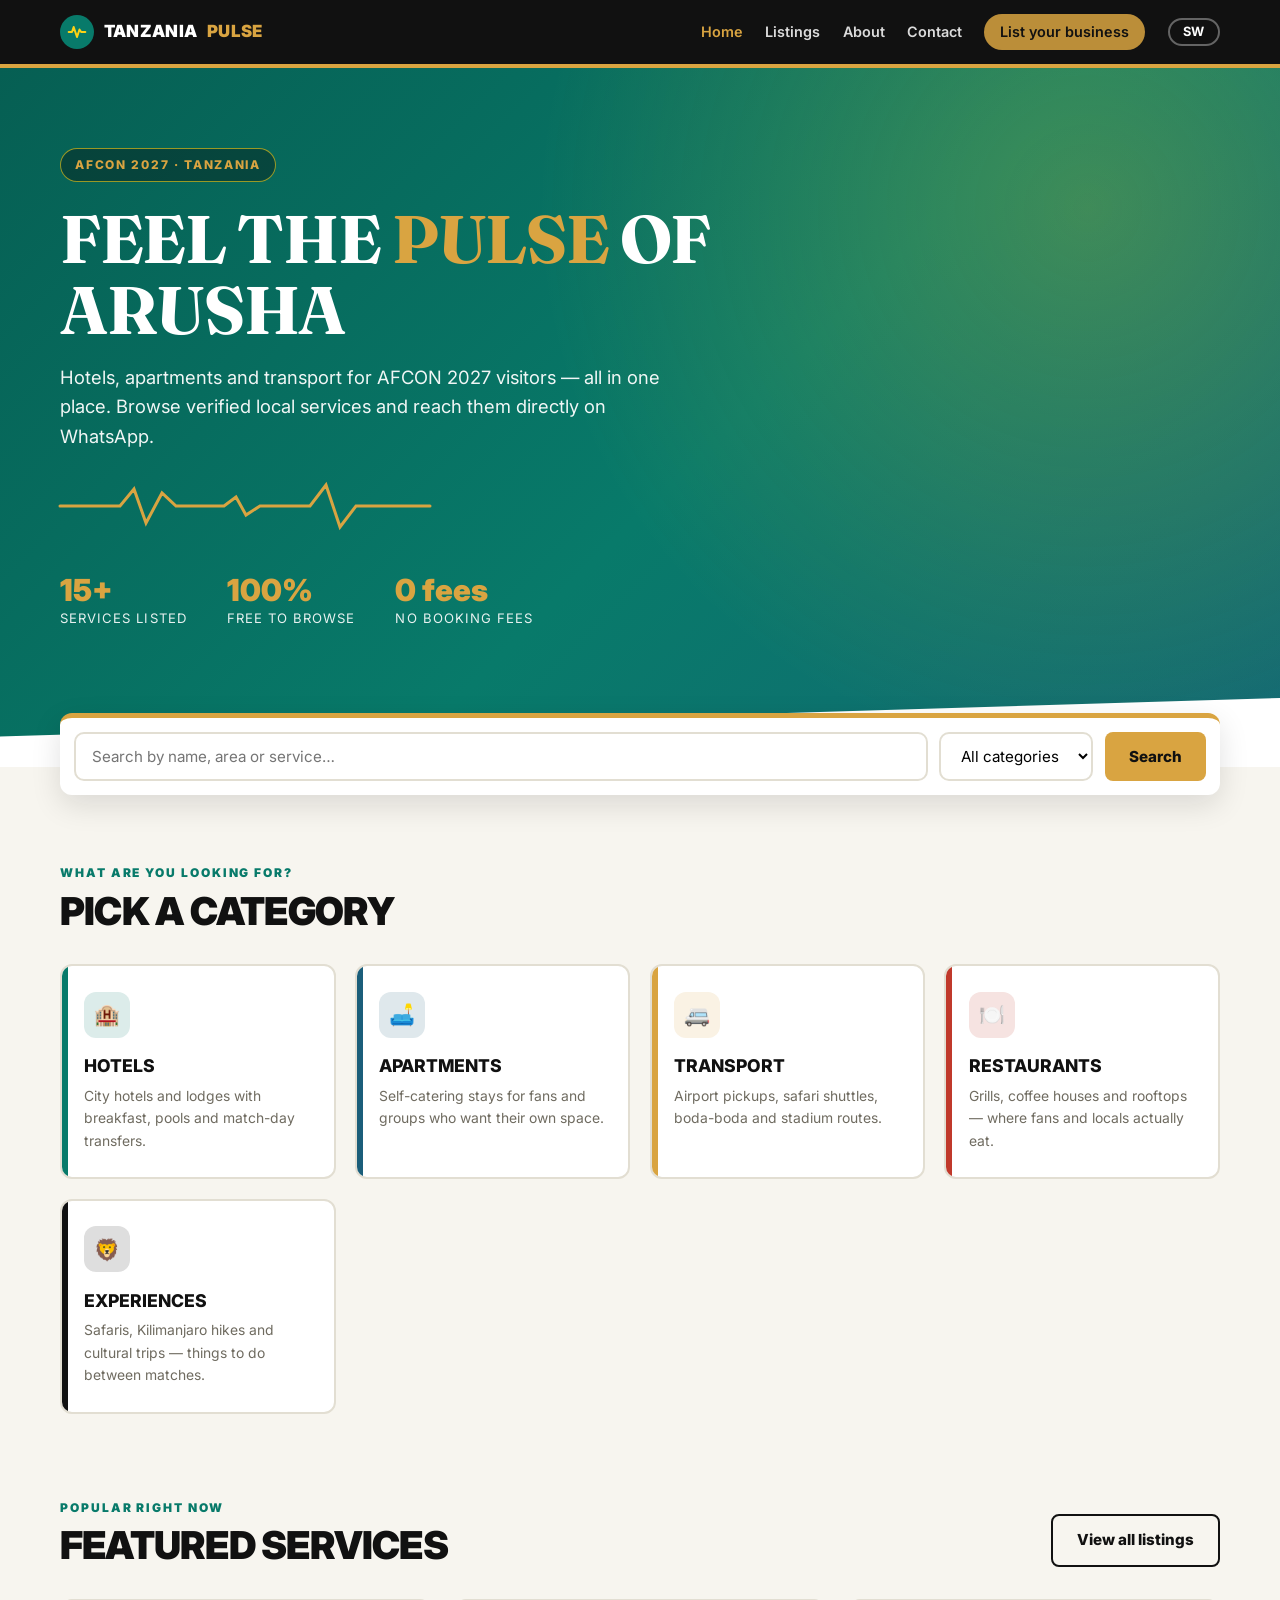
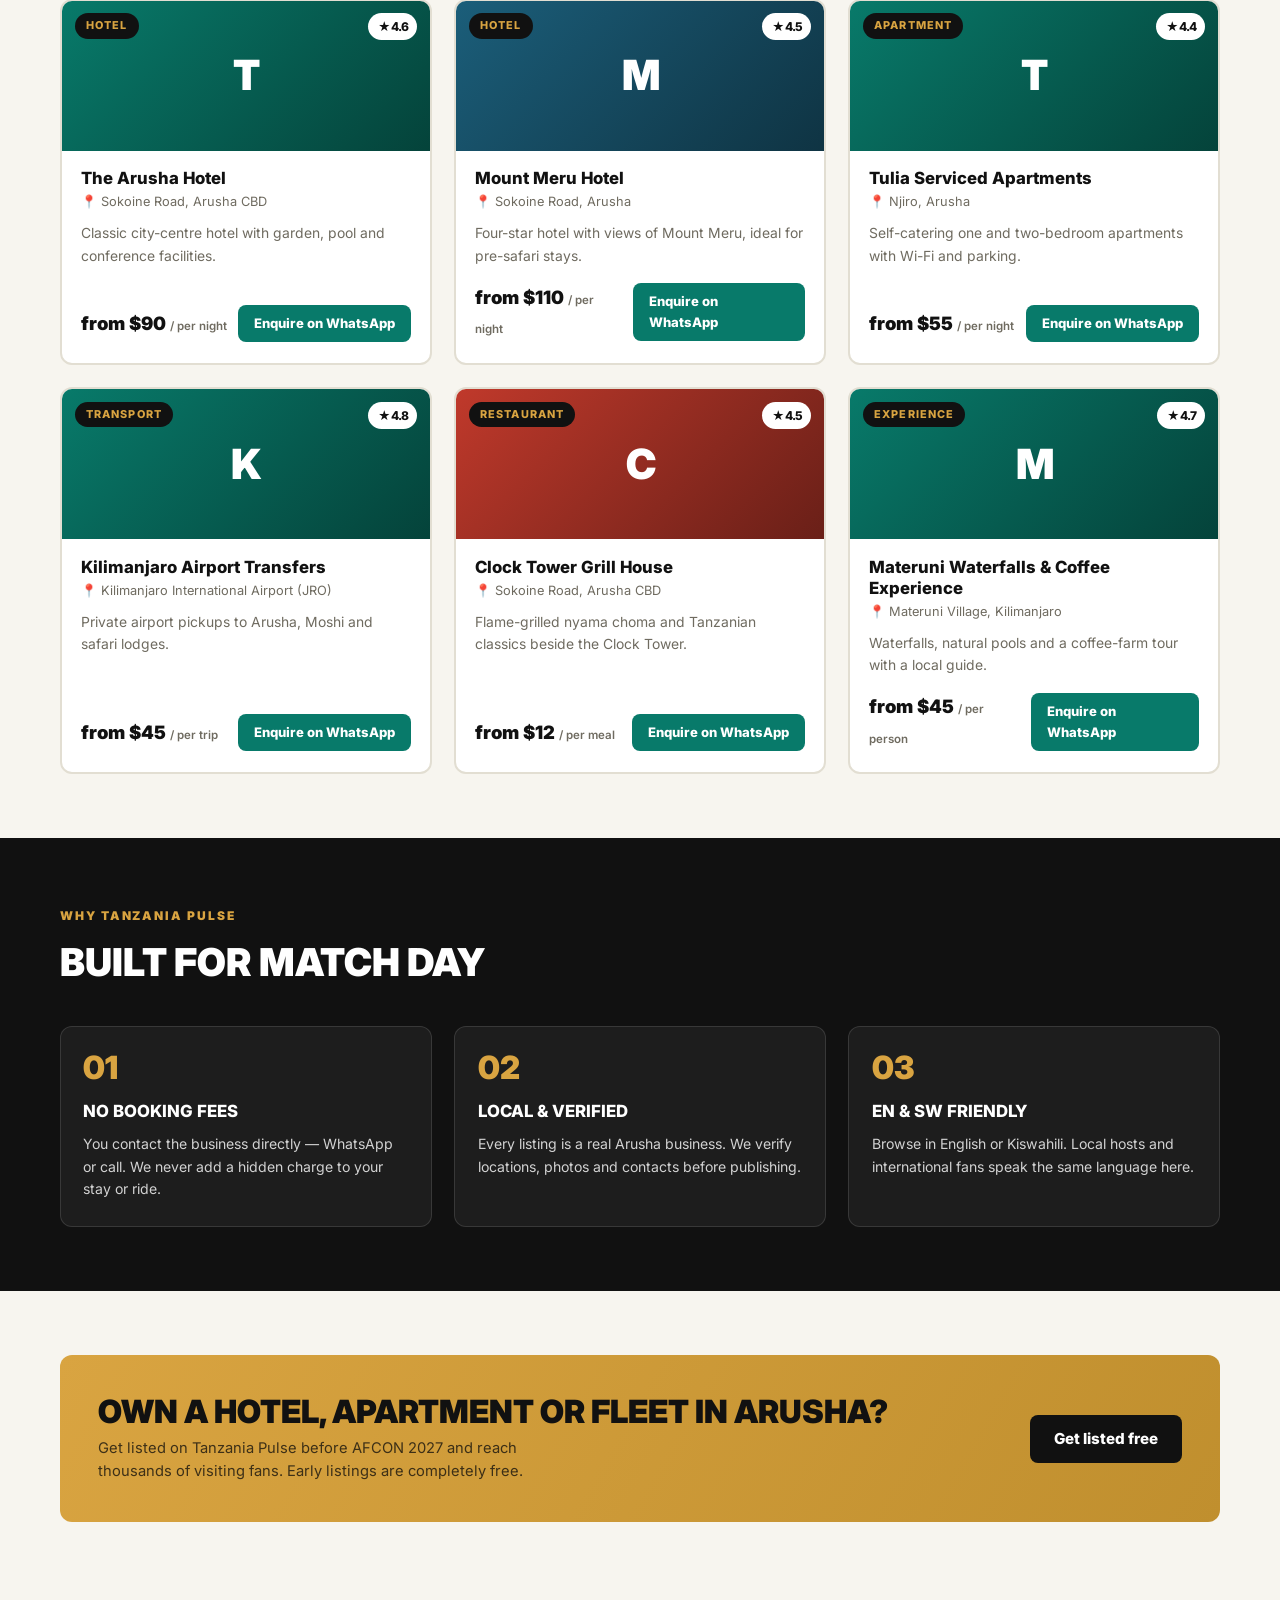
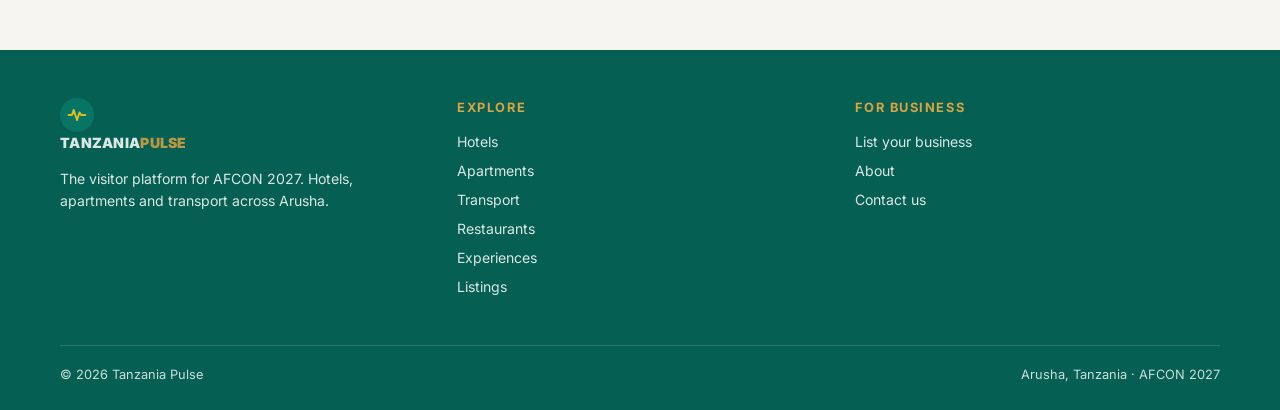
==== index.html @ 04e28b32 "Initial commit: Tanzania Pulse — AFCON 2027 visitor directory" ====
<!DOCTYPE html>
<html lang="en">
<head>
  <meta charset="UTF-8" />
  <meta name="viewport" content="width=device-width, initial-scale=1.0" />
  <title>Tanzania Pulse — Book Hotels, Apartments & Transport for AFCON 2027</title>
  <meta name="description" content="Tanzania Pulse connects AFCON 2027 visitors with verified hotels, apartments and transport services in Arusha. Enquire and book directly on WhatsApp." />
  <link rel="preconnect" href="https://fonts.googleapis.com" />
  <link rel="preconnect" href="https://fonts.gstatic.com" crossorigin />
  <link href="https://fonts.googleapis.com/css2?family=Fraunces:opsz,wght@9..144,600;9..144,700&family=Inter:wght@400;500;600;700;800;900&display=swap" rel="stylesheet" />
  <link rel="stylesheet" href="css/styles.css" />
</head>
<body>
  <header class="site-header">
    <div class="container header-inner">
      <a href="index.html" class="logo">
        <span class="logo-mark">
          <svg viewBox="0 0 24 24" aria-hidden="true"><path d="M2 12h4l2-6 4 12 3-9 2 3h5" fill="none" stroke="#FCD116" stroke-width="2.4" stroke-linecap="round" stroke-linejoin="round"/></svg>
        </span>
        Tanzania<span class="accent">Pulse</span>
      </a>
      <button class="nav-toggle" id="navToggle" aria-label="Menu" aria-expanded="false"><span></span><span></span><span></span></button>
      <nav class="main-nav" id="mainNav">
        <a href="index.html" class="active" data-i18n="nav_home">Home</a>
        <a href="listings.html" data-i18n="nav_listings">Listings</a>
        <a href="about.html" data-i18n="nav_about">About</a>
        <a href="contact.html" data-i18n="nav_contact">Contact</a>
        <a href="submit.html" class="nav-cta" data-i18n="nav_submit">List your business</a>
        <button class="lang-toggle" id="langToggle" type="button">SW</button>
      </nav>
    </div>
  </header>

  <main>
    <section class="hero">
      <div class="container">
        <span class="hero-badge">AFCON 2027 · Tanzania</span>
        <h1 data-i18n="hero_title">Feel the <span class="pop">pulse</span> of Arusha</h1>
        <p class="lead" data-i18n="hero_lead">Hotels, apartments and transport for AFCON 2027 visitors — all in one place. Browse verified local services and reach them directly on WhatsApp.</p>

        <svg class="pulse-line" viewBox="0 0 420 46" aria-hidden="true">
          <path d="M0 23h60l14-17 12 34 16-30 14 13h48l12-9 10 18 14-9h50l16-21 14 42 16-21h74" />
        </svg>

        <div class="hero-stats">
          <div class="stat"><strong id="statCount">9+</strong><span data-i18n="stat_services">Services listed</span></div>
          <div class="stat"><strong>100%</strong><span data-i18n="stat_free">Free to browse</span></div>
          <div class="stat"><strong>0 fees</strong><span data-i18n="stat_fees">No booking fees</span></div>
        </div>
      </div>
    </section>

    <div class="container search-wrap">
      <form class="search-bar" id="homeSearch">
        <input type="text" name="q" id="homeSearchInput" data-i18n-placeholder="search_ph" placeholder="Search by name, area or service…" autocomplete="off" />
        <select name="cat" id="homeSearchCat" aria-label="Category">
          <option value="all" data-i18n="cat_all">All categories</option>
          <option value="hotel" data-i18n="cat_hotel">Hotels</option>
          <option value="apartment" data-i18n="cat_apartment">Apartments</option>
          <option value="transport" data-i18n="cat_transport">Transport</option>
          <option value="restaurant" data-i18n="cat_restaurant">Restaurants</option>
          <option value="experience" data-i18n="cat_experience">Experiences</option>
        </select>
        <button class="btn btn-yellow" type="submit" data-i18n="search_btn">Search</button>
      </form>
    </div>

    <section id="categories">
      <div class="container">
        <div class="section-head">
          <div>
            <span class="eyebrow" data-i18n="cat_eyebrow">What are you looking for?</span>
            <h2 data-i18n="cat_title">Pick a category</h2>
          </div>
        </div>
        <div class="categories">
          <a class="cat-card" href="hotels.html" style="--cat-color:#087A6A">
            <span class="icon">🏨</span>
            <h3 data-i18n="cat_hotel">Hotels</h3>
            <p data-i18n="cat_hotel_desc">City hotels and lodges with breakfast, pools and match-day transfers.</p>
          </a>
          <a class="cat-card" href="apartments.html" style="--cat-color:#1B5E7A">
            <span class="icon">🛋️</span>
            <h3 data-i18n="cat_apartment">Apartments</h3>
            <p data-i18n="cat_apartment_desc">Self-catering stays for fans and groups who want their own space.</p>
          </a>
          <a class="cat-card" href="transport.html" style="--cat-color:#D9A441">
            <span class="icon">🚐</span>
            <h3 data-i18n="cat_transport">Transport</h3>
            <p data-i18n="cat_transport_desc">Airport pickups, safari shuttles, boda-boda and stadium routes.</p>
          </a>
          <a class="cat-card" href="eat.html" style="--cat-color:#C0392B">
            <span class="icon">🍽️</span>
            <h3 data-i18n="cat_restaurant">Restaurants</h3>
            <p data-i18n="cat_restaurant_desc">Grills, coffee houses and rooftops — where fans and locals actually eat.</p>
          </a>
          <a class="cat-card" href="experiences.html" style="--cat-color:#111111">
            <span class="icon">🦁</span>
            <h3 data-i18n="cat_experience">Experiences</h3>
            <p data-i18n="cat_experience_desc">Safaris, Kilimanjaro hikes and cultural trips — things to do between matches.</p>
          </a>
        </div>
      </div>
    </section>

    <section id="featured" style="padding-top:1rem">
      <div class="container">
        <div class="section-head">
          <div>
            <span class="eyebrow" data-i18n="feat_eyebrow">Popular right now</span>
            <h2 data-i18n="feat_title">Featured services</h2>
          </div>
          <a class="btn btn-outline" href="listings.html" data-i18n="feat_viewall">View all listings</a>
        </div>
        <div class="listings-grid" id="featuredGrid"></div>
      </div>
    </section>

    <section class="why" id="why">
      <div class="container">
        <span class="eyebrow" data-i18n="why_eyebrow">Why Tanzania Pulse</span>
        <h2 style="font-size:clamp(1.7rem,4vw,2.4rem);font-weight:900;text-transform:uppercase;margin-top:0.3rem" data-i18n="why_title">Built for match day</h2>
        <div class="why-grid">
          <div class="why-card">
            <span class="num">01</span>
            <h3 data-i18n="why_1_t">No booking fees</h3>
            <p data-i18n="why_1_d">You contact the business directly — WhatsApp or call. We never add a hidden charge to your stay or ride.</p>
          </div>
          <div class="why-card">
            <span class="num">02</span>
            <h3 data-i18n="why_2_t">Local & verified</h3>
            <p data-i18n="why_2_d">Every listing is a real Arusha business. We verify locations, photos and contacts before publishing.</p>
          </div>
          <div class="why-card">
            <span class="num">03</span>
            <h3 data-i18n="why_3_t">EN & SW friendly</h3>
            <p data-i18n="why_3_d">Browse in English or Kiswahili. Local hosts and international fans speak the same language here.</p>
          </div>
        </div>
      </div>
    </section>

    <section id="owners">
      <div class="container">
        <div class="owner-cta">
          <div>
            <h2 data-i18n="owner_title">Own a hotel, apartment or fleet in Arusha?</h2>
            <p data-i18n="owner_desc">Get listed on Tanzania Pulse before AFCON 2027 and reach thousands of visiting fans. Early listings are completely free.</p>
          </div>
          <a class="btn btn-dark" href="submit.html" data-i18n="owner_btn">Get listed free</a>
        </div>
      </div>
    </section>
  </main>

  <footer class="site-footer">
    <div class="container">
      <div class="footer-grid">
        <div>
          <a href="index.html" class="logo" style="margin-bottom:0.8rem">
            <span class="logo-mark">
              <svg viewBox="0 0 24 24" aria-hidden="true"><path d="M2 12h4l2-6 4 12 3-9 2 3h5" fill="none" stroke="#FCD116" stroke-width="2.4" stroke-linecap="round" stroke-linejoin="round"/></svg>
            </span>
            Tanzania<span class="accent">Pulse</span>
          </a>
          <p data-i18n="footer_tag">The visitor platform for AFCON 2027. Hotels, apartments and transport across Arusha.</p>
        </div>
        <div>
          <h4 data-i18n="footer_explore">Explore</h4>
          <a href="hotels.html" data-i18n="cat_hotel">Hotels</a>
          <a href="apartments.html" data-i18n="cat_apartment">Apartments</a>
          <a href="transport.html" data-i18n="cat_transport">Transport</a>
          <a href="eat.html" data-i18n="cat_restaurant">Restaurants</a>
          <a href="experiences.html" data-i18n="cat_experience">Experiences</a>
          <a href="listings.html" data-i18n="nav_listings">Listings</a>
        </div>
        <div>
          <h4 data-i18n="footer_business">For business</h4>
          <a href="submit.html" data-i18n="nav_submit">List your business</a>
          <a href="about.html" data-i18n="nav_about">About</a>
          <a href="contact.html" data-i18n="footer_contact">Contact us</a>
        </div>
      </div>
      <div class="footer-bottom">
        <span>© 2026 Tanzania Pulse</span>
        <span>Arusha, Tanzania · AFCON 2027</span>
      </div>
    </div>
  </footer>

  <script src="js/listings.js"></script>
  <script src="js/i18n.js"></script>
  <script src="js/main.js"></script>
  <script>
    document.addEventListener("DOMContentLoaded", () => {
      const featured = LISTINGS.filter((l) => l.featured).slice(0, 6);
      renderCards(document.getElementById("featuredGrid"), featured);

      const stat = document.getElementById("statCount");
      if (stat) stat.textContent = LISTINGS.length + "+";

      document.getElementById("homeSearch").addEventListener("submit", (e) => {
        e.preventDefault();
        const q = encodeURIComponent(document.getElementById("homeSearchInput").value.trim());
        const cat = document.getElementById("homeSearchCat").value;
        location.href = `listings.html?q=${q}&cat=${cat}`;
      });
    });
    document.addEventListener("rerender", () => {
      renderCards(document.getElementById("featuredGrid"), LISTINGS.filter((l) => l.featured).slice(0, 6));
    });
  </script>
</body>
</html>
---- css/styles.css ----
:root {
  --green: #087a6a;
  --green-dark: #065f53;
  --yellow: #d9a441;
  --yellow-dark: #c08f2e;
  --black: #111111;
  --ink: #111111;
  --blue: #1b5e7a;
  --red: #c0392b;
  --success: #2e7d4f;
  --white: #ffffff;
  --grey: #efece3;
  --grey-line: #e2ded2;
  --muted: #6f6b60;
  --radius: 12px;
  --shadow: 0 10px 30px rgba(17, 17, 17, 0.12);
  --font: "Inter", "Segoe UI", system-ui, -apple-system, sans-serif;
  --font-serif: "Fraunces", Georgia, "Times New Roman", serif;
}

* {
  margin: 0;
  padding: 0;
  box-sizing: border-box;
}

html {
  scroll-behavior: smooth;
}

body {
  font-family: var(--font);
  background: #f7f5ef;
  color: var(--ink);
  line-height: 1.6;
  -webkit-font-smoothing: antialiased;
}

img {
  max-width: 100%;
  display: block;
}

a {
  color: inherit;
  text-decoration: none;
}

button,
input,
select {
  font-family: inherit;
}

.container {
  width: min(1160px, 92%);
  margin: 0 auto;
}

/* ---------- Header ---------- */
.site-header {
  position: sticky;
  top: 0;
  z-index: 50;
  background: var(--black);
  color: var(--white);
  border-bottom: 4px solid var(--yellow);
}

.header-inner {
  display: flex;
  align-items: center;
  justify-content: space-between;
  gap: 1rem;
  padding: 0.85rem 0;
}

.logo {
  display: flex;
  align-items: center;
  gap: 0.6rem;
  font-weight: 900;
  letter-spacing: 0.02em;
  text-transform: uppercase;
  font-size: 1.05rem;
}

.logo-mark {
  width: 34px;
  height: 34px;
  border-radius: 50%;
  background: var(--green);
  display: grid;
  place-items: center;
  flex-shrink: 0;
}

.logo-mark svg {
  width: 20px;
  height: 20px;
}

.logo .accent {
  color: var(--yellow);
}

.main-nav {
  display: flex;
  align-items: center;
  gap: 1.4rem;
}

.main-nav a {
  font-size: 0.9rem;
  font-weight: 600;
  opacity: 0.85;
  transition: opacity 0.2s, color 0.2s;
}

.main-nav a:hover {
  opacity: 1;
  color: var(--yellow);
}

.lang-toggle {
  background: transparent;
  border: 2px solid rgba(255, 255, 255, 0.35);
  color: var(--white);
  border-radius: 999px;
  padding: 0.3rem 0.85rem;
  font-weight: 700;
  font-size: 0.8rem;
  cursor: pointer;
  transition: all 0.2s;
}

.lang-toggle:hover {
  border-color: var(--yellow);
  color: var(--yellow);
}

/* ---------- Hero ---------- */
.hero {
  background:
    radial-gradient(circle at 85% 20%, rgba(252, 209, 22, 0.22), transparent 45%),
    linear-gradient(135deg, var(--green-dark) 0%, var(--green) 55%, var(--blue) 130%);
  color: var(--white);
  position: relative;
  overflow: hidden;
  padding: 5rem 0 8.5rem;
}

.hero::after {
  content: "";
  position: absolute;
  inset: auto 0 -1px 0;
  height: 70px;
  background: var(--white);
  clip-path: polygon(0 55%, 100% 0, 100% 100%, 0 100%);
}

.hero-badge {
  display: inline-flex;
  align-items: center;
  gap: 0.5rem;
  background: rgba(11, 11, 11, 0.35);
  border: 1px solid rgba(252, 209, 22, 0.6);
  color: var(--yellow);
  font-size: 0.75rem;
  font-weight: 800;
  letter-spacing: 0.14em;
  text-transform: uppercase;
  padding: 0.4rem 0.9rem;
  border-radius: 999px;
  margin-bottom: 1.4rem;
}

.hero h1 {
  font-family: var(--font-serif);
  font-size: clamp(2.4rem, 6vw, 4.2rem);
  line-height: 1.05;
  font-weight: 700;
  text-transform: uppercase;
  letter-spacing: -0.02em;
  max-width: 15ch;
}

.hero h1 .pop {
  color: var(--yellow);
}

.hero p.lead {
  margin-top: 1.1rem;
  font-size: clamp(1rem, 2vw, 1.15rem);
  max-width: 52ch;
  opacity: 0.94;
}

.pulse-line {
  margin-top: 2rem;
  width: min(420px, 70%);
  height: 46px;
  overflow: visible;
}

.pulse-line path {
  fill: none;
  stroke: var(--yellow);
  stroke-width: 3;
  stroke-linecap: round;
  stroke-dasharray: 900;
  stroke-dashoffset: 900;
  animation: draw 2.4s ease forwards;
}

@keyframes draw {
  to {
    stroke-dashoffset: 0;
  }
}

.hero-stats {
  display: flex;
  gap: 2.5rem;
  margin-top: 2.4rem;
  flex-wrap: wrap;
}

.stat strong {
  display: block;
  font-size: 1.9rem;
  font-weight: 900;
  color: var(--yellow);
  line-height: 1;
}

.stat span {
  font-size: 0.82rem;
  text-transform: uppercase;
  letter-spacing: 0.08em;
  opacity: 0.9;
}

/* ---------- Search bar ---------- */
.search-wrap {
  margin-top: -3.4rem;
  position: relative;
  z-index: 10;
}

.search-bar {
  background: var(--white);
  border-radius: var(--radius);
  box-shadow: var(--shadow);
  padding: 0.9rem;
  display: grid;
  grid-template-columns: 1fr auto auto;
  gap: 0.7rem;
  border-top: 5px solid var(--yellow);
}

.search-bar input,
.search-bar select {
  border: 2px solid var(--grey-line);
  border-radius: 10px;
  padding: 0.75rem 1rem;
  font-size: 0.95rem;
  outline: none;
  background: var(--white);
  transition: border-color 0.2s;
}

.search-bar input:focus,
.search-bar select:focus {
  border-color: var(--green);
}

.btn {
  display: inline-flex;
  align-items: center;
  justify-content: center;
  gap: 0.5rem;
  border: none;
  cursor: pointer;
  font-weight: 800;
  border-radius: 8px;
  padding: 0.75rem 1.5rem;
  font-size: 0.95rem;
  transition: transform 0.15s, background 0.2s, box-shadow 0.2s;
}

.btn:active {
  transform: scale(0.98);
}

.btn-yellow {
  background: var(--yellow);
  color: var(--black);
}

.btn-yellow:hover {
  background: var(--yellow-dark);
}

.btn-green {
  background: var(--green);
  color: var(--white);
}

.btn-green:hover {
  background: var(--green-dark);
}

.btn-dark {
  background: var(--black);
  color: var(--white);
}

.btn-dark:hover {
  background: #262626;
}

.btn-outline {
  background: transparent;
  border: 2px solid var(--black);
  color: var(--black);
}

.btn-outline:hover {
  background: var(--black);
  color: var(--white);
}

/* ---------- Sections ---------- */
section {
  padding: 4rem 0;
}

.section-head {
  display: flex;
  align-items: flex-end;
  justify-content: space-between;
  gap: 1rem;
  margin-bottom: 2rem;
  flex-wrap: wrap;
}

.eyebrow {
  font-size: 0.75rem;
  font-weight: 900;
  letter-spacing: 0.16em;
  text-transform: uppercase;
  color: var(--green);
}

.section-head h2 {
  font-size: clamp(1.7rem, 4vw, 2.4rem);
  font-weight: 900;
  text-transform: uppercase;
  letter-spacing: -0.02em;
  line-height: 1.1;
  margin-top: 0.3rem;
}

/* ---------- Category cards ---------- */
.categories {
  display: grid;
  grid-template-columns: repeat(auto-fit, minmax(240px, 1fr));
  gap: 1.2rem;
}

.cat-card {
  border: 2px solid var(--grey-line);
  border-radius: var(--radius);
  padding: 1.6rem 1.4rem;
  cursor: pointer;
  background: var(--white);
  transition: all 0.2s;
  text-align: left;
  position: relative;
  overflow: hidden;
}

.cat-card::before {
  content: "";
  position: absolute;
  left: 0;
  top: 0;
  bottom: 0;
  width: 6px;
  background: var(--cat-color, var(--green));
}

.cat-card:hover,
.cat-card.active {
  border-color: var(--cat-color, var(--green));
  box-shadow: var(--shadow);
  transform: translateY(-3px);
}

.cat-card .icon {
  width: 46px;
  height: 46px;
  border-radius: 12px;
  display: grid;
  place-items: center;
  background: color-mix(in srgb, var(--cat-color, var(--green)) 14%, white);
  font-size: 1.3rem;
  margin-bottom: 0.9rem;
}

.cat-card h3 {
  font-size: 1.1rem;
  font-weight: 800;
  text-transform: uppercase;
}

.cat-card p {
  font-size: 0.87rem;
  color: var(--muted);
  margin-top: 0.3rem;
}

/* ---------- Filters ---------- */
.filter-chips {
  display: flex;
  gap: 0.6rem;
  flex-wrap: wrap;
}

.chip {
  border: 2px solid var(--grey-line);
  background: var(--white);
  border-radius: 999px;
  padding: 0.45rem 1.1rem;
  font-size: 0.85rem;
  font-weight: 700;
  cursor: pointer;
  transition: all 0.2s;
}

.chip:hover {
  border-color: var(--green);
}

.chip.active {
  background: var(--black);
  border-color: var(--black);
  color: var(--yellow);
}

/* ---------- Listing grid ---------- */
.listings-grid {
  display: grid;
  grid-template-columns: repeat(auto-fill, minmax(280px, 1fr));
  gap: 1.4rem;
  margin-top: 1.8rem;
}

.card {
  background: var(--white);
  border: 2px solid var(--grey-line);
  border-radius: var(--radius);
  overflow: hidden;
  display: flex;
  flex-direction: column;
  transition: all 0.2s;
}

.card:hover {
  transform: translateY(-4px);
  box-shadow: var(--shadow);
  border-color: var(--green);
}

.card-media {
  height: 150px;
  position: relative;
  display: grid;
  place-items: center;
  background: linear-gradient(135deg, var(--card-color), color-mix(in srgb, var(--card-color) 55%, black));
  color: var(--white);
  font-size: 2.6rem;
  font-weight: 900;
  letter-spacing: -0.03em;
}

.card-media .cat-tag {
  position: absolute;
  top: 0.8rem;
  left: 0.8rem;
  background: var(--black);
  color: var(--yellow);
  font-size: 0.68rem;
  font-weight: 800;
  text-transform: uppercase;
  letter-spacing: 0.1em;
  padding: 0.25rem 0.7rem;
  border-radius: 999px;
}

.card-media .rating {
  position: absolute;
  top: 0.8rem;
  right: 0.8rem;
  background: var(--white);
  color: var(--black);
  font-size: 0.75rem;
  font-weight: 800;
  padding: 0.25rem 0.6rem;
  border-radius: 999px;
}

.card-body {
  padding: 1.1rem 1.2rem 1.3rem;
  display: flex;
  flex-direction: column;
  flex: 1;
}

.card-body h3 {
  font-size: 1.05rem;
  font-weight: 800;
  line-height: 1.25;
}

.card-loc {
  font-size: 0.8rem;
  color: var(--muted);
  margin-top: 0.2rem;
}

.card-sum {
  font-size: 0.87rem;
  color: var(--muted);
  margin-top: 0.6rem;
  flex: 1;
}

.card-foot {
  display: flex;
  align-items: center;
  justify-content: space-between;
  margin-top: 1rem;
  gap: 0.6rem;
}

.price {
  font-weight: 900;
  font-size: 1.15rem;
}

.price small {
  font-weight: 600;
  font-size: 0.72rem;
  color: var(--muted);
}

.empty-state {
  grid-column: 1 / -1;
  text-align: center;
  padding: 3rem 1rem;
  border: 2px dashed var(--grey-line);
  border-radius: var(--radius);
  color: var(--muted);
}

/* ---------- Why us ---------- */
.why {
  background: var(--black);
  color: var(--white);
}

.why .eyebrow {
  color: var(--yellow);
}

.why-grid {
  display: grid;
  grid-template-columns: repeat(auto-fit, minmax(240px, 1fr));
  gap: 1.4rem;
  margin-top: 2rem;
}

.why-card {
  background: rgba(255, 255, 255, 0.05);
  border: 1px solid rgba(255, 255, 255, 0.12);
  border-radius: var(--radius);
  padding: 1.6rem 1.4rem;
}

.why-card .num {
  font-size: 2rem;
  font-weight: 900;
  color: var(--yellow);
  line-height: 1;
}

.why-card h3 {
  margin-top: 0.7rem;
  font-size: 1.05rem;
  text-transform: uppercase;
  font-weight: 800;
}

.why-card p {
  margin-top: 0.5rem;
  font-size: 0.88rem;
  opacity: 0.8;
}

/* ---------- Owner CTA ---------- */
.owner-cta {
  background: linear-gradient(120deg, var(--yellow) 0%, var(--yellow-dark) 100%);
  border-radius: var(--radius);
  padding: 2.4rem;
  display: flex;
  align-items: center;
  justify-content: space-between;
  gap: 1.5rem;
  flex-wrap: wrap;
}

.owner-cta h2 {
  font-size: clamp(1.4rem, 3vw, 2rem);
  font-weight: 900;
  text-transform: uppercase;
  color: var(--black);
  line-height: 1.15;
}

.owner-cta p {
  color: rgba(11, 11, 11, 0.75);
  font-size: 0.92rem;
  margin-top: 0.4rem;
  max-width: 55ch;
}

/* ---------- Footer ---------- */
.site-footer {
  background: var(--green-dark);
  color: var(--white);
  padding: 3rem 0 1.5rem;
  margin-top: 4rem;
}

.footer-grid {
  display: grid;
  grid-template-columns: repeat(auto-fit, minmax(220px, 1fr));
  gap: 2rem;
}

.footer-grid h4 {
  font-size: 0.8rem;
  text-transform: uppercase;
  letter-spacing: 0.12em;
  color: var(--yellow);
  margin-bottom: 0.8rem;
}

.footer-grid p,
.footer-grid a {
  font-size: 0.88rem;
  opacity: 0.85;
  display: block;
  margin-bottom: 0.4rem;
}

.footer-grid a:hover {
  opacity: 1;
  color: var(--yellow);
}

.footer-bottom {
  margin-top: 2.5rem;
  padding-top: 1.2rem;
  border-top: 1px solid rgba(255, 255, 255, 0.2);
  display: flex;
  justify-content: space-between;
  gap: 1rem;
  flex-wrap: wrap;
  font-size: 0.8rem;
  opacity: 0.8;
}

/* ---------- Detail page ---------- */
.detail-hero {
  background: var(--black);
  color: var(--white);
  padding: 3rem 0;
}

.back-link {
  display: inline-flex;
  align-items: center;
  gap: 0.4rem;
  font-size: 0.85rem;
  font-weight: 700;
  color: var(--yellow);
  margin-bottom: 1.4rem;
}

.breadcrumb {
  font-size: 0.78rem;
  text-transform: uppercase;
  letter-spacing: 0.1em;
  color: rgba(255, 255, 255, 0.6);
}

.detail-hero h1 {
  font-size: clamp(1.9rem, 5vw, 3rem);
  font-weight: 900;
  text-transform: uppercase;
  line-height: 1.1;
  margin-top: 0.5rem;
}

.detail-meta {
  display: flex;
  gap: 1.2rem;
  flex-wrap: wrap;
  margin-top: 0.9rem;
  font-size: 0.88rem;
  color: rgba(255, 255, 255, 0.8);
}

.detail-banner {
  height: 220px;
  border-radius: var(--radius);
  margin-top: -3.5rem;
  position: relative;
  display: grid;
  place-items: center;
  color: var(--white);
  font-size: 4.5rem;
  font-weight: 900;
  background: linear-gradient(135deg, var(--card-color), color-mix(in srgb, var(--card-color) 55%, black));
  box-shadow: var(--shadow);
}

.detail-layout {
  display: grid;
  grid-template-columns: 1fr 340px;
  gap: 2rem;
  margin-top: 2.4rem;
  align-items: start;
}

.detail-main h2 {
  font-size: 1.25rem;
  text-transform: uppercase;
  font-weight: 900;
  margin-bottom: 0.7rem;
}

.detail-main p {
  color: #3c403b;
  font-size: 0.97rem;
}

.amenity-list {
  display: flex;
  flex-wrap: wrap;
  gap: 0.6rem;
  margin-top: 1rem;
  list-style: none;
}

.amenity-list li {
  border: 2px solid var(--grey-line);
  border-radius: 999px;
  padding: 0.35rem 0.95rem;
  font-size: 0.82rem;
  font-weight: 700;
  background: var(--grey);
}

.book-box {
  background: var(--white);
  border: 2px solid var(--black);
  border-radius: var(--radius);
  padding: 1.5rem;
  position: sticky;
  top: 90px;
}

.book-box .price {
  font-size: 1.7rem;
}

.book-box .btn {
  width: 100%;
  margin-top: 0.7rem;
}

.book-note {
  font-size: 0.78rem;
  color: var(--muted);
  margin-top: 0.9rem;
  text-align: center;
}

.owner-line {
  margin-top: 1.2rem;
  padding-top: 1rem;
  border-top: 1px solid var(--grey-line);
  font-size: 0.83rem;
  color: var(--muted);
}

.not-found {
  text-align: center;
  padding: 6rem 1rem;
}

/* ---------- Inner page hero ---------- */
.page-hero {
  background:
    radial-gradient(circle at 88% 15%, rgba(252, 209, 22, 0.18), transparent 40%),
    var(--black);
  color: var(--white);
  padding: 3.5rem 0;
  border-bottom: 5px solid var(--yellow);
}

.page-hero.green {
  background:
    radial-gradient(circle at 88% 15%, rgba(252, 209, 22, 0.2), transparent 40%),
    linear-gradient(135deg, var(--green-dark), var(--green));
}

.page-hero .eyebrow {
  color: var(--yellow);
}

.page-hero h1 {
  font-family: var(--font-serif);
  font-size: clamp(1.9rem, 5vw, 3rem);
  font-weight: 700;
  text-transform: uppercase;
  line-height: 1.1;
  margin-top: 0.4rem;
}

.page-hero p {
  margin-top: 0.9rem;
  max-width: 62ch;
  opacity: 0.9;
  font-size: 1rem;
}

.result-count {
  font-size: 0.85rem;
  font-weight: 700;
  color: var(--muted);
}

/* ---------- Nav ---------- */
.main-nav a.active {
  color: var(--yellow);
  opacity: 1;
}

.nav-cta {
  background: var(--yellow);
  color: var(--black) !important;
  padding: 0.42rem 1rem;
  border-radius: 999px;
  font-weight: 800;
}

.nav-cta:hover {
  background: var(--yellow-dark);
}

.nav-toggle {
  display: none;
  flex-direction: column;
  gap: 5px;
  background: none;
  border: none;
  cursor: pointer;
  padding: 0.4rem;
}

.nav-toggle span {
  width: 24px;
  height: 3px;
  background: var(--yellow);
  border-radius: 2px;
  transition: transform 0.2s, opacity 0.2s;
}

/* ---------- Steps ---------- */
.steps {
  display: grid;
  grid-template-columns: repeat(auto-fit, minmax(240px, 1fr));
  gap: 1.4rem;
  margin-top: 2rem;
}

.step-card {
  border: 2px solid var(--grey-line);
  border-top: 6px solid var(--green);
  border-radius: var(--radius);
  padding: 1.6rem 1.4rem;
  background: var(--white);
}

.step-card .num {
  font-size: 2rem;
  font-weight: 900;
  color: var(--green);
  line-height: 1;
}

.step-card h3 {
  margin-top: 0.6rem;
  text-transform: uppercase;
  font-weight: 800;
  font-size: 1.05rem;
}

.step-card p {
  margin-top: 0.4rem;
  font-size: 0.88rem;
  color: var(--muted);
}

/* ---------- Prose ---------- */
.prose {
  max-width: 75ch;
}

.prose h2 {
  font-size: clamp(1.4rem, 3vw, 1.9rem);
  font-weight: 900;
  text-transform: uppercase;
  margin-top: 2.4rem;
}

.prose p {
  margin-top: 0.8rem;
  color: #3c403b;
  font-size: 0.98rem;
}

/* ---------- FAQ ---------- */
.faq {
  margin-top: 1.5rem;
  display: grid;
  gap: 0.8rem;
  max-width: 800px;
}

.faq details {
  border: 2px solid var(--grey-line);
  border-radius: 12px;
  padding: 1rem 1.2rem;
  background: var(--white);
  transition: border-color 0.2s;
}

.faq details[open] {
  border-color: var(--green);
}

.faq summary {
  font-weight: 800;
  cursor: pointer;
  list-style: none;
  display: flex;
  justify-content: space-between;
  align-items: center;
  gap: 1rem;
}

.faq summary::-webkit-details-marker {
  display: none;
}

.faq summary::after {
  content: "+";
  font-size: 1.4rem;
  color: var(--green);
  font-weight: 900;
}

.faq details[open] summary::after {
  content: "–";
}

.faq p {
  margin-top: 0.7rem;
  font-size: 0.9rem;
  color: var(--muted);
}

/* ---------- Forms ---------- */
.form-card {
  background: var(--white);
  border: 2px solid var(--grey-line);
  border-top: 6px solid var(--yellow);
  border-radius: var(--radius);
  padding: 2rem;
  box-shadow: var(--shadow);
}

.form-row {
  margin-bottom: 1.1rem;
}

.form-grid {
  display: grid;
  grid-template-columns: 1fr 1fr;
  gap: 1.1rem;
}

.form-card label {
  display: block;
  font-size: 0.82rem;
  font-weight: 800;
  text-transform: uppercase;
  letter-spacing: 0.05em;
  margin-bottom: 0.4rem;
}

.form-card input,
.form-card select,
.form-card textarea {
  width: 100%;
  border: 2px solid var(--grey-line);
  border-radius: 10px;
  padding: 0.7rem 0.95rem;
  font-size: 0.95rem;
  outline: none;
  background: var(--white);
  transition: border-color 0.2s;
}

.form-card input:focus,
.form-card select:focus,
.form-card textarea:focus {
  border-color: var(--green);
}

.form-card textarea {
  min-height: 130px;
  resize: vertical;
}

.check-grid {
  display: grid;
  grid-template-columns: repeat(auto-fill, minmax(160px, 1fr));
  gap: 0.55rem;
}

.check-grid label {
  display: flex;
  align-items: center;
  gap: 0.5rem;
  text-transform: none;
  letter-spacing: 0;
  font-weight: 600;
  font-size: 0.88rem;
  margin: 0;
  border: 2px solid var(--grey-line);
  border-radius: 10px;
  padding: 0.55rem 0.8rem;
  cursor: pointer;
  transition: border-color 0.2s, background 0.2s;
}

.check-grid label:has(input:checked) {
  border-color: var(--green);
  background: color-mix(in srgb, var(--green) 8%, white);
}

.check-grid input {
  width: auto;
  accent-color: var(--green);
}

.form-msg {
  margin-top: 1rem;
  font-size: 0.88rem;
  font-weight: 700;
  display: none;
}

.form-msg.ok,
.form-msg.err {
  display: block;
}

.form-msg.ok {
  color: var(--green-dark);
  background: color-mix(in srgb, var(--green) 10%, white);
  border: 1px solid var(--green);
  border-radius: 10px;
  padding: 0.8rem 1rem;
}

.form-msg.err {
  color: var(--red);
}

/* ---------- Contact cards ---------- */
.contact-grid {
  display: grid;
  grid-template-columns: repeat(auto-fit, minmax(230px, 1fr));
  gap: 1.2rem;
  margin-top: 2rem;
}

.contact-card {
  border: 2px solid var(--grey-line);
  border-radius: var(--radius);
  padding: 1.5rem 1.4rem;
  background: var(--white);
  transition: all 0.2s;
}

.contact-card:hover {
  border-color: var(--green);
  box-shadow: var(--shadow);
  transform: translateY(-3px);
}

.contact-card .icon {
  font-size: 1.6rem;
}

.contact-card h3 {
  margin-top: 0.6rem;
  font-size: 1rem;
  text-transform: uppercase;
  font-weight: 800;
}

.contact-card p {
  font-size: 0.85rem;
  color: var(--muted);
  margin-top: 0.3rem;
}

.contact-card a.value {
  display: inline-block;
  margin-top: 0.6rem;
  font-weight: 800;
  color: var(--green-dark);
  font-size: 0.9rem;
  word-break: break-all;
}

.two-col {
  display: grid;
  grid-template-columns: 1fr 1.2fr;
  gap: 2.5rem;
  align-items: start;
}

/* ---------- Responsive ---------- */
@media (max-width: 860px) {
  .detail-layout,
  .two-col {
    grid-template-columns: 1fr;
  }
  .book-box {
    position: static;
  }
}

@media (max-width: 720px) {
  .nav-toggle {
    display: flex;
  }
  .main-nav {
    display: none;
    position: absolute;
    top: 100%;
    left: 0;
    right: 0;
    background: var(--black);
    border-bottom: 4px solid var(--yellow);
    flex-direction: column;
    align-items: flex-start;
    padding: 1rem 4%;
    gap: 1rem;
  }
  .main-nav.open {
    display: flex;
  }
  .search-bar {
    grid-template-columns: 1fr;
  }
  .form-grid {
    grid-template-columns: 1fr;
  }
  .hero {
    padding: 3.5rem 0 7rem;
  }
  .owner-cta {
    padding: 1.8rem;
  }
}
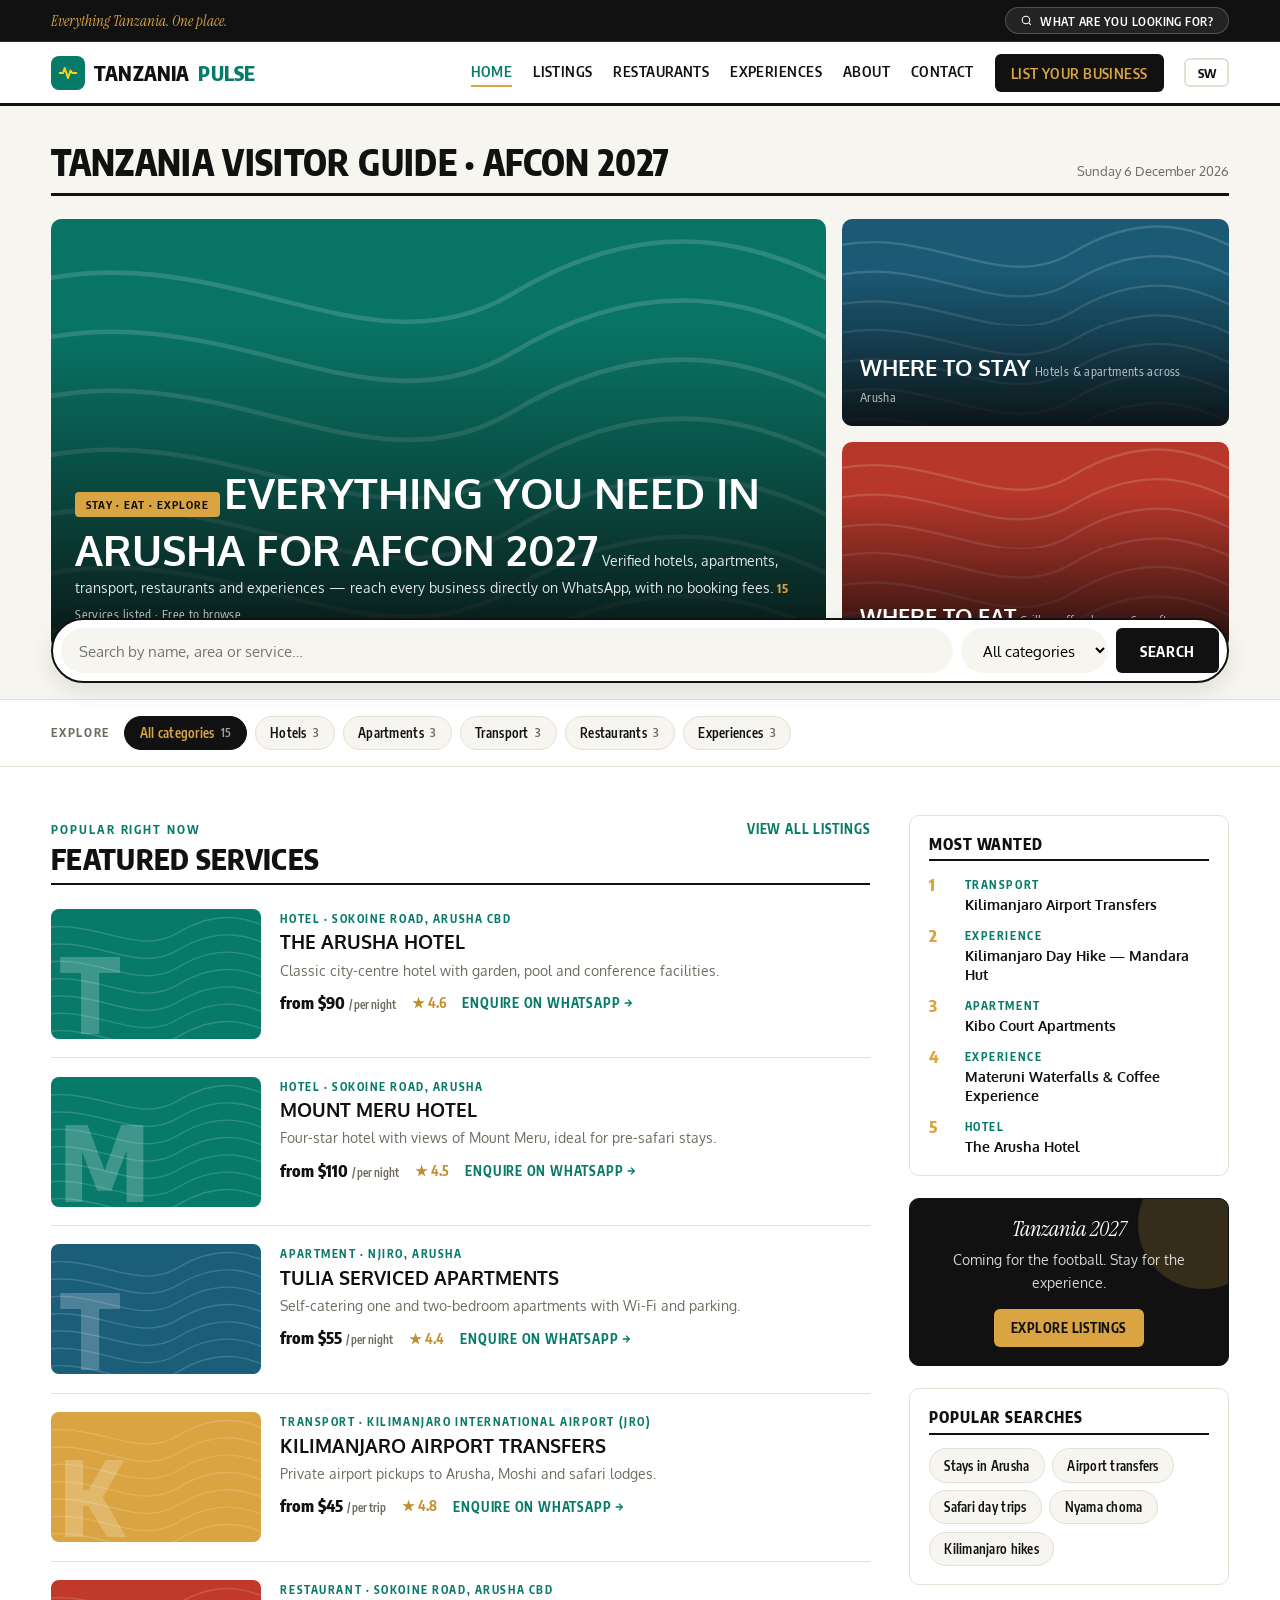
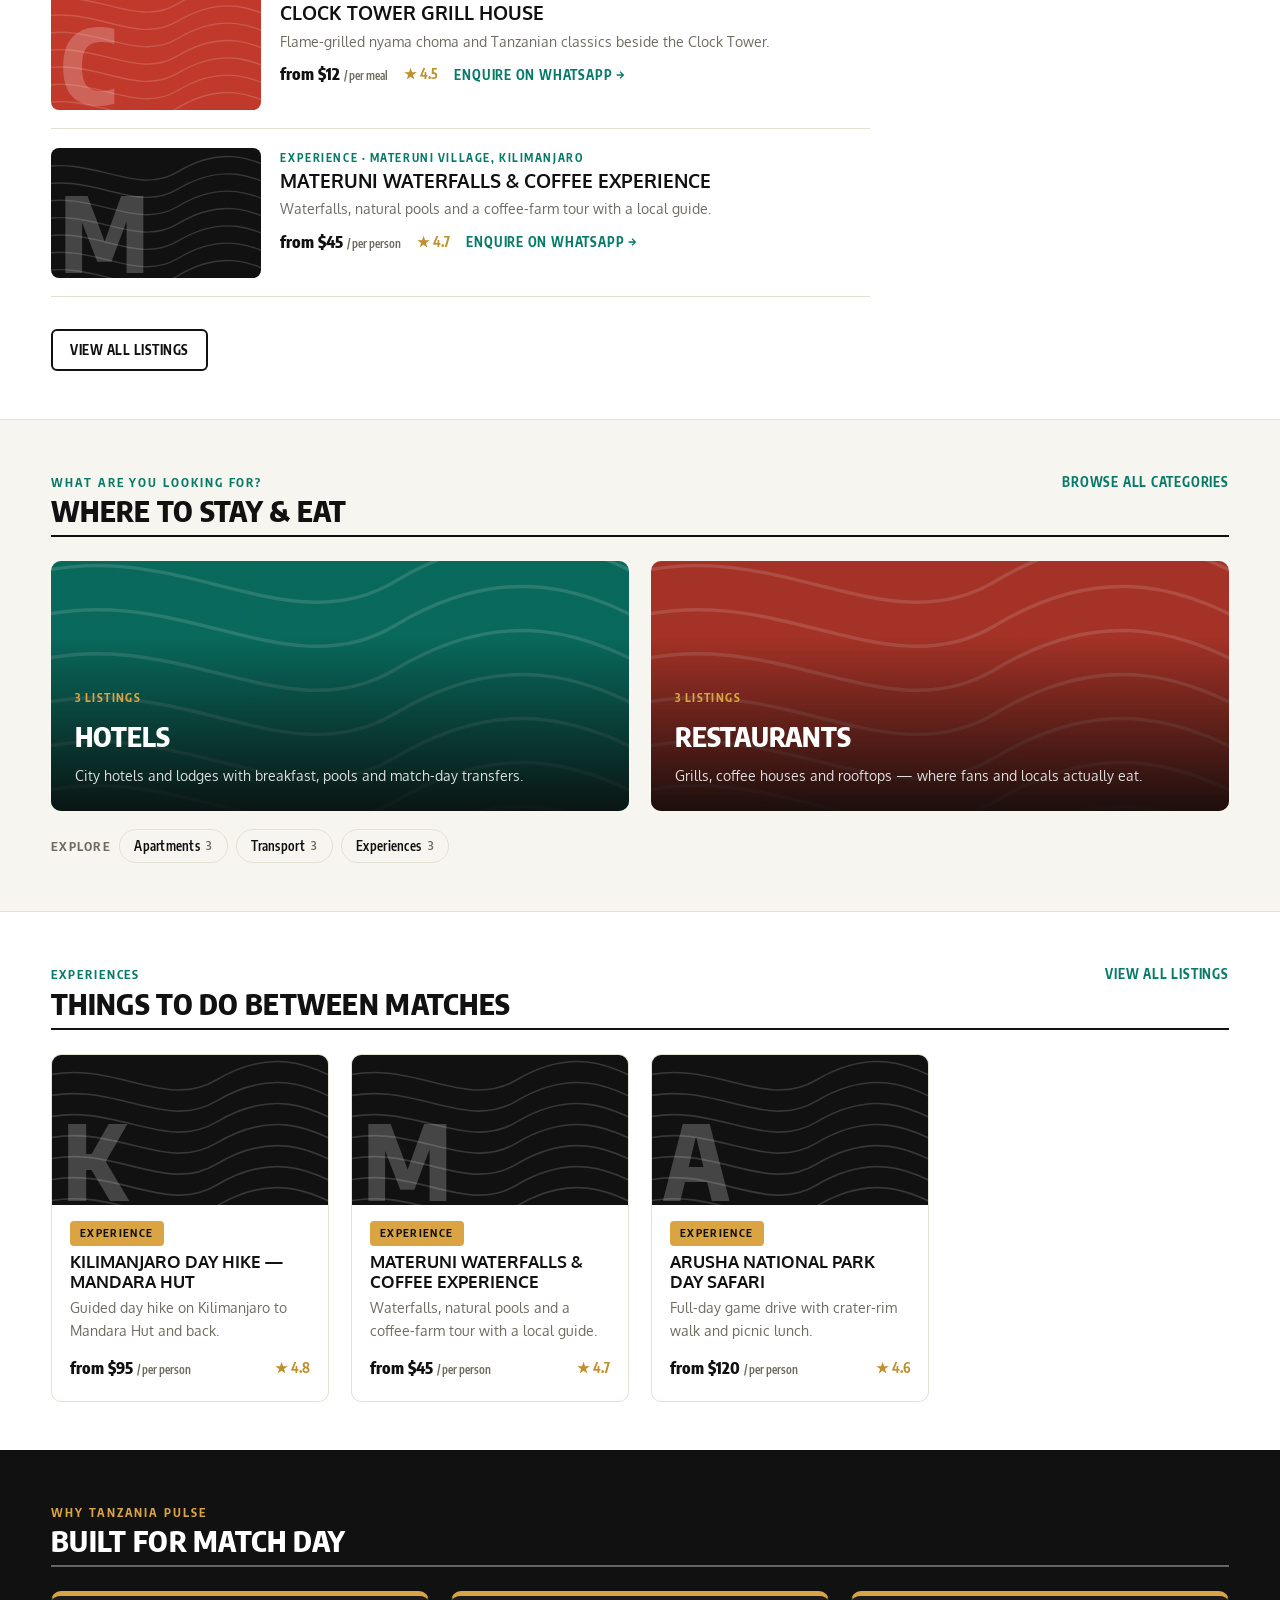
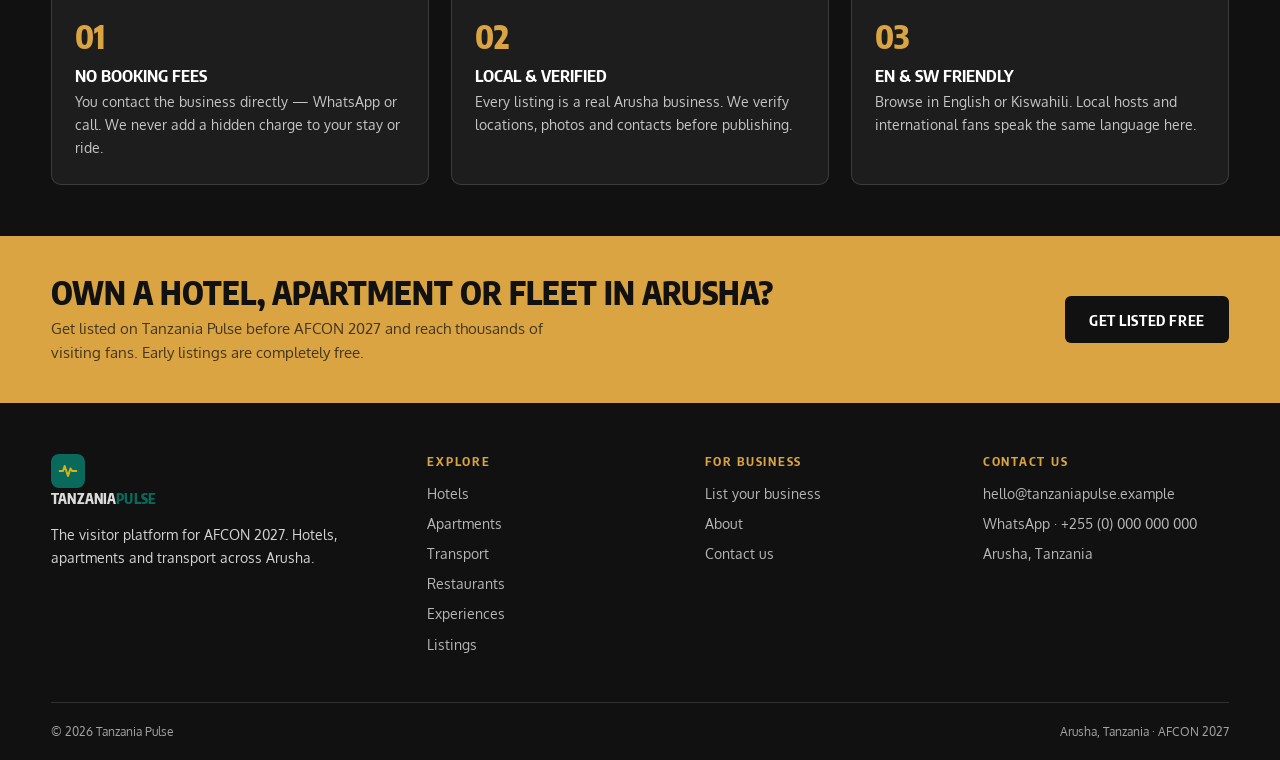
==== commit 5bfd0712: "Redesign: editorial homepage, cover-art system, shared topbar/header/footer" ====
--- a/index.html
+++ b/index.html
@@ -4,13 +4,24 @@
   <meta charset="UTF-8" />
   <meta name="viewport" content="width=device-width, initial-scale=1.0" />
   <title>Tanzania Pulse — Book Hotels, Apartments & Transport for AFCON 2027</title>
-  <meta name="description" content="Tanzania Pulse connects AFCON 2027 visitors with verified hotels, apartments and transport services in Arusha. Enquire and book directly on WhatsApp." />
+  <meta name="description" content="Tanzania Pulse connects AFCON 2027 visitors with verified hotels, apartments, transport, restaurants and experiences in Arusha. Enquire and book directly on WhatsApp." />
+  <meta name="theme-color" content="#087A6A" />
   <link rel="preconnect" href="https://fonts.googleapis.com" />
   <link rel="preconnect" href="https://fonts.gstatic.com" crossorigin />
-  <link href="https://fonts.googleapis.com/css2?family=Fraunces:opsz,wght@9..144,600;9..144,700&family=Inter:wght@400;500;600;700;800;900&display=swap" rel="stylesheet" />
+  <link href="https://fonts.googleapis.com/css2?family=Encode+Sans+Condensed:wght@400;500;600;700;800&family=Instrument+Serif:ital@0;1&family=Oxygen:wght@400;700&display=swap" rel="stylesheet" />
   <link rel="stylesheet" href="css/styles.css" />
 </head>
 <body>
+  <div class="topbar">
+    <div class="container topbar__inner">
+      <span class="topbar__tag" data-i18n="top_tagline">Everything Tanzania. One place.</span>
+      <button class="topbar__find" id="topFind" type="button">
+        <svg viewBox="0 0 24 24" aria-hidden="true"><circle cx="11" cy="11" r="7"/><path d="m20 20-3.5-3.5"/></svg>
+        <span data-i18n="top_find">What are you looking for?</span>
+      </button>
+    </div>
+  </div>
+
   <header class="site-header">
     <div class="container header-inner">
       <a href="index.html" class="logo">
@@ -23,6 +34,8 @@
       <nav class="main-nav" id="mainNav">
         <a href="index.html" class="active" data-i18n="nav_home">Home</a>
         <a href="listings.html" data-i18n="nav_listings">Listings</a>
+        <a href="eat.html" data-i18n="cat_restaurant">Restaurants</a>
+        <a href="experiences.html" data-i18n="cat_experience">Experiences</a>
         <a href="about.html" data-i18n="nav_about">About</a>
         <a href="contact.html" data-i18n="nav_contact">Contact</a>
         <a href="submit.html" class="nav-cta" data-i18n="nav_submit">List your business</a>
@@ -32,115 +45,194 @@
   </header>
 
   <main>
-    <section class="hero">
-      <div class="container">
-        <span class="hero-badge">AFCON 2027 · Tanzania</span>
-        <h1 data-i18n="hero_title">Feel the <span class="pop">pulse</span> of Arusha</h1>
-        <p class="lead" data-i18n="hero_lead">Hotels, apartments and transport for AFCON 2027 visitors — all in one place. Browse verified local services and reach them directly on WhatsApp.</p>
-
-        <svg class="pulse-line" viewBox="0 0 420 46" aria-hidden="true">
-          <path d="M0 23h60l14-17 12 34 16-30 14 13h48l12-9 10 18 14-9h50l16-21 14 42 16-21h74" />
-        </svg>
-
-        <div class="hero-stats">
-          <div class="stat"><strong id="statCount">9+</strong><span data-i18n="stat_services">Services listed</span></div>
-          <div class="stat"><strong>100%</strong><span data-i18n="stat_free">Free to browse</span></div>
-          <div class="stat"><strong>0 fees</strong><span data-i18n="stat_fees">No booking fees</span></div>
-        </div>
-      </div>
-    </section>
-
-    <div class="container search-wrap">
-      <form class="search-bar" id="homeSearch">
-        <input type="text" name="q" id="homeSearchInput" data-i18n-placeholder="search_ph" placeholder="Search by name, area or service…" autocomplete="off" />
-        <select name="cat" id="homeSearchCat" aria-label="Category">
-          <option value="all" data-i18n="cat_all">All categories</option>
-          <option value="hotel" data-i18n="cat_hotel">Hotels</option>
-          <option value="apartment" data-i18n="cat_apartment">Apartments</option>
-          <option value="transport" data-i18n="cat_transport">Transport</option>
-          <option value="restaurant" data-i18n="cat_restaurant">Restaurants</option>
-          <option value="experience" data-i18n="cat_experience">Experiences</option>
-        </select>
-        <button class="btn btn-yellow" type="submit" data-i18n="search_btn">Search</button>
-      </form>
+    <!-- Front page -->
+    <section class="front">
+      <div class="container">
+        <div class="front__head">
+          <h1 class="front__h1" data-i18n="front_eyebrow">Tanzania visitor guide · AFCON 2027</h1>
+          <span class="front__date" id="frontDate"></span>
+        </div>
+
+        <div class="front__grid">
+          <a class="story story--lead cover-art cover--hotel" href="listings.html">
+            <span class="story__body">
+              <span class="badge" data-i18n="lead_badge">Stay · Eat · Explore</span>
+              <span class="story__title" data-i18n="lead_title">Everything you need in Arusha for AFCON 2027</span>
+              <span class="story__text" data-i18n="lead_text">Verified hotels, apartments, transport, restaurants and experiences — reach every business directly on WhatsApp, with no booking fees.</span>
+              <span class="meta meta--light"><strong id="statCount">15</strong> <span data-i18n="stat_services">Services listed</span> · <span data-i18n="stat_free">Free to browse</span></span>
+            </span>
+          </a>
+
+          <a class="story story--side cover-art cover--apartment" href="hotels.html">
+            <span class="story__body">
+              <span class="story__title" data-i18n="side_stay_t">Where to stay</span>
+              <span class="meta meta--light" data-i18n="side_stay_d">Hotels &amp; apartments across Arusha</span>
+            </span>
+          </a>
+
+          <a class="story story--side cover-art cover--restaurant" href="eat.html">
+            <span class="story__body">
+              <span class="story__title" data-i18n="side_eat_t">Where to eat</span>
+              <span class="meta meta--light" data-i18n="side_eat_d">Grills, coffee houses &amp; rooftops</span>
+            </span>
+          </a>
+        </div>
+
+        <div class="search-wrap">
+          <form class="search-bar" id="homeSearch">
+            <input type="text" name="q" id="homeSearchInput" data-i18n-placeholder="search_ph" placeholder="Search by name, area or service…" autocomplete="off" />
+            <select name="cat" id="homeSearchCat" aria-label="Category">
+              <option value="all" data-i18n="cat_all">All categories</option>
+              <option value="hotel" data-i18n="cat_hotel">Hotels</option>
+              <option value="apartment" data-i18n="cat_apartment">Apartments</option>
+              <option value="transport" data-i18n="cat_transport">Transport</option>
+              <option value="restaurant" data-i18n="cat_restaurant">Restaurants</option>
+              <option value="experience" data-i18n="cat_experience">Experiences</option>
+            </select>
+            <button class="btn btn-dark" type="submit" data-i18n="search_btn">Search</button>
+          </form>
+        </div>
+      </div>
+    </section>
+
+    <!-- Topic chips -->
+    <div class="topics">
+      <div class="container topics__inner">
+        <span class="topics__label" data-i18n="footer_explore">Explore</span>
+        <div class="topics__chips">
+          <a class="chip active" href="listings.html"><em data-i18n="cat_all">All categories</em> <span id="totalCount">15</span></a>
+          <a class="chip" href="hotels.html"><em data-i18n="cat_hotel">Hotels</em> <span data-count-for="hotel">0</span></a>
+          <a class="chip" href="apartments.html"><em data-i18n="cat_apartment">Apartments</em> <span data-count-for="apartment">0</span></a>
+          <a class="chip" href="transport.html"><em data-i18n="cat_transport">Transport</em> <span data-count-for="transport">0</span></a>
+          <a class="chip" href="eat.html"><em data-i18n="cat_restaurant">Restaurants</em> <span data-count-for="restaurant">0</span></a>
+          <a class="chip" href="experiences.html"><em data-i18n="cat_experience">Experiences</em> <span data-count-for="experience">0</span></a>
+        </div>
+      </div>
     </div>
 
-    <section id="categories">
-      <div class="container">
-        <div class="section-head">
+    <!-- Featured + sidebar -->
+    <section class="section" id="featured">
+      <div class="container layout">
+        <div class="layout__main">
+          <div class="section__head">
+            <div>
+              <span class="eyebrow" data-i18n="feat_eyebrow">Popular right now</span>
+              <h2 class="section__title" data-i18n="feat_title">Featured services</h2>
+            </div>
+            <a class="more" href="listings.html" data-i18n="feat_viewall">View all listings</a>
+          </div>
+          <div class="listings-grid" id="featuredGrid"></div>
+          <p class="mt-block"><a class="btn btn-outline btn-sm" href="listings.html" data-i18n="feat_viewall">View all listings</a></p>
+        </div>
+
+        <aside class="layout__side">
+          <div class="widget">
+            <h3 class="widget__title" data-i18n="picks_title">Most wanted</h3>
+            <ol class="ranked" id="picksList"></ol>
+          </div>
+
+          <div class="widget widget--brand">
+            <h3 data-i18n="afcon_title">Tanzania 2027</h3>
+            <p data-i18n="afcon_text">Coming for the football. Stay for the experience.</p>
+            <a class="btn btn-gold btn-sm" href="listings.html" data-i18n="afcon_cta">Explore listings</a>
+          </div>
+
+          <div class="widget">
+            <h3 class="widget__title" data-i18n="quick_title">Popular searches</h3>
+            <div class="quick-chips">
+              <a class="chip" href="listings.html?cat=hotel" data-i18n="quick_1">Stays in Arusha</a>
+              <a class="chip" href="listings.html?cat=transport&amp;q=airport" data-i18n="quick_2">Airport transfers</a>
+              <a class="chip" href="listings.html?q=safari" data-i18n="quick_3">Safari day trips</a>
+              <a class="chip" href="listings.html?q=nyama" data-i18n="quick_4">Nyama choma</a>
+              <a class="chip" href="listings.html?q=kilimanjaro" data-i18n="quick_5">Kilimanjaro hikes</a>
+            </div>
+          </div>
+        </aside>
+      </div>
+    </section>
+
+    <!-- Stay & eat -->
+    <section class="section section--sand" id="stayeat">
+      <div class="container">
+        <div class="section__head">
           <div>
             <span class="eyebrow" data-i18n="cat_eyebrow">What are you looking for?</span>
-            <h2 data-i18n="cat_title">Pick a category</h2>
-          </div>
-        </div>
-        <div class="categories">
-          <a class="cat-card" href="hotels.html" style="--cat-color:#087A6A">
-            <span class="icon">🏨</span>
-            <h3 data-i18n="cat_hotel">Hotels</h3>
-            <p data-i18n="cat_hotel_desc">City hotels and lodges with breakfast, pools and match-day transfers.</p>
-          </a>
-          <a class="cat-card" href="apartments.html" style="--cat-color:#1B5E7A">
-            <span class="icon">🛋️</span>
-            <h3 data-i18n="cat_apartment">Apartments</h3>
-            <p data-i18n="cat_apartment_desc">Self-catering stays for fans and groups who want their own space.</p>
-          </a>
-          <a class="cat-card" href="transport.html" style="--cat-color:#D9A441">
-            <span class="icon">🚐</span>
-            <h3 data-i18n="cat_transport">Transport</h3>
-            <p data-i18n="cat_transport_desc">Airport pickups, safari shuttles, boda-boda and stadium routes.</p>
-          </a>
-          <a class="cat-card" href="eat.html" style="--cat-color:#C0392B">
-            <span class="icon">🍽️</span>
-            <h3 data-i18n="cat_restaurant">Restaurants</h3>
-            <p data-i18n="cat_restaurant_desc">Grills, coffee houses and rooftops — where fans and locals actually eat.</p>
-          </a>
-          <a class="cat-card" href="experiences.html" style="--cat-color:#111111">
-            <span class="icon">🦁</span>
-            <h3 data-i18n="cat_experience">Experiences</h3>
-            <p data-i18n="cat_experience_desc">Safaris, Kilimanjaro hikes and cultural trips — things to do between matches.</p>
-          </a>
-        </div>
-      </div>
-    </section>
-
-    <section id="featured" style="padding-top:1rem">
-      <div class="container">
-        <div class="section-head">
+            <h2 class="section__title" data-i18n="stayeat_title">Where to stay &amp; eat</h2>
+          </div>
+          <a class="more" href="listings.html" data-i18n="catp_viewall">Browse all categories</a>
+        </div>
+
+        <div class="stay">
+          <a class="stay__card cover-art cover--hotel" href="hotels.html">
+            <span class="stay__body">
+              <span class="stay__count"><span data-count-for="hotel">0</span> <span data-i18n="list_count">listings</span></span>
+              <strong data-i18n="cat_hotel">Hotels</strong>
+              <span class="last" data-i18n="cat_hotel_desc">City hotels and lodges with breakfast, pools and match-day transfers.</span>
+            </span>
+          </a>
+          <a class="stay__card cover-art cover--restaurant" href="eat.html">
+            <span class="stay__body">
+              <span class="stay__count"><span data-count-for="restaurant">0</span> <span data-i18n="list_count">listings</span></span>
+              <strong data-i18n="cat_restaurant">Restaurants</strong>
+              <span class="last" data-i18n="cat_restaurant_desc">Grills, coffee houses and rooftops — where fans and locals actually eat.</span>
+            </span>
+          </a>
+        </div>
+
+        <div class="stay__quick">
+          <span class="label" data-i18n="footer_explore">Explore</span>
+          <a class="chip" href="apartments.html"><em data-i18n="cat_apartment">Apartments</em> <span data-count-for="apartment">0</span></a>
+          <a class="chip" href="transport.html"><em data-i18n="cat_transport">Transport</em> <span data-count-for="transport">0</span></a>
+          <a class="chip" href="experiences.html"><em data-i18n="cat_experience">Experiences</em> <span data-count-for="experience">0</span></a>
+        </div>
+      </div>
+    </section>
+
+    <!-- Experiences -->
+    <section class="section" id="experiences">
+      <div class="container">
+        <div class="section__head">
           <div>
-            <span class="eyebrow" data-i18n="feat_eyebrow">Popular right now</span>
-            <h2 data-i18n="feat_title">Featured services</h2>
-          </div>
-          <a class="btn btn-outline" href="listings.html" data-i18n="feat_viewall">View all listings</a>
-        </div>
-        <div class="listings-grid" id="featuredGrid"></div>
-      </div>
-    </section>
-
-    <section class="why" id="why">
-      <div class="container">
-        <span class="eyebrow" data-i18n="why_eyebrow">Why Tanzania Pulse</span>
-        <h2 style="font-size:clamp(1.7rem,4vw,2.4rem);font-weight:900;text-transform:uppercase;margin-top:0.3rem" data-i18n="why_title">Built for match day</h2>
-        <div class="why-grid">
-          <div class="why-card">
+            <span class="eyebrow" data-i18n="cat_experience">Experiences</span>
+            <h2 class="section__title" data-i18n="exp_title">Things to do between matches</h2>
+          </div>
+          <a class="more" href="experiences.html" data-i18n="feat_viewall">View all listings</a>
+        </div>
+        <div class="listings-grid" id="expGrid"></div>
+      </div>
+    </section>
+
+    <!-- Why -->
+    <section class="section why" id="why">
+      <div class="container">
+        <div class="section__head">
+          <div>
+            <span class="eyebrow" data-i18n="why_eyebrow">Why Tanzania Pulse</span>
+            <h2 class="section__title" data-i18n="why_title">Built for match day</h2>
+          </div>
+        </div>
+        <div class="steps">
+          <div class="step-card">
             <span class="num">01</span>
             <h3 data-i18n="why_1_t">No booking fees</h3>
             <p data-i18n="why_1_d">You contact the business directly — WhatsApp or call. We never add a hidden charge to your stay or ride.</p>
           </div>
-          <div class="why-card">
+          <div class="step-card">
             <span class="num">02</span>
-            <h3 data-i18n="why_2_t">Local & verified</h3>
+            <h3 data-i18n="why_2_t">Local &amp; verified</h3>
             <p data-i18n="why_2_d">Every listing is a real Arusha business. We verify locations, photos and contacts before publishing.</p>
           </div>
-          <div class="why-card">
+          <div class="step-card">
             <span class="num">03</span>
-            <h3 data-i18n="why_3_t">EN & SW friendly</h3>
+            <h3 data-i18n="why_3_t">EN &amp; SW friendly</h3>
             <p data-i18n="why_3_d">Browse in English or Kiswahili. Local hosts and international fans speak the same language here.</p>
           </div>
         </div>
       </div>
     </section>
 
-    <section id="owners">
+    <!-- Owner band -->
+    <section class="owner-band" id="owners">
       <div class="container">
         <div class="owner-cta">
           <div>
@@ -157,7 +249,7 @@
     <div class="container">
       <div class="footer-grid">
         <div>
-          <a href="index.html" class="logo" style="margin-bottom:0.8rem">
+          <a href="index.html" class="logo">
             <span class="logo-mark">
               <svg viewBox="0 0 24 24" aria-hidden="true"><path d="M2 12h4l2-6 4 12 3-9 2 3h5" fill="none" stroke="#FCD116" stroke-width="2.4" stroke-linecap="round" stroke-linejoin="round"/></svg>
             </span>
@@ -180,6 +272,12 @@
           <a href="about.html" data-i18n="nav_about">About</a>
           <a href="contact.html" data-i18n="footer_contact">Contact us</a>
         </div>
+        <div>
+          <h4 data-i18n="footer_contact">Contact us</h4>
+          <a href="mailto:hello@tanzaniapulse.example">hello@tanzaniapulse.example</a>
+          <a href="contact.html">WhatsApp · +255 (0) 000 000 000</a>
+          <a href="contact.html">Arusha, Tanzania</a>
+        </div>
       </div>
       <div class="footer-bottom">
         <span>© 2026 Tanzania Pulse</span>
@@ -196,8 +294,32 @@
       const featured = LISTINGS.filter((l) => l.featured).slice(0, 6);
       renderCards(document.getElementById("featuredGrid"), featured);
 
+      const exp = LISTINGS.filter((l) => l.category === "experience").slice(0, 3);
+      renderCards(document.getElementById("expGrid"), exp, "tile");
+
       const stat = document.getElementById("statCount");
-      if (stat) stat.textContent = LISTINGS.length + "+";
+      if (stat) stat.textContent = LISTINGS.length;
+
+      const total = document.getElementById("totalCount");
+      if (total) total.textContent = LISTINGS.length;
+
+      document.querySelectorAll("[data-count-for]").forEach((el) => {
+        el.textContent = LISTINGS.filter((l) => l.category === el.dataset.countFor).length;
+      });
+
+      const dateEl = document.getElementById("frontDate");
+      if (dateEl) {
+        const loc = currentLang === "sw" ? "sw-TZ" : "en-GB";
+        dateEl.textContent = new Date().toLocaleDateString(loc, { weekday: "long", day: "numeric", month: "long", year: "numeric" });
+      }
+
+      const picks = [...LISTINGS].sort((a, b) => b.rating - a.rating).slice(0, 5);
+      const picksList = document.getElementById("picksList");
+      if (picksList) {
+        picksList.innerHTML = picks
+          .map((p) => `<li><a href="listing.html?id=${encodeURIComponent(p.id)}"><span class="kicker">${catLabel(p.category)}</span><strong>${p.name}</strong></a></li>`)
+          .join("");
+      }
 
       document.getElementById("homeSearch").addEventListener("submit", (e) => {
         e.preventDefault();
@@ -206,8 +328,20 @@
         location.href = `listings.html?q=${q}&cat=${cat}`;
       });
     });
+
     document.addEventListener("rerender", () => {
+      const loc = currentLang === "sw" ? "sw-TZ" : "en-GB";
+      const dateEl = document.getElementById("frontDate");
+      if (dateEl) dateEl.textContent = new Date().toLocaleDateString(loc, { weekday: "long", day: "numeric", month: "long", year: "numeric" });
       renderCards(document.getElementById("featuredGrid"), LISTINGS.filter((l) => l.featured).slice(0, 6));
+      renderCards(document.getElementById("expGrid"), LISTINGS.filter((l) => l.category === "experience").slice(0, 3), "tile");
+      const picks = [...LISTINGS].sort((a, b) => b.rating - a.rating).slice(0, 5);
+      const picksList = document.getElementById("picksList");
+      if (picksList) {
+        picksList.innerHTML = picks
+          .map((p) => `<li><a href="listing.html?id=${encodeURIComponent(p.id)}"><span class="kicker">${catLabel(p.category)}</span><strong>${p.name}</strong></a></li>`)
+          .join("");
+      }
     });
   </script>
 </body>
--- a/css/styles.css
+++ b/css/styles.css
@@ -1,877 +1,220 @@
+/* ============================================================
+   TANZANIA PULSE — editorial design system
+   Inspired by the Safari Snapshot layout language:
+   condensed display type, sand sections, art covers, dense rows
+   ============================================================ */
+
 :root {
+  --sand: #f7f5ef;
+  --white: #ffffff;
   --green: #087a6a;
   --green-dark: #065f53;
-  --yellow: #d9a441;
-  --yellow-dark: #c08f2e;
-  --black: #111111;
+  --gold: #d9a441;
+  --gold-dark: #c08f2e;
+  --charcoal: #111111;
   --ink: #111111;
   --blue: #1b5e7a;
   --red: #c0392b;
   --success: #2e7d4f;
-  --white: #ffffff;
-  --grey: #efece3;
-  --grey-line: #e2ded2;
   --muted: #6f6b60;
-  --radius: 12px;
-  --shadow: 0 10px 30px rgba(17, 17, 17, 0.12);
-  --font: "Inter", "Segoe UI", system-ui, -apple-system, sans-serif;
-  --font-serif: "Fraunces", Georgia, "Times New Roman", serif;
-}
-
-* {
-  margin: 0;
-  padding: 0;
-  box-sizing: border-box;
-}
-
-html {
-  scroll-behavior: smooth;
-}
+  --line: #e4e0d4;
+  --shadow: 0 8px 24px rgba(17, 17, 17, 0.1);
+  --radius: 10px;
+  --display: "Encode Sans Condensed", "Arial Narrow", sans-serif;
+  --body: "Oxygen", "Segoe UI", system-ui, sans-serif;
+  --serif: "Instrument Serif", Georgia, serif;
+}
+
+* { margin: 0; padding: 0; box-sizing: border-box; }
+
+html { scroll-behavior: smooth; }
 
 body {
-  font-family: var(--font);
-  background: #f7f5ef;
+  font-family: var(--body);
+  background: var(--white);
   color: var(--ink);
-  line-height: 1.6;
+  line-height: 1.65;
+  font-size: 16px;
   -webkit-font-smoothing: antialiased;
 }
 
-img {
-  max-width: 100%;
+img { max-width: 100%; display: block; }
+a { color: inherit; text-decoration: none; }
+button, input, select, textarea { font-family: inherit; }
+
+.container, .wrap { width: min(1180px, 92%); margin: 0 auto; }
+
+::selection { background: var(--gold); color: var(--charcoal); }
+
+h1, h2, h3, h4 { font-family: var(--display); font-weight: 700; line-height: 1.15; }
+
+.serif-it { font-family: var(--serif); font-style: italic; font-weight: 400; text-transform: none; }
+
+/* ---------- Cover art (SVG topo placeholders) ---------- */
+.cover-art {
+  position: relative;
   display: block;
-}
-
-a {
-  color: inherit;
-  text-decoration: none;
-}
-
-button,
-input,
-select {
-  font-family: inherit;
-}
-
-.container {
-  width: min(1160px, 92%);
-  margin: 0 auto;
-}
+  overflow: hidden;
+  background-color: var(--cat, var(--green));
+  background-image: url("data:image/svg+xml,%3Csvg xmlns='http://www.w3.org/2000/svg' width='420' height='240' viewBox='0 0 420 240'%3E%3Cg fill='none' stroke='rgba(255,255,255,0.16)' stroke-width='2.5'%3E%3Cpath d='M-20 40 C 90 8 170 92 250 44 S 390 16 450 52'/%3E%3Cpath d='M-20 72 C 90 40 170 124 250 76 S 390 48 450 84'/%3E%3Cpath d='M-20 104 C 90 72 170 156 250 108 S 390 80 450 116'/%3E%3Cpath d='M-20 136 C 90 104 170 188 250 140 S 390 112 450 148'/%3E%3Cpath d='M-20 168 C 90 136 170 220 250 172 S 390 144 450 180'/%3E%3Cpath d='M-20 200 C 90 168 170 252 250 204 S 390 176 450 212'/%3E%3Cpath d='M-20 232 C 90 200 170 284 250 236 S 390 208 450 244'/%3E%3C/g%3E%3C/svg%3E");
+  background-size: cover;
+  background-position: center;
+}
+
+.cover-art::after {
+  content: attr(data-mark);
+  position: absolute;
+  left: 4%;
+  bottom: -4%;
+  font-family: var(--display);
+  font-weight: 800;
+  font-size: clamp(3.4rem, 9vw, 6.5rem);
+  line-height: 1;
+  letter-spacing: -0.04em;
+  text-transform: uppercase;
+  color: rgba(255, 255, 255, 0.22);
+  pointer-events: none;
+}
+
+.cover--hotel { --cat: #087a6a; }
+.cover--apartment { --cat: #1b5e7a; }
+.cover--transport { --cat: #d9a441; }
+.cover--restaurant { --cat: #c0392b; }
+.cover--experience { --cat: #111111; }
+
+/* ---------- Topbar ---------- */
+.topbar {
+  background: var(--charcoal);
+  color: rgba(255, 255, 255, 0.85);
+  font-size: 0.78rem;
+  border-bottom: 1px solid rgba(255, 255, 255, 0.12);
+}
+
+.topbar__inner {
+  display: flex;
+  align-items: center;
+  justify-content: space-between;
+  gap: 1rem;
+  padding: 0.45rem 0;
+}
+
+.topbar__tag {
+  font-family: var(--serif);
+  font-style: italic;
+  font-size: 0.92rem;
+  color: var(--gold);
+  white-space: nowrap;
+  overflow: hidden;
+  text-overflow: ellipsis;
+}
+
+.topbar__find {
+  display: inline-flex;
+  align-items: center;
+  gap: 0.45rem;
+  background: rgba(255, 255, 255, 0.08);
+  border: 1px solid rgba(255, 255, 255, 0.2);
+  color: var(--white);
+  border-radius: 999px;
+  padding: 0.28rem 0.9rem;
+  font-size: 0.76rem;
+  font-family: var(--display);
+  font-weight: 600;
+  letter-spacing: 0.04em;
+  text-transform: uppercase;
+  cursor: pointer;
+  transition: all 0.2s;
+  white-space: nowrap;
+}
+
+.topbar__find:hover { background: var(--green); border-color: var(--green); }
+.topbar__find svg { width: 13px; height: 13px; stroke: currentColor; fill: none; stroke-width: 2; }
 
 /* ---------- Header ---------- */
 .site-header {
   position: sticky;
   top: 0;
-  z-index: 50;
-  background: var(--black);
-  color: var(--white);
-  border-bottom: 4px solid var(--yellow);
+  z-index: 60;
+  background: var(--white);
+  border-bottom: 3px solid var(--charcoal);
 }
 
 .header-inner {
   display: flex;
   align-items: center;
   justify-content: space-between;
-  gap: 1rem;
-  padding: 0.85rem 0;
+  gap: 1.2rem;
+  padding: 0.7rem 0;
 }
 
 .logo {
   display: flex;
   align-items: center;
-  gap: 0.6rem;
-  font-weight: 900;
-  letter-spacing: 0.02em;
-  text-transform: uppercase;
-  font-size: 1.05rem;
+  gap: 0.55rem;
+  font-family: var(--display);
+  font-weight: 800;
+  font-size: 1.25rem;
+  letter-spacing: 0.01em;
+  text-transform: uppercase;
+  color: var(--charcoal);
+  white-space: nowrap;
 }
 
 .logo-mark {
   width: 34px;
   height: 34px;
-  border-radius: 50%;
+  border-radius: 8px;
   background: var(--green);
   display: grid;
   place-items: center;
   flex-shrink: 0;
 }
 
-.logo-mark svg {
-  width: 20px;
-  height: 20px;
-}
-
-.logo .accent {
-  color: var(--yellow);
-}
-
-.main-nav {
-  display: flex;
-  align-items: center;
-  gap: 1.4rem;
-}
+.logo-mark svg { width: 20px; height: 20px; }
+.logo .accent { color: var(--green); }
+
+.main-nav { display: flex; align-items: center; gap: 1.3rem; }
 
 .main-nav a {
-  font-size: 0.9rem;
+  font-family: var(--display);
   font-weight: 600;
-  opacity: 0.85;
-  transition: opacity 0.2s, color 0.2s;
-}
-
-.main-nav a:hover {
-  opacity: 1;
-  color: var(--yellow);
-}
+  font-size: 0.92rem;
+  letter-spacing: 0.03em;
+  text-transform: uppercase;
+  color: var(--charcoal);
+  padding-bottom: 2px;
+  border-bottom: 2px solid transparent;
+  transition: color 0.15s, border-color 0.15s;
+}
+
+.main-nav a:hover { color: var(--green); }
+.main-nav a.active { color: var(--green); border-bottom-color: var(--gold); }
+
+.main-nav a.nav-cta {
+  background: var(--charcoal);
+  color: var(--gold);
+  padding: 0.45rem 1rem;
+  border-radius: 6px;
+  border-bottom: none;
+}
+
+.main-nav a.nav-cta:hover { background: var(--green); color: var(--white); }
+.main-nav a.nav-cta.active { color: var(--gold); border-bottom: none; }
 
 .lang-toggle {
   background: transparent;
-  border: 2px solid rgba(255, 255, 255, 0.35);
-  color: var(--white);
-  border-radius: 999px;
-  padding: 0.3rem 0.85rem;
+  border: 2px solid var(--line);
+  color: var(--charcoal);
+  border-radius: 6px;
+  padding: 0.28rem 0.7rem;
+  font-family: var(--display);
   font-weight: 700;
   font-size: 0.8rem;
   cursor: pointer;
-  transition: all 0.2s;
-}
-
-.lang-toggle:hover {
-  border-color: var(--yellow);
-  color: var(--yellow);
-}
-
-/* ---------- Hero ---------- */
-.hero {
-  background:
-    radial-gradient(circle at 85% 20%, rgba(252, 209, 22, 0.22), transparent 45%),
-    linear-gradient(135deg, var(--green-dark) 0%, var(--green) 55%, var(--blue) 130%);
-  color: var(--white);
-  position: relative;
-  overflow: hidden;
-  padding: 5rem 0 8.5rem;
-}
-
-.hero::after {
-  content: "";
-  position: absolute;
-  inset: auto 0 -1px 0;
-  height: 70px;
-  background: var(--white);
-  clip-path: polygon(0 55%, 100% 0, 100% 100%, 0 100%);
-}
-
-.hero-badge {
-  display: inline-flex;
-  align-items: center;
-  gap: 0.5rem;
-  background: rgba(11, 11, 11, 0.35);
-  border: 1px solid rgba(252, 209, 22, 0.6);
-  color: var(--yellow);
-  font-size: 0.75rem;
-  font-weight: 800;
-  letter-spacing: 0.14em;
-  text-transform: uppercase;
-  padding: 0.4rem 0.9rem;
-  border-radius: 999px;
-  margin-bottom: 1.4rem;
-}
-
-.hero h1 {
-  font-family: var(--font-serif);
-  font-size: clamp(2.4rem, 6vw, 4.2rem);
-  line-height: 1.05;
-  font-weight: 700;
-  text-transform: uppercase;
-  letter-spacing: -0.02em;
-  max-width: 15ch;
-}
-
-.hero h1 .pop {
-  color: var(--yellow);
-}
-
-.hero p.lead {
-  margin-top: 1.1rem;
-  font-size: clamp(1rem, 2vw, 1.15rem);
-  max-width: 52ch;
-  opacity: 0.94;
-}
-
-.pulse-line {
-  margin-top: 2rem;
-  width: min(420px, 70%);
-  height: 46px;
-  overflow: visible;
-}
-
-.pulse-line path {
-  fill: none;
-  stroke: var(--yellow);
-  stroke-width: 3;
-  stroke-linecap: round;
-  stroke-dasharray: 900;
-  stroke-dashoffset: 900;
-  animation: draw 2.4s ease forwards;
-}
-
-@keyframes draw {
-  to {
-    stroke-dashoffset: 0;
-  }
-}
-
-.hero-stats {
-  display: flex;
-  gap: 2.5rem;
-  margin-top: 2.4rem;
-  flex-wrap: wrap;
-}
-
-.stat strong {
-  display: block;
-  font-size: 1.9rem;
-  font-weight: 900;
-  color: var(--yellow);
-  line-height: 1;
-}
-
-.stat span {
-  font-size: 0.82rem;
-  text-transform: uppercase;
-  letter-spacing: 0.08em;
-  opacity: 0.9;
-}
-
-/* ---------- Search bar ---------- */
-.search-wrap {
-  margin-top: -3.4rem;
-  position: relative;
-  z-index: 10;
-}
-
-.search-bar {
-  background: var(--white);
-  border-radius: var(--radius);
-  box-shadow: var(--shadow);
-  padding: 0.9rem;
-  display: grid;
-  grid-template-columns: 1fr auto auto;
-  gap: 0.7rem;
-  border-top: 5px solid var(--yellow);
-}
-
-.search-bar input,
-.search-bar select {
-  border: 2px solid var(--grey-line);
-  border-radius: 10px;
-  padding: 0.75rem 1rem;
-  font-size: 0.95rem;
-  outline: none;
-  background: var(--white);
-  transition: border-color 0.2s;
-}
-
-.search-bar input:focus,
-.search-bar select:focus {
-  border-color: var(--green);
-}
-
-.btn {
-  display: inline-flex;
-  align-items: center;
-  justify-content: center;
-  gap: 0.5rem;
-  border: none;
-  cursor: pointer;
-  font-weight: 800;
-  border-radius: 8px;
-  padding: 0.75rem 1.5rem;
-  font-size: 0.95rem;
-  transition: transform 0.15s, background 0.2s, box-shadow 0.2s;
-}
-
-.btn:active {
-  transform: scale(0.98);
-}
-
-.btn-yellow {
-  background: var(--yellow);
-  color: var(--black);
-}
-
-.btn-yellow:hover {
-  background: var(--yellow-dark);
-}
-
-.btn-green {
-  background: var(--green);
-  color: var(--white);
-}
-
-.btn-green:hover {
-  background: var(--green-dark);
-}
-
-.btn-dark {
-  background: var(--black);
-  color: var(--white);
-}
-
-.btn-dark:hover {
-  background: #262626;
-}
-
-.btn-outline {
-  background: transparent;
-  border: 2px solid var(--black);
-  color: var(--black);
-}
-
-.btn-outline:hover {
-  background: var(--black);
-  color: var(--white);
-}
-
-/* ---------- Sections ---------- */
-section {
-  padding: 4rem 0;
-}
-
-.section-head {
-  display: flex;
-  align-items: flex-end;
-  justify-content: space-between;
-  gap: 1rem;
-  margin-bottom: 2rem;
-  flex-wrap: wrap;
-}
-
-.eyebrow {
-  font-size: 0.75rem;
-  font-weight: 900;
-  letter-spacing: 0.16em;
-  text-transform: uppercase;
-  color: var(--green);
-}
-
-.section-head h2 {
-  font-size: clamp(1.7rem, 4vw, 2.4rem);
-  font-weight: 900;
-  text-transform: uppercase;
-  letter-spacing: -0.02em;
-  line-height: 1.1;
-  margin-top: 0.3rem;
-}
-
-/* ---------- Category cards ---------- */
-.categories {
-  display: grid;
-  grid-template-columns: repeat(auto-fit, minmax(240px, 1fr));
-  gap: 1.2rem;
-}
-
-.cat-card {
-  border: 2px solid var(--grey-line);
-  border-radius: var(--radius);
-  padding: 1.6rem 1.4rem;
-  cursor: pointer;
-  background: var(--white);
-  transition: all 0.2s;
-  text-align: left;
-  position: relative;
-  overflow: hidden;
-}
-
-.cat-card::before {
-  content: "";
-  position: absolute;
-  left: 0;
-  top: 0;
-  bottom: 0;
-  width: 6px;
-  background: var(--cat-color, var(--green));
-}
-
-.cat-card:hover,
-.cat-card.active {
-  border-color: var(--cat-color, var(--green));
-  box-shadow: var(--shadow);
-  transform: translateY(-3px);
-}
-
-.cat-card .icon {
-  width: 46px;
-  height: 46px;
-  border-radius: 12px;
-  display: grid;
-  place-items: center;
-  background: color-mix(in srgb, var(--cat-color, var(--green)) 14%, white);
-  font-size: 1.3rem;
-  margin-bottom: 0.9rem;
-}
-
-.cat-card h3 {
-  font-size: 1.1rem;
-  font-weight: 800;
-  text-transform: uppercase;
-}
-
-.cat-card p {
-  font-size: 0.87rem;
-  color: var(--muted);
-  margin-top: 0.3rem;
-}
-
-/* ---------- Filters ---------- */
-.filter-chips {
-  display: flex;
-  gap: 0.6rem;
-  flex-wrap: wrap;
-}
-
-.chip {
-  border: 2px solid var(--grey-line);
-  background: var(--white);
-  border-radius: 999px;
-  padding: 0.45rem 1.1rem;
-  font-size: 0.85rem;
-  font-weight: 700;
-  cursor: pointer;
-  transition: all 0.2s;
-}
-
-.chip:hover {
-  border-color: var(--green);
-}
-
-.chip.active {
-  background: var(--black);
-  border-color: var(--black);
-  color: var(--yellow);
-}
-
-/* ---------- Listing grid ---------- */
-.listings-grid {
-  display: grid;
-  grid-template-columns: repeat(auto-fill, minmax(280px, 1fr));
-  gap: 1.4rem;
-  margin-top: 1.8rem;
-}
-
-.card {
-  background: var(--white);
-  border: 2px solid var(--grey-line);
-  border-radius: var(--radius);
-  overflow: hidden;
-  display: flex;
-  flex-direction: column;
-  transition: all 0.2s;
-}
-
-.card:hover {
-  transform: translateY(-4px);
-  box-shadow: var(--shadow);
-  border-color: var(--green);
-}
-
-.card-media {
-  height: 150px;
-  position: relative;
-  display: grid;
-  place-items: center;
-  background: linear-gradient(135deg, var(--card-color), color-mix(in srgb, var(--card-color) 55%, black));
-  color: var(--white);
-  font-size: 2.6rem;
-  font-weight: 900;
-  letter-spacing: -0.03em;
-}
-
-.card-media .cat-tag {
-  position: absolute;
-  top: 0.8rem;
-  left: 0.8rem;
-  background: var(--black);
-  color: var(--yellow);
-  font-size: 0.68rem;
-  font-weight: 800;
-  text-transform: uppercase;
-  letter-spacing: 0.1em;
-  padding: 0.25rem 0.7rem;
-  border-radius: 999px;
-}
-
-.card-media .rating {
-  position: absolute;
-  top: 0.8rem;
-  right: 0.8rem;
-  background: var(--white);
-  color: var(--black);
-  font-size: 0.75rem;
-  font-weight: 800;
-  padding: 0.25rem 0.6rem;
-  border-radius: 999px;
-}
-
-.card-body {
-  padding: 1.1rem 1.2rem 1.3rem;
-  display: flex;
-  flex-direction: column;
-  flex: 1;
-}
-
-.card-body h3 {
-  font-size: 1.05rem;
-  font-weight: 800;
-  line-height: 1.25;
-}
-
-.card-loc {
-  font-size: 0.8rem;
-  color: var(--muted);
-  margin-top: 0.2rem;
-}
-
-.card-sum {
-  font-size: 0.87rem;
-  color: var(--muted);
-  margin-top: 0.6rem;
-  flex: 1;
-}
-
-.card-foot {
-  display: flex;
-  align-items: center;
-  justify-content: space-between;
-  margin-top: 1rem;
-  gap: 0.6rem;
-}
-
-.price {
-  font-weight: 900;
-  font-size: 1.15rem;
-}
-
-.price small {
-  font-weight: 600;
-  font-size: 0.72rem;
-  color: var(--muted);
-}
-
-.empty-state {
-  grid-column: 1 / -1;
-  text-align: center;
-  padding: 3rem 1rem;
-  border: 2px dashed var(--grey-line);
-  border-radius: var(--radius);
-  color: var(--muted);
-}
-
-/* ---------- Why us ---------- */
-.why {
-  background: var(--black);
-  color: var(--white);
-}
-
-.why .eyebrow {
-  color: var(--yellow);
-}
-
-.why-grid {
-  display: grid;
-  grid-template-columns: repeat(auto-fit, minmax(240px, 1fr));
-  gap: 1.4rem;
-  margin-top: 2rem;
-}
-
-.why-card {
-  background: rgba(255, 255, 255, 0.05);
-  border: 1px solid rgba(255, 255, 255, 0.12);
-  border-radius: var(--radius);
-  padding: 1.6rem 1.4rem;
-}
-
-.why-card .num {
-  font-size: 2rem;
-  font-weight: 900;
-  color: var(--yellow);
-  line-height: 1;
-}
-
-.why-card h3 {
-  margin-top: 0.7rem;
-  font-size: 1.05rem;
-  text-transform: uppercase;
-  font-weight: 800;
-}
-
-.why-card p {
-  margin-top: 0.5rem;
-  font-size: 0.88rem;
-  opacity: 0.8;
-}
-
-/* ---------- Owner CTA ---------- */
-.owner-cta {
-  background: linear-gradient(120deg, var(--yellow) 0%, var(--yellow-dark) 100%);
-  border-radius: var(--radius);
-  padding: 2.4rem;
-  display: flex;
-  align-items: center;
-  justify-content: space-between;
-  gap: 1.5rem;
-  flex-wrap: wrap;
-}
-
-.owner-cta h2 {
-  font-size: clamp(1.4rem, 3vw, 2rem);
-  font-weight: 900;
-  text-transform: uppercase;
-  color: var(--black);
-  line-height: 1.15;
-}
-
-.owner-cta p {
-  color: rgba(11, 11, 11, 0.75);
-  font-size: 0.92rem;
-  margin-top: 0.4rem;
-  max-width: 55ch;
-}
-
-/* ---------- Footer ---------- */
-.site-footer {
-  background: var(--green-dark);
-  color: var(--white);
-  padding: 3rem 0 1.5rem;
-  margin-top: 4rem;
-}
-
-.footer-grid {
-  display: grid;
-  grid-template-columns: repeat(auto-fit, minmax(220px, 1fr));
-  gap: 2rem;
-}
-
-.footer-grid h4 {
-  font-size: 0.8rem;
-  text-transform: uppercase;
-  letter-spacing: 0.12em;
-  color: var(--yellow);
-  margin-bottom: 0.8rem;
-}
-
-.footer-grid p,
-.footer-grid a {
-  font-size: 0.88rem;
-  opacity: 0.85;
-  display: block;
-  margin-bottom: 0.4rem;
-}
-
-.footer-grid a:hover {
-  opacity: 1;
-  color: var(--yellow);
-}
-
-.footer-bottom {
-  margin-top: 2.5rem;
-  padding-top: 1.2rem;
-  border-top: 1px solid rgba(255, 255, 255, 0.2);
-  display: flex;
-  justify-content: space-between;
-  gap: 1rem;
-  flex-wrap: wrap;
-  font-size: 0.8rem;
-  opacity: 0.8;
-}
-
-/* ---------- Detail page ---------- */
-.detail-hero {
-  background: var(--black);
-  color: var(--white);
-  padding: 3rem 0;
-}
-
-.back-link {
-  display: inline-flex;
-  align-items: center;
-  gap: 0.4rem;
-  font-size: 0.85rem;
-  font-weight: 700;
-  color: var(--yellow);
-  margin-bottom: 1.4rem;
-}
-
-.breadcrumb {
-  font-size: 0.78rem;
-  text-transform: uppercase;
-  letter-spacing: 0.1em;
-  color: rgba(255, 255, 255, 0.6);
-}
-
-.detail-hero h1 {
-  font-size: clamp(1.9rem, 5vw, 3rem);
-  font-weight: 900;
-  text-transform: uppercase;
-  line-height: 1.1;
-  margin-top: 0.5rem;
-}
-
-.detail-meta {
-  display: flex;
-  gap: 1.2rem;
-  flex-wrap: wrap;
-  margin-top: 0.9rem;
-  font-size: 0.88rem;
-  color: rgba(255, 255, 255, 0.8);
-}
-
-.detail-banner {
-  height: 220px;
-  border-radius: var(--radius);
-  margin-top: -3.5rem;
-  position: relative;
-  display: grid;
-  place-items: center;
-  color: var(--white);
-  font-size: 4.5rem;
-  font-weight: 900;
-  background: linear-gradient(135deg, var(--card-color), color-mix(in srgb, var(--card-color) 55%, black));
-  box-shadow: var(--shadow);
-}
-
-.detail-layout {
-  display: grid;
-  grid-template-columns: 1fr 340px;
-  gap: 2rem;
-  margin-top: 2.4rem;
-  align-items: start;
-}
-
-.detail-main h2 {
-  font-size: 1.25rem;
-  text-transform: uppercase;
-  font-weight: 900;
-  margin-bottom: 0.7rem;
-}
-
-.detail-main p {
-  color: #3c403b;
-  font-size: 0.97rem;
-}
-
-.amenity-list {
-  display: flex;
-  flex-wrap: wrap;
-  gap: 0.6rem;
-  margin-top: 1rem;
-  list-style: none;
-}
-
-.amenity-list li {
-  border: 2px solid var(--grey-line);
-  border-radius: 999px;
-  padding: 0.35rem 0.95rem;
-  font-size: 0.82rem;
-  font-weight: 700;
-  background: var(--grey);
-}
-
-.book-box {
-  background: var(--white);
-  border: 2px solid var(--black);
-  border-radius: var(--radius);
-  padding: 1.5rem;
-  position: sticky;
-  top: 90px;
-}
-
-.book-box .price {
-  font-size: 1.7rem;
-}
-
-.book-box .btn {
-  width: 100%;
-  margin-top: 0.7rem;
-}
-
-.book-note {
-  font-size: 0.78rem;
-  color: var(--muted);
-  margin-top: 0.9rem;
-  text-align: center;
-}
-
-.owner-line {
-  margin-top: 1.2rem;
-  padding-top: 1rem;
-  border-top: 1px solid var(--grey-line);
-  font-size: 0.83rem;
-  color: var(--muted);
-}
-
-.not-found {
-  text-align: center;
-  padding: 6rem 1rem;
-}
-
-/* ---------- Inner page hero ---------- */
-.page-hero {
-  background:
-    radial-gradient(circle at 88% 15%, rgba(252, 209, 22, 0.18), transparent 40%),
-    var(--black);
-  color: var(--white);
-  padding: 3.5rem 0;
-  border-bottom: 5px solid var(--yellow);
-}
-
-.page-hero.green {
-  background:
-    radial-gradient(circle at 88% 15%, rgba(252, 209, 22, 0.2), transparent 40%),
-    linear-gradient(135deg, var(--green-dark), var(--green));
-}
-
-.page-hero .eyebrow {
-  color: var(--yellow);
-}
-
-.page-hero h1 {
-  font-family: var(--font-serif);
-  font-size: clamp(1.9rem, 5vw, 3rem);
-  font-weight: 700;
-  text-transform: uppercase;
-  line-height: 1.1;
-  margin-top: 0.4rem;
-}
-
-.page-hero p {
-  margin-top: 0.9rem;
-  max-width: 62ch;
-  opacity: 0.9;
-  font-size: 1rem;
-}
-
-.result-count {
-  font-size: 0.85rem;
-  font-weight: 700;
-  color: var(--muted);
-}
-
-/* ---------- Nav ---------- */
-.main-nav a.active {
-  color: var(--yellow);
-  opacity: 1;
-}
-
-.nav-cta {
-  background: var(--yellow);
-  color: var(--black) !important;
-  padding: 0.42rem 1rem;
-  border-radius: 999px;
-  font-weight: 800;
-}
-
-.nav-cta:hover {
-  background: var(--yellow-dark);
-}
+  transition: all 0.15s;
+}
+
+.lang-toggle:hover { border-color: var(--green); color: var(--green); }
 
 .nav-toggle {
   display: none;
@@ -883,324 +226,772 @@
   padding: 0.4rem;
 }
 
-.nav-toggle span {
-  width: 24px;
-  height: 3px;
-  background: var(--yellow);
-  border-radius: 2px;
-  transition: transform 0.2s, opacity 0.2s;
-}
-
-/* ---------- Steps ---------- */
-.steps {
+.nav-toggle span { width: 24px; height: 3px; background: var(--charcoal); border-radius: 2px; transition: transform 0.2s; }
+
+/* ---------- Buttons ---------- */
+.btn {
+  display: inline-flex;
+  align-items: center;
+  justify-content: center;
+  gap: 0.5rem;
+  border: none;
+  cursor: pointer;
+  font-family: var(--display);
+  font-weight: 700;
+  font-size: 0.92rem;
+  letter-spacing: 0.04em;
+  text-transform: uppercase;
+  border-radius: 6px;
+  padding: 0.72rem 1.5rem;
+  transition: all 0.15s;
+  text-align: center;
+}
+
+.btn:active { transform: scale(0.98); }
+.btn-green { background: var(--green); color: var(--white); }
+.btn-green:hover { background: var(--green-dark); }
+.btn-gold { background: var(--gold); color: var(--charcoal); }
+.btn-gold:hover { background: var(--gold-dark); }
+.btn-dark { background: var(--charcoal); color: var(--white); }
+.btn-dark:hover { background: #2b2b2b; }
+.btn-outline { background: transparent; border: 2px solid var(--charcoal); color: var(--charcoal); }
+.btn-outline:hover { background: var(--charcoal); color: var(--white); }
+.btn-ghost { background: transparent; color: var(--green); border: 2px solid var(--line); }
+.btn-ghost:hover { border-color: var(--green); }
+.btn-sm { padding: 0.5rem 1.05rem; font-size: 0.82rem; }
+
+/* ---------- Front (editorial hero) ---------- */
+.front { background: var(--sand); padding: 2.2rem 0 1rem; border-bottom: 1px solid var(--line); }
+
+.front__head {
+  display: flex;
+  align-items: baseline;
+  justify-content: space-between;
+  gap: 1rem;
+  flex-wrap: wrap;
+  border-bottom: 3px solid var(--charcoal);
+  padding-bottom: 0.7rem;
+  margin-bottom: 1.4rem;
+}
+
+.front__h1 {
+  font-size: clamp(1.5rem, 3.4vw, 2.2rem);
+  font-weight: 800;
+  text-transform: uppercase;
+  letter-spacing: 0.01em;
+}
+
+.front__date { font-size: 0.82rem; color: var(--muted); white-space: nowrap; }
+
+.front__grid {
   display: grid;
-  grid-template-columns: repeat(auto-fit, minmax(240px, 1fr));
-  gap: 1.4rem;
-  margin-top: 2rem;
-}
-
-.step-card {
-  border: 2px solid var(--grey-line);
-  border-top: 6px solid var(--green);
+  grid-template-columns: 2fr 1fr;
+  grid-template-rows: 1fr 1fr;
+  gap: 1rem;
+  min-height: 430px;
+}
+
+.story {
+  position: relative;
+  display: flex;
+  align-items: flex-end;
   border-radius: var(--radius);
-  padding: 1.6rem 1.4rem;
+  overflow: hidden;
+  min-height: 150px;
+  transition: transform 0.18s, box-shadow 0.18s;
+}
+
+.story:hover { transform: translateY(-3px); box-shadow: var(--shadow); }
+
+.story::before {
+  content: "";
+  position: absolute;
+  inset: 0;
+  background: linear-gradient(to top, rgba(10, 10, 10, 0.88) 0%, rgba(10, 10, 10, 0.35) 45%, rgba(10, 10, 10, 0.05) 75%);
+  z-index: 1;
+}
+
+.story--lead { grid-row: 1 / 3; min-height: 430px; }
+
+.story__body { position: relative; z-index: 2; padding: 1.4rem 1.5rem; color: var(--white); width: 100%; }
+
+.story--side .story__body { padding: 1rem 1.15rem; }
+
+.badge {
+  display: inline-block;
+  background: var(--gold);
+  color: var(--charcoal);
+  font-family: var(--display);
+  font-weight: 700;
+  font-size: 0.68rem;
+  letter-spacing: 0.12em;
+  text-transform: uppercase;
+  padding: 0.22rem 0.65rem;
+  border-radius: 4px;
+  margin-bottom: 0.6rem;
+}
+
+.story__title {
+  font-size: clamp(1.15rem, 2vw, 1.4rem);
+  font-weight: 700;
+  text-transform: uppercase;
+  line-height: 1.12;
+  color: var(--white);
+}
+
+.story--lead .story__title { font-size: clamp(1.7rem, 3.6vw, 2.6rem); }
+
+.story__text { font-size: 0.9rem; color: rgba(255, 255, 255, 0.88); margin-top: 0.55rem; max-width: 58ch; }
+.story--side .story__text { display: none; }
+
+.meta {
+  font-size: 0.78rem;
+  color: var(--muted);
+  margin-top: 0.5rem;
+  font-family: var(--display);
+  letter-spacing: 0.03em;
+}
+
+.meta--light { color: rgba(255, 255, 255, 0.75); }
+.meta--light strong, .story .meta strong { color: var(--gold); }
+
+/* ---------- Search bar ---------- */
+.search-wrap { margin-top: -1.9rem; position: relative; z-index: 20; }
+
+.search-bar {
   background: var(--white);
-}
-
-.step-card .num {
-  font-size: 2rem;
-  font-weight: 900;
+  border-radius: 999px;
+  box-shadow: var(--shadow);
+  padding: 0.5rem;
+  display: grid;
+  grid-template-columns: 1fr auto auto;
+  gap: 0.5rem;
+  border: 2px solid var(--charcoal);
+}
+
+.search-bar input,
+.search-bar select {
+  border: none;
+  border-radius: 999px;
+  padding: 0.7rem 1.1rem;
+  font-size: 0.95rem;
+  outline: none;
+  background: var(--sand);
+  min-width: 0;
+}
+
+.search-bar input:focus, .search-bar select:focus { background: var(--white); box-shadow: inset 0 0 0 2px var(--gold); }
+
+/* ---------- Chips ---------- */
+.topics { background: var(--white); border-bottom: 1px solid var(--line); padding: 1rem 0; }
+
+.topics__inner { display: flex; align-items: center; gap: 0.9rem; flex-wrap: wrap; }
+
+.topics__label {
+  font-family: var(--display);
+  font-weight: 700;
+  font-size: 0.75rem;
+  letter-spacing: 0.14em;
+  text-transform: uppercase;
+  color: var(--muted);
+}
+
+.topics__chips { display: flex; gap: 0.5rem; flex-wrap: wrap; }
+
+.chip {
+  display: inline-flex;
+  align-items: center;
+  gap: 0.4rem;
+  background: var(--sand);
+  border: 1px solid var(--line);
+  color: var(--charcoal);
+  border-radius: 999px;
+  padding: 0.34rem 0.9rem;
+  font-family: var(--display);
+  font-weight: 600;
+  font-size: 0.82rem;
+  letter-spacing: 0.02em;
+  cursor: pointer;
+  transition: all 0.15s;
+}
+
+.chip:hover { border-color: var(--green); color: var(--green); }
+.chip em { font-style: normal; }
+.chip span { color: var(--muted); font-size: 0.75rem; }
+.chip.active { background: var(--charcoal); border-color: var(--charcoal); color: var(--gold); }
+.chip.active span { color: rgba(255, 255, 255, 0.6); }
+.chip--alt { background: var(--green); border-color: var(--green); color: var(--white); }
+.chip--alt span { color: rgba(255, 255, 255, 0.7); }
+
+.filter-chips { display: flex; gap: 0.5rem; flex-wrap: wrap; }
+
+/* ---------- Sections ---------- */
+.section { padding: 3rem 0; }
+.section--sand { background: var(--sand); border-top: 1px solid var(--line); border-bottom: 1px solid var(--line); }
+.section--tight { padding-top: 2.2rem; }
+
+.section__head {
+  display: flex;
+  align-items: baseline;
+  justify-content: space-between;
+  gap: 1rem;
+  flex-wrap: wrap;
+  border-bottom: 2px solid var(--charcoal);
+  padding-bottom: 0.5rem;
+  margin-bottom: 1.5rem;
+}
+
+.section__title {
+  font-size: clamp(1.35rem, 2.6vw, 1.8rem);
+  font-weight: 800;
+  text-transform: uppercase;
+  letter-spacing: 0.01em;
+}
+
+.section__title .serif-it { color: var(--green); }
+
+.more {
+  font-family: var(--display);
+  font-weight: 700;
+  font-size: 0.82rem;
+  letter-spacing: 0.06em;
+  text-transform: uppercase;
   color: var(--green);
-  line-height: 1;
-}
-
-.step-card h3 {
-  margin-top: 0.6rem;
-  text-transform: uppercase;
+  white-space: nowrap;
+}
+
+.more:hover { color: var(--gold-dark); text-decoration: underline; }
+
+.eyebrow {
+  font-family: var(--display);
+  font-size: 0.75rem;
+  font-weight: 700;
+  letter-spacing: 0.16em;
+  text-transform: uppercase;
+  color: var(--green);
+}
+
+/* ---------- Two-column layout ---------- */
+.layout { display: grid; grid-template-columns: minmax(0, 1fr) 320px; gap: 2.4rem; align-items: start; }
+.layout__side { display: grid; gap: 1.4rem; }
+
+/* ---------- List rows (post-style) ---------- */
+.stream { display: grid; gap: 0; }
+
+.lrow {
+  display: grid;
+  grid-template-columns: 210px minmax(0, 1fr);
+  gap: 1.2rem;
+  padding: 1.15rem 0;
+  border-bottom: 1px solid var(--line);
+  transition: background 0.15s;
+}
+
+.lrow:first-child { padding-top: 0; }
+.lrow:hover { background: color-mix(in srgb, var(--sand) 70%, white); }
+
+.lrow__media { min-height: 130px; border-radius: 8px; }
+
+.lrow__body { min-width: 0; }
+
+.kicker {
+  display: block;
+  font-family: var(--display);
+  font-weight: 700;
+  font-size: 0.7rem;
+  letter-spacing: 0.14em;
+  text-transform: uppercase;
+  color: var(--green);
+  margin-bottom: 0.25rem;
+}
+
+.lrow__title {
+  display: block;
+  font-size: 1.18rem;
+  font-weight: 700;
+  text-transform: uppercase;
+  line-height: 1.15;
+}
+
+.lrow:hover .lrow__title { color: var(--green); }
+
+.lrow__text { font-size: 0.88rem; color: var(--muted); margin-top: 0.35rem; display: -webkit-box; -webkit-line-clamp: 2; -webkit-box-orient: vertical; overflow: hidden; }
+
+.lrow__meta { display: flex; gap: 1rem; flex-wrap: wrap; align-items: center; margin-top: 0.5rem; }
+
+.price { font-family: var(--display); font-weight: 800; font-size: 1.02rem; color: var(--charcoal); }
+.price small { font-weight: 600; font-size: 0.72rem; color: var(--muted); }
+
+.rating { font-family: var(--display); font-weight: 700; font-size: 0.85rem; color: var(--gold-dark); }
+
+.lrow .badge { margin-bottom: 0.35rem; }
+
+/* ---------- Tile cards ---------- */
+.grid { display: grid; gap: 1.4rem; }
+.grid--2 { grid-template-columns: repeat(2, 1fr); }
+.grid--3 { grid-template-columns: repeat(3, 1fr); }
+.grid--4 { grid-template-columns: repeat(4, 1fr); }
+
+.tile {
+  background: var(--white);
+  border: 1px solid var(--line);
+  border-radius: var(--radius);
+  overflow: hidden;
+  display: flex;
+  flex-direction: column;
+  transition: transform 0.18s, box-shadow 0.18s;
+}
+
+.tile:hover { transform: translateY(-3px); box-shadow: var(--shadow); }
+
+.tile__media { min-height: 150px; }
+
+.tile__body { padding: 1rem 1.1rem 1.2rem; display: flex; flex-direction: column; flex: 1; }
+
+.tile__title { font-size: 1.05rem; font-weight: 700; text-transform: uppercase; line-height: 1.15; }
+.tile:hover .tile__title { color: var(--green); }
+
+.tile__text { font-size: 0.85rem; color: var(--muted); margin-top: 0.4rem; flex: 1; }
+
+.tile__foot { display: flex; align-items: center; justify-content: space-between; gap: 0.6rem; margin-top: 0.8rem; }
+
+.tile .badge { margin-bottom: 0.4rem; align-self: flex-start; }
+
+/* ---------- Widgets (sidebar) ---------- */
+.widget {
+  background: var(--white);
+  border: 1px solid var(--line);
+  border-radius: var(--radius);
+  padding: 1.15rem 1.2rem;
+}
+
+.widget__title {
+  font-size: 0.95rem;
+  font-weight: 800;
+  text-transform: uppercase;
+  letter-spacing: 0.06em;
+  border-bottom: 2px solid var(--charcoal);
+  padding-bottom: 0.45rem;
+  margin-bottom: 0.85rem;
+}
+
+.ranked { list-style: none; counter-reset: pick; display: grid; gap: 0.75rem; }
+
+.ranked li { counter-increment: pick; display: grid; grid-template-columns: 26px 1fr; gap: 0.6rem; align-items: start; }
+
+.ranked li::before {
+  content: counter(pick);
+  font-family: var(--display);
   font-weight: 800;
   font-size: 1.05rem;
-}
-
-.step-card p {
+  color: var(--gold);
+  line-height: 1.2;
+}
+
+.ranked .kicker { margin-bottom: 0.1rem; }
+.ranked strong { font-size: 0.88rem; font-weight: 700; line-height: 1.35; display: block; }
+.ranked a:hover strong { color: var(--green); }
+
+.widget--brand {
+  background: var(--charcoal);
+  color: var(--white);
+  border-color: var(--charcoal);
+  text-align: center;
+  position: relative;
+  overflow: hidden;
+}
+
+.widget--brand::before {
+  content: "";
+  position: absolute;
+  top: -40px; right: -40px;
+  width: 130px; height: 130px;
+  border-radius: 50%;
+  background: rgba(217, 164, 65, 0.18);
+}
+
+.widget--brand .widget__title { border-bottom-color: rgba(255, 255, 255, 0.3); color: var(--gold); }
+.widget--brand p { font-size: 0.87rem; color: rgba(255, 255, 255, 0.82); margin-bottom: 0.9rem; position: relative; }
+.widget--brand h3 { font-family: var(--serif); font-style: italic; font-weight: 400; font-size: 1.35rem; text-transform: none; margin-bottom: 0.4rem; position: relative; }
+
+.quick-chips { display: flex; flex-wrap: wrap; gap: 0.45rem; }
+
+/* ---------- Big "stay & eat" cards ---------- */
+.stay { display: grid; grid-template-columns: 1fr 1fr; gap: 1.4rem; }
+
+.stay__card {
+  position: relative;
+  border-radius: var(--radius);
+  overflow: hidden;
+  min-height: 250px;
+  display: flex;
+  align-items: flex-end;
+  transition: transform 0.18s, box-shadow 0.18s;
+}
+
+.stay__card:hover { transform: translateY(-3px); box-shadow: var(--shadow); }
+
+.stay__card::before {
+  content: "";
+  position: absolute;
+  inset: 0;
+  background: linear-gradient(to top, rgba(10, 10, 10, 0.9), rgba(10, 10, 10, 0.15) 70%);
+  z-index: 1;
+}
+
+.stay__body { position: relative; z-index: 2; padding: 1.5rem; color: var(--white); }
+
+.stay__count {
+  display: inline-block;
+  font-family: var(--display);
+  font-weight: 700;
+  font-size: 0.72rem;
+  letter-spacing: 0.12em;
+  text-transform: uppercase;
+  color: var(--gold);
+  margin-bottom: 0.4rem;
+}
+
+.stay__body strong { display: block; font-family: var(--display); font-size: 1.7rem; font-weight: 800; text-transform: uppercase; }
+.stay__body span.last { display: block; font-size: 0.88rem; color: rgba(255, 255, 255, 0.85); margin-top: 0.35rem; }
+
+.stay__quick { margin-top: 1.1rem; display: flex; gap: 0.5rem; flex-wrap: wrap; align-items: center; }
+.stay__quick .label { font-family: var(--display); font-size: 0.78rem; font-weight: 700; text-transform: uppercase; letter-spacing: 0.1em; color: var(--muted); }
+
+/* ---------- Steps ---------- */
+.steps { display: grid; grid-template-columns: repeat(auto-fit, minmax(230px, 1fr)); gap: 1.4rem; }
+
+.step-card {
+  background: var(--white);
+  border: 1px solid var(--line);
+  border-top: 5px solid var(--green);
+  border-radius: var(--radius);
+  padding: 1.5rem 1.4rem;
+}
+
+.step-card .num { font-family: var(--display); font-size: 2rem; font-weight: 800; color: var(--gold); line-height: 1; }
+.step-card h3 { margin-top: 0.55rem; text-transform: uppercase; font-size: 1.05rem; }
+.step-card p { margin-top: 0.4rem; font-size: 0.87rem; color: var(--muted); }
+
+/* ---------- Owner CTA ---------- */
+.owner-band {
+  background: var(--gold);
+  border-top: 3px solid var(--charcoal);
+  border-bottom: 3px solid var(--charcoal);
+  padding: 2.4rem 0;
+}
+
+.owner-cta { display: flex; align-items: center; justify-content: space-between; gap: 1.5rem; flex-wrap: wrap; }
+
+.owner-cta h2 { font-size: clamp(1.4rem, 3vw, 2rem); font-weight: 800; text-transform: uppercase; color: var(--charcoal); line-height: 1.12; }
+.owner-cta p { color: rgba(17, 17, 17, 0.75); font-size: 0.92rem; margin-top: 0.35rem; max-width: 58ch; }
+
+/* ---------- Why / steps on dark ---------- */
+.why { background: var(--charcoal); color: var(--white); }
+.why .eyebrow { color: var(--gold); }
+.why .section__head { border-bottom-color: rgba(255, 255, 255, 0.35); }
+.why .section__title { color: var(--white); }
+.why .step-card { background: rgba(255, 255, 255, 0.05); border-color: rgba(255, 255, 255, 0.14); border-top-color: var(--gold); }
+.why .step-card p { color: rgba(255, 255, 255, 0.75); }
+
+/* ---------- Inner page hero ---------- */
+.page-hero {
+  background: var(--charcoal);
+  color: var(--white);
+  padding: 3rem 0;
+  border-bottom: 5px solid var(--gold);
+}
+
+.page-hero.green { background: linear-gradient(135deg, var(--green-dark), var(--green)); }
+
+.page-hero .eyebrow { color: var(--gold); }
+
+.page-hero h1 {
+  font-family: var(--display);
+  font-size: clamp(1.9rem, 5vw, 3rem);
+  font-weight: 800;
+  text-transform: uppercase;
+  line-height: 1.08;
   margin-top: 0.4rem;
-  font-size: 0.88rem;
-  color: var(--muted);
-}
-
-/* ---------- Prose ---------- */
-.prose {
-  max-width: 75ch;
-}
-
-.prose h2 {
-  font-size: clamp(1.4rem, 3vw, 1.9rem);
-  font-weight: 900;
-  text-transform: uppercase;
+}
+
+.page-hero p { margin-top: 0.8rem; max-width: 64ch; opacity: 0.9; font-size: 1rem; }
+
+.result-count { font-family: var(--display); font-size: 0.85rem; font-weight: 700; color: var(--muted); text-transform: uppercase; letter-spacing: 0.06em; margin-bottom: 0.8rem; }
+
+/* ---------- Categories (home cards) ---------- */
+.categories { display: grid; grid-template-columns: repeat(auto-fit, minmax(220px, 1fr)); gap: 1.2rem; }
+
+.cat-card {
+  background: var(--white);
+  border: 1px solid var(--line);
+  border-left: 6px solid var(--cat-color, var(--green));
+  border-radius: var(--radius);
+  padding: 1.3rem 1.3rem;
+  cursor: pointer;
+  transition: all 0.16s;
+  text-align: left;
+  display: block;
+}
+
+.cat-card:hover { box-shadow: var(--shadow); transform: translateY(-3px); }
+.cat-card .icon { font-size: 1.5rem; }
+.cat-card h3 { font-size: 1.05rem; font-weight: 700; text-transform: uppercase; margin-top: 0.55rem; }
+.cat-card p { font-size: 0.84rem; color: var(--muted); margin-top: 0.25rem; }
+
+/* ---------- Footer ---------- */
+.site-footer { background: var(--charcoal); color: rgba(255, 255, 255, 0.82); padding: 3rem 0 1.2rem; }
+
+.footer-grid { display: grid; grid-template-columns: 1.4fr 1fr 1fr 1fr; gap: 2rem; }
+
+.footer-grid .logo { color: var(--white); margin-bottom: 0.8rem; }
+.footer-grid p { font-size: 0.87rem; max-width: 40ch; }
+
+.footer-grid h4 {
+  font-family: var(--display);
+  font-size: 0.78rem;
+  text-transform: uppercase;
+  letter-spacing: 0.14em;
+  color: var(--gold);
+  margin-bottom: 0.9rem;
+}
+
+.footer-grid a { display: block; font-size: 0.87rem; margin-bottom: 0.45rem; opacity: 0.85; transition: all 0.15s; }
+.footer-grid a:hover { opacity: 1; color: var(--gold); transform: translateX(3px); }
+
+.footer-bottom {
   margin-top: 2.4rem;
-}
-
-.prose p {
-  margin-top: 0.8rem;
-  color: #3c403b;
-  font-size: 0.98rem;
-}
-
-/* ---------- FAQ ---------- */
-.faq {
-  margin-top: 1.5rem;
-  display: grid;
-  gap: 0.8rem;
-  max-width: 800px;
-}
-
-.faq details {
-  border: 2px solid var(--grey-line);
-  border-radius: 12px;
-  padding: 1rem 1.2rem;
-  background: var(--white);
-  transition: border-color 0.2s;
-}
-
-.faq details[open] {
-  border-color: var(--green);
-}
-
-.faq summary {
+  padding-top: 1.1rem;
+  border-top: 1px solid rgba(255, 255, 255, 0.18);
+  display: flex;
+  justify-content: space-between;
+  gap: 1rem;
+  flex-wrap: wrap;
+  font-size: 0.78rem;
+  opacity: 0.75;
+}
+
+/* ---------- Detail page ---------- */
+.detail-hero { background: var(--charcoal); color: var(--white); padding: 2.6rem 0; }
+
+.back-link {
+  display: inline-flex;
+  align-items: center;
+  gap: 0.4rem;
+  font-family: var(--display);
+  font-size: 0.84rem;
+  font-weight: 700;
+  text-transform: uppercase;
+  letter-spacing: 0.06em;
+  color: var(--gold);
+  margin-bottom: 1.2rem;
+}
+
+.back-link:hover { text-decoration: underline; }
+
+.breadcrumb { font-family: var(--display); font-size: 0.76rem; text-transform: uppercase; letter-spacing: 0.12em; color: rgba(255, 255, 255, 0.6); }
+
+.detail-hero h1 { font-size: clamp(1.9rem, 5vw, 3rem); font-weight: 800; text-transform: uppercase; line-height: 1.08; margin-top: 0.5rem; }
+
+.detail-meta { display: flex; gap: 1.2rem; flex-wrap: wrap; margin-top: 0.9rem; font-size: 0.88rem; color: rgba(255, 255, 255, 0.8); }
+
+.detail-banner { min-height: 230px; border-radius: var(--radius); margin-top: -3.2rem; position: relative; z-index: 2; box-shadow: var(--shadow); }
+
+.detail-layout { display: grid; grid-template-columns: minmax(0, 1fr) 330px; gap: 2.2rem; margin-top: 2.4rem; align-items: start; }
+
+.detail-main h2 {
+  font-size: 1.2rem;
+  text-transform: uppercase;
   font-weight: 800;
-  cursor: pointer;
-  list-style: none;
-  display: flex;
-  justify-content: space-between;
-  align-items: center;
-  gap: 1rem;
-}
-
-.faq summary::-webkit-details-marker {
-  display: none;
-}
-
-.faq summary::after {
-  content: "+";
-  font-size: 1.4rem;
-  color: var(--green);
-  font-weight: 900;
-}
-
-.faq details[open] summary::after {
-  content: "–";
-}
-
-.faq p {
-  margin-top: 0.7rem;
-  font-size: 0.9rem;
-  color: var(--muted);
-}
-
-/* ---------- Forms ---------- */
-.form-card {
-  background: var(--white);
-  border: 2px solid var(--grey-line);
-  border-top: 6px solid var(--yellow);
-  border-radius: var(--radius);
-  padding: 2rem;
-  box-shadow: var(--shadow);
-}
-
-.form-row {
-  margin-bottom: 1.1rem;
-}
-
-.form-grid {
-  display: grid;
-  grid-template-columns: 1fr 1fr;
-  gap: 1.1rem;
-}
+  border-bottom: 2px solid var(--charcoal);
+  padding-bottom: 0.4rem;
+  margin-bottom: 0.7rem;
+}
+
+.detail-main p { color: #3a3a34; font-size: 0.97rem; }
+
+.amenity-list { display: flex; flex-wrap: wrap; gap: 0.55rem; list-style: none; }
+
+.amenity-list li {
+  border: 1px solid var(--line);
+  background: var(--sand);
+  border-radius: 999px;
+  padding: 0.32rem 0.9rem;
+  font-family: var(--display);
+  font-size: 0.8rem;
+  font-weight: 600;
+  letter-spacing: 0.02em;
+}
+
+.book-box { background: var(--white); border: 2px solid var(--charcoal); border-radius: var(--radius); padding: 1.4rem; position: sticky; top: 90px; }
+.book-box .price { font-size: 1.6rem; display: block; }
+.book-box .btn { width: 100%; margin-top: 0.65rem; }
+.book-note { font-size: 0.76rem; color: var(--muted); margin-top: 0.85rem; text-align: center; }
+.owner-line { margin-top: 1.1rem; padding-top: 0.9rem; border-top: 1px solid var(--line); font-size: 0.8rem; color: var(--muted); }
+.not-found { text-align: center; padding: 6rem 1rem; }
+
+/* ---------- Prose / FAQ / forms / contact ---------- */
+.prose { max-width: 75ch; }
+.prose h2 { font-size: clamp(1.35rem, 3vw, 1.8rem); font-weight: 800; text-transform: uppercase; margin-top: 2.2rem; border-bottom: 2px solid var(--charcoal); padding-bottom: 0.4rem; margin-bottom: 0.7rem; }
+.prose p { margin-top: 0.75rem; color: #3a3a34; font-size: 0.97rem; }
+
+.faq { margin-top: 1.4rem; display: grid; gap: 0.7rem; max-width: 800px; }
+
+.faq details { border: 1px solid var(--line); border-radius: 8px; padding: 0.95rem 1.15rem; background: var(--white); transition: border-color 0.15s; }
+.faq details[open] { border-color: var(--green); background: var(--sand); }
+.faq summary { font-family: var(--display); font-weight: 700; text-transform: uppercase; letter-spacing: 0.02em; cursor: pointer; list-style: none; display: flex; justify-content: space-between; gap: 1rem; }
+.faq summary::-webkit-details-marker { display: none; }
+.faq summary::after { content: "+"; font-size: 1.4rem; color: var(--green); font-weight: 800; }
+.faq details[open] summary::after { content: "–"; }
+.faq p { margin-top: 0.65rem; font-size: 0.9rem; color: var(--muted); }
+
+.form-card { background: var(--white); border: 1px solid var(--line); border-top: 5px solid var(--gold); border-radius: var(--radius); padding: 1.8rem; box-shadow: var(--shadow); }
+.form-row { margin-bottom: 1.05rem; }
+.form-grid { display: grid; grid-template-columns: 1fr 1fr; gap: 1.05rem; }
 
 .form-card label {
   display: block;
-  font-size: 0.82rem;
-  font-weight: 800;
-  text-transform: uppercase;
-  letter-spacing: 0.05em;
-  margin-bottom: 0.4rem;
+  font-family: var(--display);
+  font-size: 0.78rem;
+  font-weight: 700;
+  text-transform: uppercase;
+  letter-spacing: 0.08em;
+  margin-bottom: 0.35rem;
 }
 
 .form-card input,
 .form-card select,
 .form-card textarea {
   width: 100%;
-  border: 2px solid var(--grey-line);
-  border-radius: 10px;
-  padding: 0.7rem 0.95rem;
+  border: 1px solid var(--line);
+  border-radius: 8px;
+  padding: 0.68rem 0.9rem;
   font-size: 0.95rem;
   outline: none;
-  background: var(--white);
-  transition: border-color 0.2s;
+  background: var(--sand);
+  transition: all 0.15s;
 }
 
 .form-card input:focus,
 .form-card select:focus,
-.form-card textarea:focus {
-  border-color: var(--green);
-}
-
-.form-card textarea {
-  min-height: 130px;
-  resize: vertical;
-}
-
-.check-grid {
-  display: grid;
-  grid-template-columns: repeat(auto-fill, minmax(160px, 1fr));
-  gap: 0.55rem;
-}
+.form-card textarea:focus { background: var(--white); box-shadow: 0 0 0 2px var(--gold); border-color: var(--gold); }
+.form-card textarea { min-height: 130px; resize: vertical; }
+
+.check-grid { display: grid; grid-template-columns: repeat(auto-fill, minmax(155px, 1fr)); gap: 0.5rem; }
 
 .check-grid label {
   display: flex;
   align-items: center;
-  gap: 0.5rem;
+  gap: 0.45rem;
   text-transform: none;
   letter-spacing: 0;
-  font-weight: 600;
-  font-size: 0.88rem;
+  font-weight: 400;
+  font-size: 0.87rem;
+  font-family: var(--body);
   margin: 0;
-  border: 2px solid var(--grey-line);
-  border-radius: 10px;
-  padding: 0.55rem 0.8rem;
+  border: 1px solid var(--line);
+  border-radius: 8px;
+  padding: 0.5rem 0.75rem;
   cursor: pointer;
-  transition: border-color 0.2s, background 0.2s;
-}
-
-.check-grid label:has(input:checked) {
-  border-color: var(--green);
-  background: color-mix(in srgb, var(--green) 8%, white);
-}
-
-.check-grid input {
-  width: auto;
-  accent-color: var(--green);
-}
-
-.form-msg {
-  margin-top: 1rem;
-  font-size: 0.88rem;
-  font-weight: 700;
-  display: none;
-}
-
-.form-msg.ok,
-.form-msg.err {
-  display: block;
-}
-
-.form-msg.ok {
-  color: var(--green-dark);
-  background: color-mix(in srgb, var(--green) 10%, white);
-  border: 1px solid var(--green);
-  border-radius: 10px;
-  padding: 0.8rem 1rem;
-}
-
-.form-msg.err {
-  color: var(--red);
-}
-
-/* ---------- Contact cards ---------- */
-.contact-grid {
-  display: grid;
-  grid-template-columns: repeat(auto-fit, minmax(230px, 1fr));
-  gap: 1.2rem;
-  margin-top: 2rem;
-}
-
-.contact-card {
-  border: 2px solid var(--grey-line);
+  transition: all 0.15s;
+}
+
+.check-grid label:has(input:checked) { border-color: var(--green); background: color-mix(in srgb, var(--green) 8%, white); }
+.check-grid input { width: auto; accent-color: var(--green); }
+
+.form-msg { margin-top: 1rem; font-size: 0.88rem; font-weight: 600; display: none; }
+.form-msg.ok, .form-msg.err { display: block; }
+.form-msg.ok { color: var(--green-dark); background: color-mix(in srgb, var(--green) 10%, white); border: 1px solid var(--green); border-radius: 8px; padding: 0.8rem 1rem; }
+.form-msg.err { color: var(--red); }
+
+.contact-grid { display: grid; grid-template-columns: repeat(auto-fit, minmax(230px, 1fr)); gap: 1.2rem; margin-top: 1.6rem; }
+
+.contact-card { border: 1px solid var(--line); border-radius: var(--radius); padding: 1.4rem; background: var(--white); transition: all 0.16s; }
+.contact-card:hover { border-color: var(--green); box-shadow: var(--shadow); transform: translateY(-3px); }
+.contact-card .icon { font-size: 1.5rem; }
+.contact-card h3 { margin-top: 0.55rem; font-size: 1rem; text-transform: uppercase; }
+.contact-card p { font-size: 0.85rem; color: var(--muted); margin-top: 0.25rem; }
+.contact-card a.value { display: inline-block; margin-top: 0.55rem; font-family: var(--display); font-weight: 700; color: var(--green); font-size: 0.9rem; word-break: break-all; }
+.contact-card a.value:hover { color: var(--gold-dark); }
+
+.two-col { display: grid; grid-template-columns: 1fr 1.15fr; gap: 2.4rem; align-items: start; }
+
+/* ---------- Empty state ---------- */
+.empty-state {
+  grid-column: 1 / -1;
+  text-align: center;
+  padding: 3rem 1rem;
+  border: 2px dashed var(--line);
   border-radius: var(--radius);
-  padding: 1.5rem 1.4rem;
-  background: var(--white);
-  transition: all 0.2s;
-}
-
-.contact-card:hover {
-  border-color: var(--green);
-  box-shadow: var(--shadow);
-  transform: translateY(-3px);
-}
-
-.contact-card .icon {
-  font-size: 1.6rem;
-}
-
-.contact-card h3 {
-  margin-top: 0.6rem;
-  font-size: 1rem;
-  text-transform: uppercase;
-  font-weight: 800;
-}
-
-.contact-card p {
-  font-size: 0.85rem;
   color: var(--muted);
-  margin-top: 0.3rem;
-}
-
-.contact-card a.value {
-  display: inline-block;
-  margin-top: 0.6rem;
-  font-weight: 800;
-  color: var(--green-dark);
-  font-size: 0.9rem;
-  word-break: break-all;
-}
-
-.two-col {
-  display: grid;
-  grid-template-columns: 1fr 1.2fr;
-  gap: 2.5rem;
-  align-items: start;
-}
+  background: var(--sand);
+}
+
+/* ---------- Utility ---------- */
+.listings-grid { display: grid; gap: 0; }
+
+/* legacy aliases (used by inner pages until phase 2) */
+.section-head {
+  display: flex;
+  align-items: baseline;
+  justify-content: space-between;
+  gap: 1rem;
+  flex-wrap: wrap;
+  border-bottom: 2px solid var(--charcoal);
+  padding-bottom: 0.5rem;
+  margin-bottom: 1.5rem;
+}
+.section-head > div h2 { font-size: clamp(1.35rem, 2.6vw, 1.8rem); font-weight: 800; text-transform: uppercase; margin-top: 0.2rem; }
+.btn-yellow { background: var(--gold); color: var(--charcoal); }
+.btn-yellow:hover { background: var(--gold-dark); }
+.listings-grid.grid-tiles { grid-template-columns: repeat(auto-fill, minmax(270px, 1fr)); gap: 1.4rem; margin-top: 1.4rem; }
+.mt-block { margin-top: 2rem; }
+.center { text-align: center; }
+.visually-hidden { position: absolute; left: -9999px; }
 
 /* ---------- Responsive ---------- */
+@media (max-width: 980px) {
+  .layout { grid-template-columns: 1fr; }
+  .layout__side { grid-template-columns: repeat(auto-fit, minmax(250px, 1fr)); }
+  .grid--4 { grid-template-columns: repeat(2, 1fr); }
+  .footer-grid { grid-template-columns: 1fr 1fr; }
+}
+
 @media (max-width: 860px) {
-  .detail-layout,
-  .two-col {
-    grid-template-columns: 1fr;
-  }
-  .book-box {
-    position: static;
-  }
+  .front__grid { grid-template-columns: 1fr; grid-template-rows: auto; min-height: 0; }
+  .story--lead { grid-row: auto; min-height: 320px; }
+  .story--side { min-height: 170px; }
+  .detail-layout, .two-col { grid-template-columns: 1fr; }
+  .book-box { position: static; }
+  .grid--3 { grid-template-columns: repeat(2, 1fr); }
+  .stay { grid-template-columns: 1fr; }
 }
 
 @media (max-width: 720px) {
-  .nav-toggle {
-    display: flex;
-  }
+  .nav-toggle { display: flex; }
   .main-nav {
     display: none;
     position: absolute;
     top: 100%;
     left: 0;
     right: 0;
-    background: var(--black);
-    border-bottom: 4px solid var(--yellow);
+    background: var(--white);
+    border-bottom: 3px solid var(--charcoal);
     flex-direction: column;
     align-items: flex-start;
     padding: 1rem 4%;
-    gap: 1rem;
+    gap: 0.9rem;
+    box-shadow: var(--shadow);
   }
-  .main-nav.open {
-    display: flex;
-  }
-  .search-bar {
-    grid-template-columns: 1fr;
-  }
-  .form-grid {
-    grid-template-columns: 1fr;
-  }
-  .hero {
-    padding: 3.5rem 0 7rem;
-  }
-  .owner-cta {
-    padding: 1.8rem;
-  }
-}
+  .main-nav.open { display: flex; }
+  .search-bar { grid-template-columns: 1fr; border-radius: 16px; }
+  .search-bar input, .search-bar select { border-radius: 8px; }
+  .form-grid { grid-template-columns: 1fr; }
+  .lrow { grid-template-columns: 110px minmax(0, 1fr); gap: 0.9rem; }
+  .lrow__media { min-height: 90px; }
+  .lrow__text { display: none; }
+  .grid--3, .grid--2, .grid--4 { grid-template-columns: 1fr; }
+  .footer-grid { grid-template-columns: 1fr; gap: 1.4rem; }
+  .owner-cta { flex-direction: column; align-items: flex-start; }
+  .topbar__tag { font-size: 0.8rem; }
+}
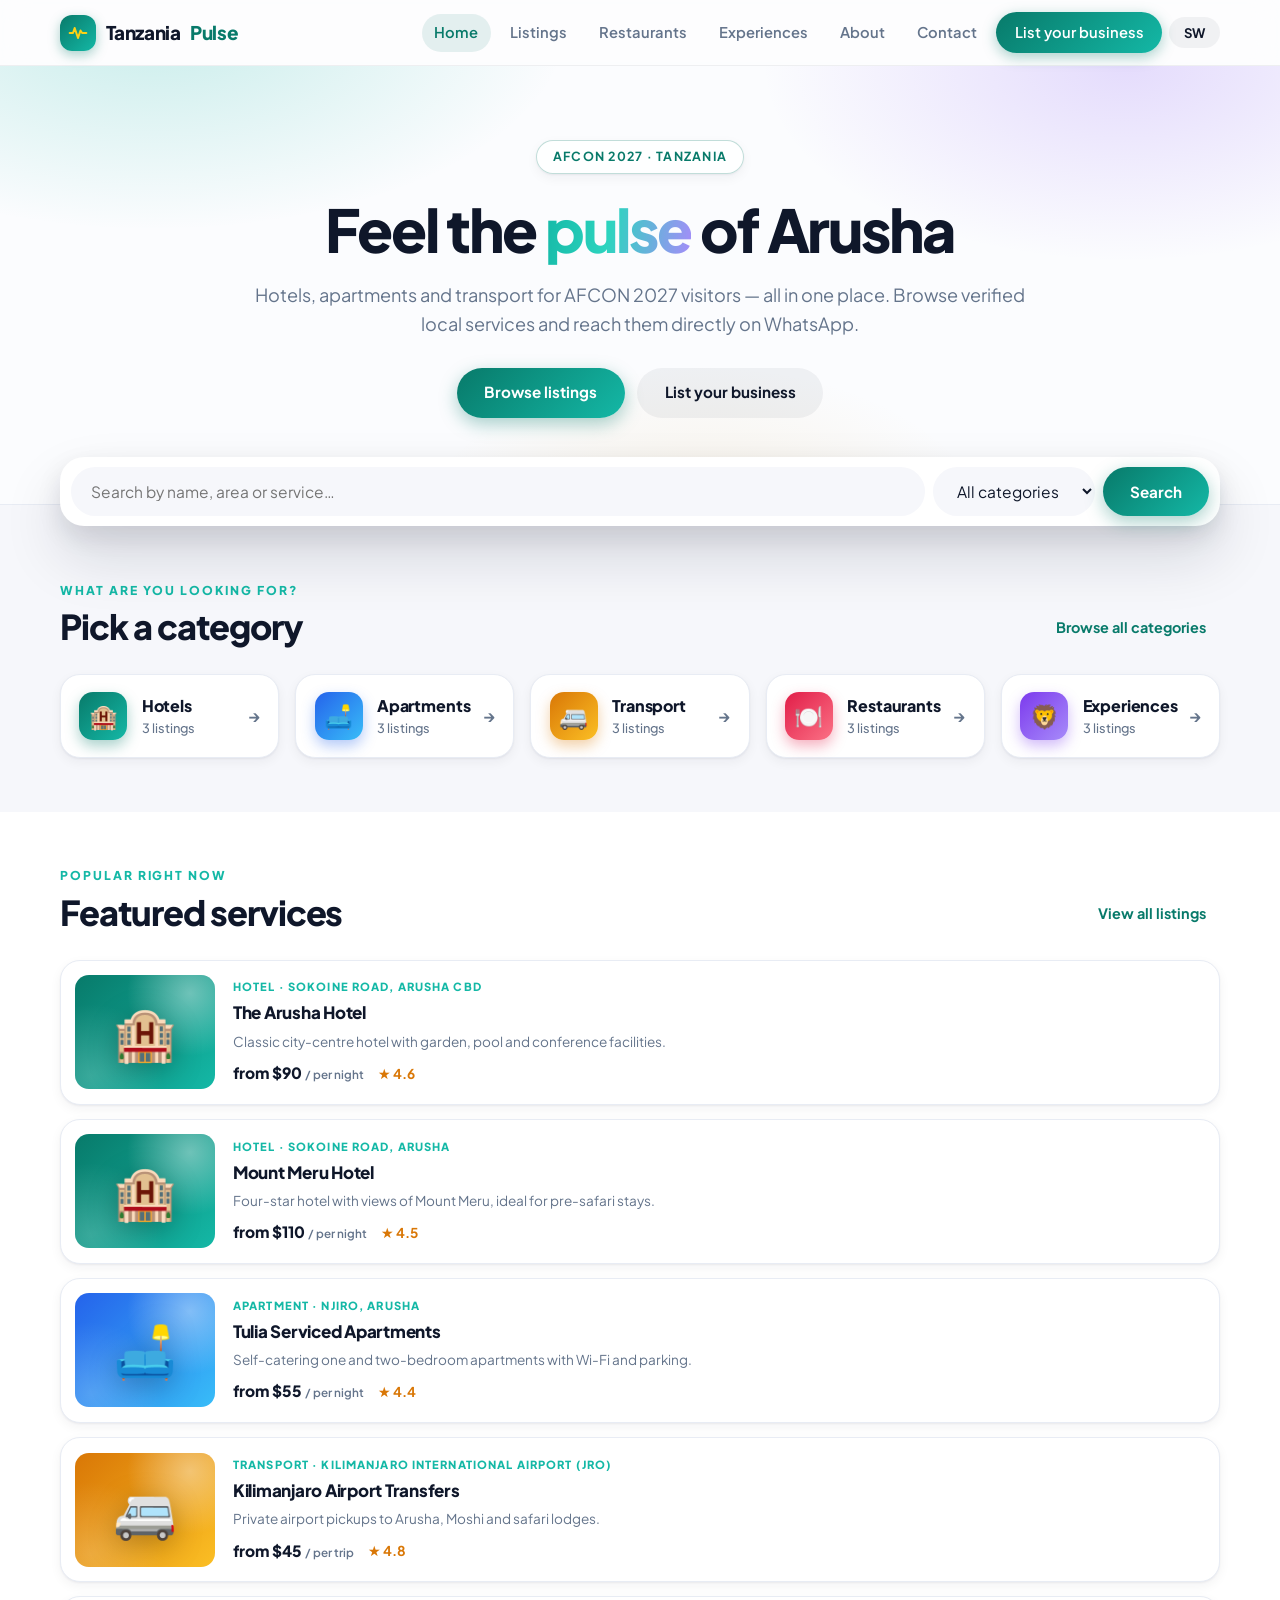
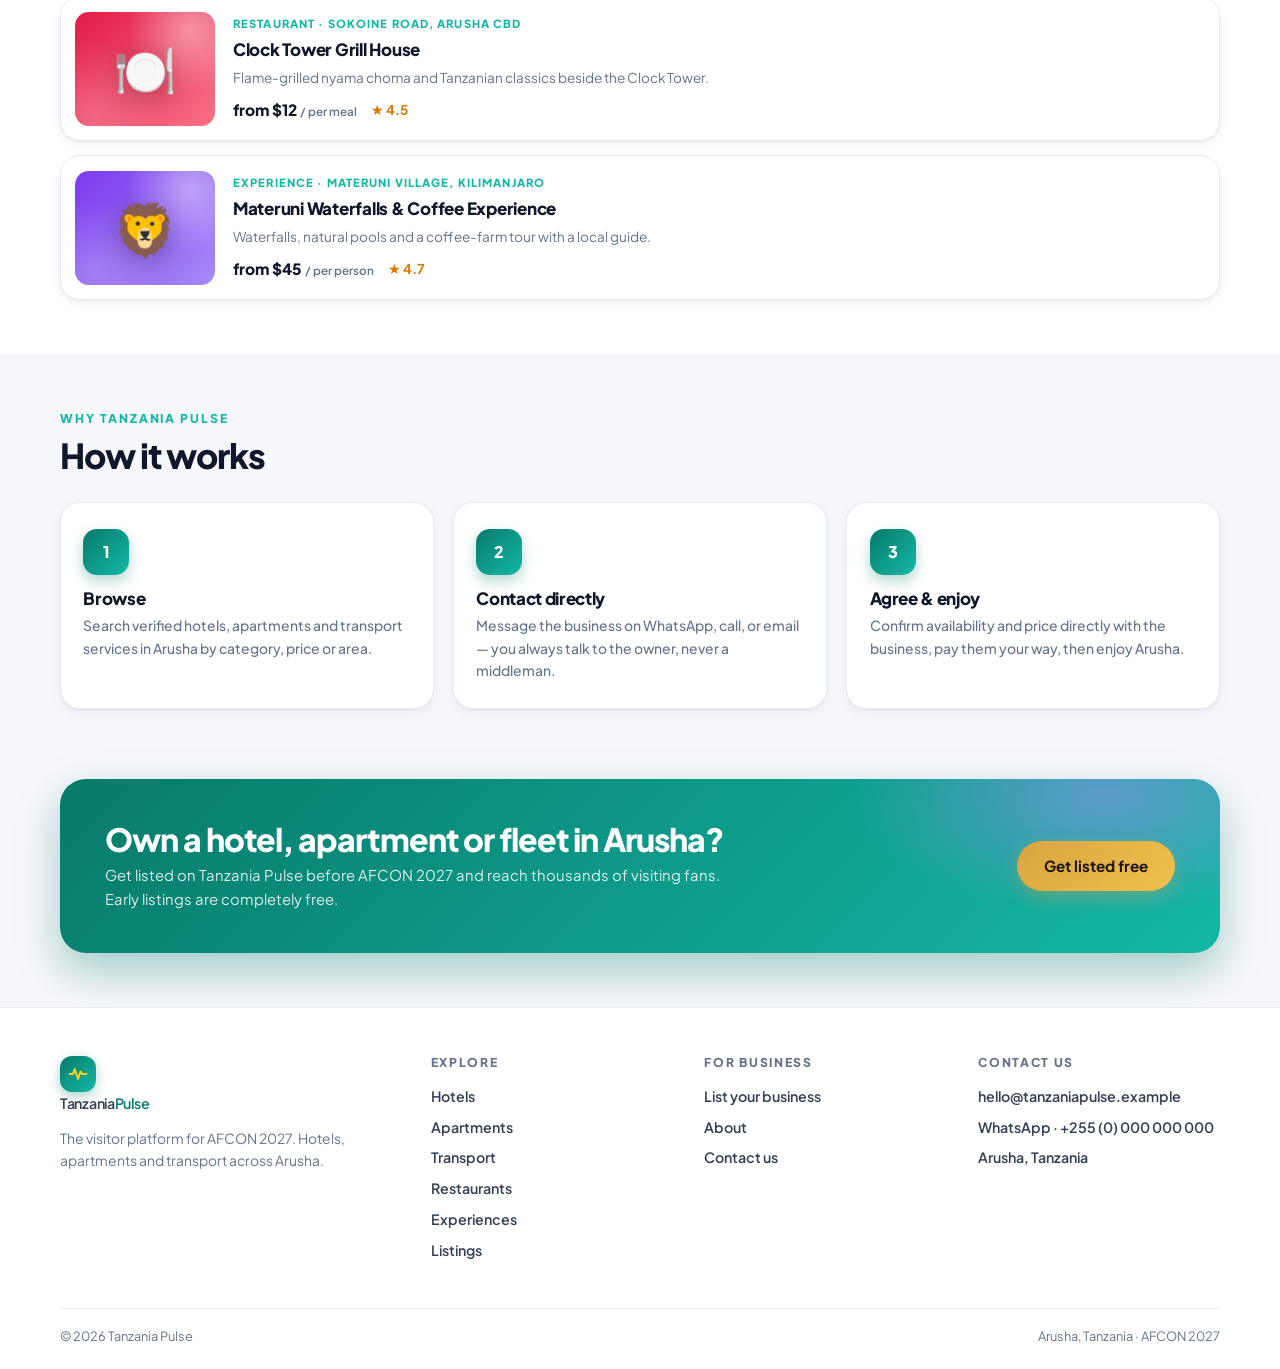
==== commit c7e1bb6c: "Redesign: modern SaaS look — glass header, gradient hero, light cards, Plus Jakarta Sans" ====
--- a/index.html
+++ b/index.html
@@ -8,20 +8,10 @@
   <meta name="theme-color" content="#087A6A" />
   <link rel="preconnect" href="https://fonts.googleapis.com" />
   <link rel="preconnect" href="https://fonts.gstatic.com" crossorigin />
-  <link href="https://fonts.googleapis.com/css2?family=Encode+Sans+Condensed:wght@400;500;600;700;800&family=Instrument+Serif:ital@0;1&family=Oxygen:wght@400;700&display=swap" rel="stylesheet" />
+  <link href="https://fonts.googleapis.com/css2?family=Plus+Jakarta+Sans:wght@400;500;600;700;800&display=swap" rel="stylesheet" />
   <link rel="stylesheet" href="css/styles.css" />
 </head>
 <body>
-  <div class="topbar">
-    <div class="container topbar__inner">
-      <span class="topbar__tag" data-i18n="top_tagline">Everything Tanzania. One place.</span>
-      <button class="topbar__find" id="topFind" type="button">
-        <svg viewBox="0 0 24 24" aria-hidden="true"><circle cx="11" cy="11" r="7"/><path d="m20 20-3.5-3.5"/></svg>
-        <span data-i18n="top_find">What are you looking for?</span>
-      </button>
-    </div>
-  </div>
-
   <header class="site-header">
     <div class="container header-inner">
       <a href="index.html" class="logo">
@@ -45,193 +35,134 @@
   </header>
 
   <main>
-    <!-- Front page -->
-    <section class="front">
-      <div class="container">
-        <div class="front__head">
-          <h1 class="front__h1" data-i18n="front_eyebrow">Tanzania visitor guide · AFCON 2027</h1>
-          <span class="front__date" id="frontDate"></span>
-        </div>
-
-        <div class="front__grid">
-          <a class="story story--lead cover-art cover--hotel" href="listings.html">
-            <span class="story__body">
-              <span class="badge" data-i18n="lead_badge">Stay · Eat · Explore</span>
-              <span class="story__title" data-i18n="lead_title">Everything you need in Arusha for AFCON 2027</span>
-              <span class="story__text" data-i18n="lead_text">Verified hotels, apartments, transport, restaurants and experiences — reach every business directly on WhatsApp, with no booking fees.</span>
-              <span class="meta meta--light"><strong id="statCount">15</strong> <span data-i18n="stat_services">Services listed</span> · <span data-i18n="stat_free">Free to browse</span></span>
-            </span>
-          </a>
-
-          <a class="story story--side cover-art cover--apartment" href="hotels.html">
-            <span class="story__body">
-              <span class="story__title" data-i18n="side_stay_t">Where to stay</span>
-              <span class="meta meta--light" data-i18n="side_stay_d">Hotels &amp; apartments across Arusha</span>
-            </span>
-          </a>
-
-          <a class="story story--side cover-art cover--restaurant" href="eat.html">
-            <span class="story__body">
-              <span class="story__title" data-i18n="side_eat_t">Where to eat</span>
-              <span class="meta meta--light" data-i18n="side_eat_d">Grills, coffee houses &amp; rooftops</span>
-            </span>
-          </a>
-        </div>
-
-        <div class="search-wrap">
-          <form class="search-bar" id="homeSearch">
-            <input type="text" name="q" id="homeSearchInput" data-i18n-placeholder="search_ph" placeholder="Search by name, area or service…" autocomplete="off" />
-            <select name="cat" id="homeSearchCat" aria-label="Category">
-              <option value="all" data-i18n="cat_all">All categories</option>
-              <option value="hotel" data-i18n="cat_hotel">Hotels</option>
-              <option value="apartment" data-i18n="cat_apartment">Apartments</option>
-              <option value="transport" data-i18n="cat_transport">Transport</option>
-              <option value="restaurant" data-i18n="cat_restaurant">Restaurants</option>
-              <option value="experience" data-i18n="cat_experience">Experiences</option>
-            </select>
-            <button class="btn btn-dark" type="submit" data-i18n="search_btn">Search</button>
-          </form>
-        </div>
-      </div>
-    </section>
-
-    <!-- Topic chips -->
-    <div class="topics">
-      <div class="container topics__inner">
-        <span class="topics__label" data-i18n="footer_explore">Explore</span>
-        <div class="topics__chips">
-          <a class="chip active" href="listings.html"><em data-i18n="cat_all">All categories</em> <span id="totalCount">15</span></a>
-          <a class="chip" href="hotels.html"><em data-i18n="cat_hotel">Hotels</em> <span data-count-for="hotel">0</span></a>
-          <a class="chip" href="apartments.html"><em data-i18n="cat_apartment">Apartments</em> <span data-count-for="apartment">0</span></a>
-          <a class="chip" href="transport.html"><em data-i18n="cat_transport">Transport</em> <span data-count-for="transport">0</span></a>
-          <a class="chip" href="eat.html"><em data-i18n="cat_restaurant">Restaurants</em> <span data-count-for="restaurant">0</span></a>
-          <a class="chip" href="experiences.html"><em data-i18n="cat_experience">Experiences</em> <span data-count-for="experience">0</span></a>
-        </div>
-      </div>
+    <!-- Hero -->
+    <section class="hero">
+      <div class="container hero__inner">
+        <span class="hero-pill" data-i18n="hero_eyebrow">AFCON 2027 · Tanzania</span>
+        <h1 data-i18n="hero_title">Feel the <span class="pop">pulse</span> of Arusha</h1>
+        <p class="hero__sub" data-i18n="hero_lead">Hotels, apartments and transport for AFCON 2027 visitors — all in one place. Browse verified local services and reach them directly on WhatsApp.</p>
+        <div class="hero__ctas">
+          <a class="btn btn-green" href="listings.html" data-i18n="hero_cta1">Browse listings</a>
+          <a class="btn btn-ghost" href="submit.html" data-i18n="nav_submit">List your business</a>
+        </div>
+      </div>
+    </section>
+
+    <!-- Floating search -->
+    <div class="container search-wrap">
+      <form class="search-card" id="homeSearch">
+        <input type="text" name="q" id="homeSearchInput" data-i18n-placeholder="search_ph" placeholder="Search by name, area or service…" autocomplete="off" />
+        <select name="cat" id="homeSearchCat" aria-label="Category">
+          <option value="all" data-i18n="cat_all">All categories</option>
+          <option value="hotel" data-i18n="cat_hotel">Hotels</option>
+          <option value="apartment" data-i18n="cat_apartment">Apartments</option>
+          <option value="transport" data-i18n="cat_transport">Transport</option>
+          <option value="restaurant" data-i18n="cat_restaurant">Restaurants</option>
+          <option value="experience" data-i18n="cat_experience">Experiences</option>
+        </select>
+        <button class="btn btn-green" type="submit" data-i18n="search_btn">Search</button>
+      </form>
     </div>
 
-    <!-- Featured + sidebar -->
-    <section class="section" id="featured">
-      <div class="container layout">
-        <div class="layout__main">
-          <div class="section__head">
-            <div>
-              <span class="eyebrow" data-i18n="feat_eyebrow">Popular right now</span>
-              <h2 class="section__title" data-i18n="feat_title">Featured services</h2>
-            </div>
-            <a class="more" href="listings.html" data-i18n="feat_viewall">View all listings</a>
-          </div>
-          <div class="listings-grid" id="featuredGrid"></div>
-          <p class="mt-block"><a class="btn btn-outline btn-sm" href="listings.html" data-i18n="feat_viewall">View all listings</a></p>
-        </div>
-
-        <aside class="layout__side">
-          <div class="widget">
-            <h3 class="widget__title" data-i18n="picks_title">Most wanted</h3>
-            <ol class="ranked" id="picksList"></ol>
-          </div>
-
-          <div class="widget widget--brand">
-            <h3 data-i18n="afcon_title">Tanzania 2027</h3>
-            <p data-i18n="afcon_text">Coming for the football. Stay for the experience.</p>
-            <a class="btn btn-gold btn-sm" href="listings.html" data-i18n="afcon_cta">Explore listings</a>
-          </div>
-
-          <div class="widget">
-            <h3 class="widget__title" data-i18n="quick_title">Popular searches</h3>
-            <div class="quick-chips">
-              <a class="chip" href="listings.html?cat=hotel" data-i18n="quick_1">Stays in Arusha</a>
-              <a class="chip" href="listings.html?cat=transport&amp;q=airport" data-i18n="quick_2">Airport transfers</a>
-              <a class="chip" href="listings.html?q=safari" data-i18n="quick_3">Safari day trips</a>
-              <a class="chip" href="listings.html?q=nyama" data-i18n="quick_4">Nyama choma</a>
-              <a class="chip" href="listings.html?q=kilimanjaro" data-i18n="quick_5">Kilimanjaro hikes</a>
-            </div>
-          </div>
-        </aside>
-      </div>
-    </section>
-
-    <!-- Stay & eat -->
-    <section class="section section--sand" id="stayeat">
+    <!-- Categories -->
+    <section class="section" id="categories">
       <div class="container">
         <div class="section__head">
           <div>
             <span class="eyebrow" data-i18n="cat_eyebrow">What are you looking for?</span>
-            <h2 class="section__title" data-i18n="stayeat_title">Where to stay &amp; eat</h2>
-          </div>
-          <a class="more" href="listings.html" data-i18n="catp_viewall">Browse all categories</a>
-        </div>
-
-        <div class="stay">
-          <a class="stay__card cover-art cover--hotel" href="hotels.html">
-            <span class="stay__body">
-              <span class="stay__count"><span data-count-for="hotel">0</span> <span data-i18n="list_count">listings</span></span>
-              <strong data-i18n="cat_hotel">Hotels</strong>
-              <span class="last" data-i18n="cat_hotel_desc">City hotels and lodges with breakfast, pools and match-day transfers.</span>
-            </span>
-          </a>
-          <a class="stay__card cover-art cover--restaurant" href="eat.html">
-            <span class="stay__body">
-              <span class="stay__count"><span data-count-for="restaurant">0</span> <span data-i18n="list_count">listings</span></span>
-              <strong data-i18n="cat_restaurant">Restaurants</strong>
-              <span class="last" data-i18n="cat_restaurant_desc">Grills, coffee houses and rooftops — where fans and locals actually eat.</span>
-            </span>
-          </a>
-        </div>
-
-        <div class="stay__quick">
-          <span class="label" data-i18n="footer_explore">Explore</span>
-          <a class="chip" href="apartments.html"><em data-i18n="cat_apartment">Apartments</em> <span data-count-for="apartment">0</span></a>
-          <a class="chip" href="transport.html"><em data-i18n="cat_transport">Transport</em> <span data-count-for="transport">0</span></a>
-          <a class="chip" href="experiences.html"><em data-i18n="cat_experience">Experiences</em> <span data-count-for="experience">0</span></a>
-        </div>
-      </div>
-    </section>
-
-    <!-- Experiences -->
-    <section class="section" id="experiences">
+            <h2 class="section__title" data-i18n="cat_title">Pick a category</h2>
+          </div>
+          <a class="more" href="listings.html" data-i18n="catp_viewall">Browse all categories →</a>
+        </div>
+        <div class="categories">
+          <a class="cat-tile" href="hotels.html">
+            <span class="cat-tile__icon cover--hotel">🏨</span>
+            <span class="cat-tile__body">
+              <span class="cat-tile__name" data-i18n="cat_hotel">Hotels</span>
+              <span class="cat-tile__count"><span data-count-for="hotel">0</span> <span data-i18n="list_count">listings</span></span>
+            </span>
+            <span class="cat-tile__arrow">→</span>
+          </a>
+          <a class="cat-tile" href="apartments.html">
+            <span class="cat-tile__icon cover--apartment">🛋️</span>
+            <span class="cat-tile__body">
+              <span class="cat-tile__name" data-i18n="cat_apartment">Apartments</span>
+              <span class="cat-tile__count"><span data-count-for="apartment">0</span> <span data-i18n="list_count">listings</span></span>
+            </span>
+            <span class="cat-tile__arrow">→</span>
+          </a>
+          <a class="cat-tile" href="transport.html">
+            <span class="cat-tile__icon cover--transport">🚐</span>
+            <span class="cat-tile__body">
+              <span class="cat-tile__name" data-i18n="cat_transport">Transport</span>
+              <span class="cat-tile__count"><span data-count-for="transport">0</span> <span data-i18n="list_count">listings</span></span>
+            </span>
+            <span class="cat-tile__arrow">→</span>
+          </a>
+          <a class="cat-tile" href="eat.html">
+            <span class="cat-tile__icon cover--restaurant">🍽️</span>
+            <span class="cat-tile__body">
+              <span class="cat-tile__name" data-i18n="cat_restaurant">Restaurants</span>
+              <span class="cat-tile__count"><span data-count-for="restaurant">0</span> <span data-i18n="list_count">listings</span></span>
+            </span>
+            <span class="cat-tile__arrow">→</span>
+          </a>
+          <a class="cat-tile" href="experiences.html">
+            <span class="cat-tile__icon cover--experience">🦁</span>
+            <span class="cat-tile__body">
+              <span class="cat-tile__name" data-i18n="cat_experience">Experiences</span>
+              <span class="cat-tile__count"><span data-count-for="experience">0</span> <span data-i18n="list_count">listings</span></span>
+            </span>
+            <span class="cat-tile__arrow">→</span>
+          </a>
+        </div>
+      </div>
+    </section>
+
+    <!-- Featured -->
+    <section class="section section--white" id="featured">
       <div class="container">
         <div class="section__head">
           <div>
-            <span class="eyebrow" data-i18n="cat_experience">Experiences</span>
-            <h2 class="section__title" data-i18n="exp_title">Things to do between matches</h2>
-          </div>
-          <a class="more" href="experiences.html" data-i18n="feat_viewall">View all listings</a>
-        </div>
-        <div class="listings-grid" id="expGrid"></div>
-      </div>
-    </section>
-
-    <!-- Why -->
-    <section class="section why" id="why">
+            <span class="eyebrow" data-i18n="feat_eyebrow">Popular right now</span>
+            <h2 class="section__title" data-i18n="feat_title">Featured services</h2>
+          </div>
+          <a class="more" href="listings.html" data-i18n="feat_viewall">View all listings →</a>
+        </div>
+        <div class="listings-grid" id="featuredGrid"></div>
+      </div>
+    </section>
+
+    <!-- How it works -->
+    <section class="section" id="how">
       <div class="container">
         <div class="section__head">
           <div>
             <span class="eyebrow" data-i18n="why_eyebrow">Why Tanzania Pulse</span>
-            <h2 class="section__title" data-i18n="why_title">Built for match day</h2>
+            <h2 class="section__title" data-i18n="how_title">How it works</h2>
           </div>
         </div>
         <div class="steps">
           <div class="step-card">
-            <span class="num">01</span>
-            <h3 data-i18n="why_1_t">No booking fees</h3>
-            <p data-i18n="why_1_d">You contact the business directly — WhatsApp or call. We never add a hidden charge to your stay or ride.</p>
+            <span class="num">1</span>
+            <h3 data-i18n="how_1_t">Browse</h3>
+            <p data-i18n="how_1_d">Search verified hotels, apartments and transport services in Arusha by category, price or area.</p>
           </div>
           <div class="step-card">
-            <span class="num">02</span>
-            <h3 data-i18n="why_2_t">Local &amp; verified</h3>
-            <p data-i18n="why_2_d">Every listing is a real Arusha business. We verify locations, photos and contacts before publishing.</p>
+            <span class="num">2</span>
+            <h3 data-i18n="how_2_t">Contact directly</h3>
+            <p data-i18n="how_2_d">Message the business on WhatsApp, call, or email — you always talk to the owner, never a middleman.</p>
           </div>
           <div class="step-card">
-            <span class="num">03</span>
-            <h3 data-i18n="why_3_t">EN &amp; SW friendly</h3>
-            <p data-i18n="why_3_d">Browse in English or Kiswahili. Local hosts and international fans speak the same language here.</p>
-          </div>
-        </div>
-      </div>
-    </section>
-
-    <!-- Owner band -->
+            <span class="num">3</span>
+            <h3 data-i18n="how_3_t">Agree &amp; enjoy</h3>
+            <p data-i18n="how_3_d">Confirm availability and price directly with the business, pay them your way, then enjoy Arusha.</p>
+          </div>
+        </div>
+      </div>
+    </section>
+
+    <!-- Owner CTA -->
     <section class="owner-band" id="owners">
       <div class="container">
         <div class="owner-cta">
@@ -239,7 +170,7 @@
             <h2 data-i18n="owner_title">Own a hotel, apartment or fleet in Arusha?</h2>
             <p data-i18n="owner_desc">Get listed on Tanzania Pulse before AFCON 2027 and reach thousands of visiting fans. Early listings are completely free.</p>
           </div>
-          <a class="btn btn-dark" href="submit.html" data-i18n="owner_btn">Get listed free</a>
+          <a class="btn btn-gold" href="submit.html" data-i18n="owner_btn">Get listed free</a>
         </div>
       </div>
     </section>
@@ -294,32 +225,9 @@
       const featured = LISTINGS.filter((l) => l.featured).slice(0, 6);
       renderCards(document.getElementById("featuredGrid"), featured);
 
-      const exp = LISTINGS.filter((l) => l.category === "experience").slice(0, 3);
-      renderCards(document.getElementById("expGrid"), exp, "tile");
-
-      const stat = document.getElementById("statCount");
-      if (stat) stat.textContent = LISTINGS.length;
-
-      const total = document.getElementById("totalCount");
-      if (total) total.textContent = LISTINGS.length;
-
       document.querySelectorAll("[data-count-for]").forEach((el) => {
         el.textContent = LISTINGS.filter((l) => l.category === el.dataset.countFor).length;
       });
-
-      const dateEl = document.getElementById("frontDate");
-      if (dateEl) {
-        const loc = currentLang === "sw" ? "sw-TZ" : "en-GB";
-        dateEl.textContent = new Date().toLocaleDateString(loc, { weekday: "long", day: "numeric", month: "long", year: "numeric" });
-      }
-
-      const picks = [...LISTINGS].sort((a, b) => b.rating - a.rating).slice(0, 5);
-      const picksList = document.getElementById("picksList");
-      if (picksList) {
-        picksList.innerHTML = picks
-          .map((p) => `<li><a href="listing.html?id=${encodeURIComponent(p.id)}"><span class="kicker">${catLabel(p.category)}</span><strong>${p.name}</strong></a></li>`)
-          .join("");
-      }
 
       document.getElementById("homeSearch").addEventListener("submit", (e) => {
         e.preventDefault();
@@ -330,18 +238,7 @@
     });
 
     document.addEventListener("rerender", () => {
-      const loc = currentLang === "sw" ? "sw-TZ" : "en-GB";
-      const dateEl = document.getElementById("frontDate");
-      if (dateEl) dateEl.textContent = new Date().toLocaleDateString(loc, { weekday: "long", day: "numeric", month: "long", year: "numeric" });
       renderCards(document.getElementById("featuredGrid"), LISTINGS.filter((l) => l.featured).slice(0, 6));
-      renderCards(document.getElementById("expGrid"), LISTINGS.filter((l) => l.category === "experience").slice(0, 3), "tile");
-      const picks = [...LISTINGS].sort((a, b) => b.rating - a.rating).slice(0, 5);
-      const picksList = document.getElementById("picksList");
-      if (picksList) {
-        picksList.innerHTML = picks
-          .map((p) => `<li><a href="listing.html?id=${encodeURIComponent(p.id)}"><span class="kicker">${catLabel(p.category)}</span><strong>${p.name}</strong></a></li>`)
-          .join("");
-      }
     });
   </script>
 </body>
--- a/css/styles.css
+++ b/css/styles.css
@@ -1,28 +1,30 @@
 /* ============================================================
-   TANZANIA PULSE — editorial design system
-   Inspired by the Safari Snapshot layout language:
-   condensed display type, sand sections, art covers, dense rows
+   TANZANIA PULSE — modern SaaS design system
+   Soft slate canvas · gradient accents · glass header ·
+   rounded cards · one typeface (Plus Jakarta Sans)
    ============================================================ */
 
 :root {
-  --sand: #f7f5ef;
-  --white: #ffffff;
+  --bg: #f6f7fb;
+  --surface: #ffffff;
+  --ink: #0f172a;
+  --muted: #64748b;
+  --line: #e8ecf4;
   --green: #087a6a;
-  --green-dark: #065f53;
+  --teal: #14b8a6;
   --gold: #d9a441;
-  --gold-dark: #c08f2e;
-  --charcoal: #111111;
-  --ink: #111111;
-  --blue: #1b5e7a;
-  --red: #c0392b;
-  --success: #2e7d4f;
-  --muted: #6f6b60;
-  --line: #e4e0d4;
-  --shadow: 0 8px 24px rgba(17, 17, 17, 0.1);
-  --radius: 10px;
-  --display: "Encode Sans Condensed", "Arial Narrow", sans-serif;
-  --body: "Oxygen", "Segoe UI", system-ui, sans-serif;
-  --serif: "Instrument Serif", Georgia, serif;
+  --violet: #8b5cf6;
+  --red: #e11d48;
+  --blue: #2563eb;
+  --amber: #d97706;
+  --grad: linear-gradient(135deg, #087a6a, #14b8a6);
+  --grad-gold: linear-gradient(135deg, #d9a441, #f0c14b);
+  --grad-dark: linear-gradient(135deg, #0f172a, #334155);
+  --shadow-sm: 0 1px 2px rgba(15, 23, 42, 0.05), 0 4px 12px rgba(15, 23, 42, 0.05);
+  --shadow-md: 0 4px 10px rgba(15, 23, 42, 0.06), 0 16px 34px rgba(15, 23, 42, 0.09);
+  --shadow-lg: 0 10px 24px rgba(15, 23, 42, 0.1), 0 30px 60px rgba(15, 23, 42, 0.14);
+  --radius: 20px;
+  --font: "Plus Jakarta Sans", "Segoe UI", system-ui, sans-serif;
 }
 
 * { margin: 0; padding: 0; box-sizing: border-box; }
@@ -30,10 +32,10 @@
 html { scroll-behavior: smooth; }
 
 body {
-  font-family: var(--body);
-  background: var(--white);
+  font-family: var(--font);
+  background: var(--bg);
   color: var(--ink);
-  line-height: 1.65;
+  line-height: 1.6;
   font-size: 16px;
   -webkit-font-smoothing: antialiased;
 }
@@ -42,101 +44,61 @@
 a { color: inherit; text-decoration: none; }
 button, input, select, textarea { font-family: inherit; }
 
-.container, .wrap { width: min(1180px, 92%); margin: 0 auto; }
-
-::selection { background: var(--gold); color: var(--charcoal); }
-
-h1, h2, h3, h4 { font-family: var(--display); font-weight: 700; line-height: 1.15; }
-
-.serif-it { font-family: var(--serif); font-style: italic; font-weight: 400; text-transform: none; }
-
-/* ---------- Cover art (SVG topo placeholders) ---------- */
+::selection { background: rgba(20, 184, 166, 0.3); }
+
+h1, h2, h3, h4 { font-weight: 800; line-height: 1.15; letter-spacing: -0.02em; }
+
+.container, .wrap { width: min(1160px, 92%); margin: 0 auto; }
+
+.grad-text, .pop {
+  background: linear-gradient(100deg, #14b8a6, #2dd4bf 45%, #a78bfa);
+  -webkit-background-clip: text;
+  background-clip: text;
+  -webkit-text-fill-color: transparent;
+  color: transparent;
+}
+
+/* ---------- Category gradients (covers + icon tiles) ---------- */
+.cover--hotel { --g1: #087a6a; --g2: #14b8a6; }
+.cover--apartment { --g1: #2563eb; --g2: #38bdf8; }
+.cover--transport { --g1: #d97706; --g2: #fbbf24; }
+.cover--restaurant { --g1: #e11d48; --g2: #fb7185; }
+.cover--experience { --g1: #7c3aed; --g2: #a78bfa; }
+
+/* ---------- Cover art (gradient + glyph) ---------- */
 .cover-art {
   position: relative;
-  display: block;
+  display: grid;
+  place-items: center;
   overflow: hidden;
-  background-color: var(--cat, var(--green));
-  background-image: url("data:image/svg+xml,%3Csvg xmlns='http://www.w3.org/2000/svg' width='420' height='240' viewBox='0 0 420 240'%3E%3Cg fill='none' stroke='rgba(255,255,255,0.16)' stroke-width='2.5'%3E%3Cpath d='M-20 40 C 90 8 170 92 250 44 S 390 16 450 52'/%3E%3Cpath d='M-20 72 C 90 40 170 124 250 76 S 390 48 450 84'/%3E%3Cpath d='M-20 104 C 90 72 170 156 250 108 S 390 80 450 116'/%3E%3Cpath d='M-20 136 C 90 104 170 188 250 140 S 390 112 450 148'/%3E%3Cpath d='M-20 168 C 90 136 170 220 250 172 S 390 144 450 180'/%3E%3Cpath d='M-20 200 C 90 168 170 252 250 204 S 390 176 450 212'/%3E%3Cpath d='M-20 232 C 90 200 170 284 250 236 S 390 208 450 244'/%3E%3C/g%3E%3C/svg%3E");
-  background-size: cover;
-  background-position: center;
+  background: linear-gradient(135deg, var(--g1, var(--green)), var(--g2, var(--teal)));
+}
+
+.cover-art::before {
+  content: "";
+  position: absolute;
+  inset: 0;
+  background:
+    radial-gradient(circle at 82% 16%, rgba(255, 255, 255, 0.4), transparent 42%),
+    radial-gradient(circle at 12% 88%, rgba(255, 255, 255, 0.18), transparent 45%);
 }
 
 .cover-art::after {
   content: attr(data-mark);
-  position: absolute;
-  left: 4%;
-  bottom: -4%;
-  font-family: var(--display);
-  font-weight: 800;
-  font-size: clamp(3.4rem, 9vw, 6.5rem);
-  line-height: 1;
-  letter-spacing: -0.04em;
-  text-transform: uppercase;
-  color: rgba(255, 255, 255, 0.22);
-  pointer-events: none;
-}
-
-.cover--hotel { --cat: #087a6a; }
-.cover--apartment { --cat: #1b5e7a; }
-.cover--transport { --cat: #d9a441; }
-.cover--restaurant { --cat: #c0392b; }
-.cover--experience { --cat: #111111; }
-
-/* ---------- Topbar ---------- */
-.topbar {
-  background: var(--charcoal);
-  color: rgba(255, 255, 255, 0.85);
-  font-size: 0.78rem;
-  border-bottom: 1px solid rgba(255, 255, 255, 0.12);
-}
-
-.topbar__inner {
-  display: flex;
-  align-items: center;
-  justify-content: space-between;
-  gap: 1rem;
-  padding: 0.45rem 0;
-}
-
-.topbar__tag {
-  font-family: var(--serif);
-  font-style: italic;
-  font-size: 0.92rem;
-  color: var(--gold);
-  white-space: nowrap;
-  overflow: hidden;
-  text-overflow: ellipsis;
-}
-
-.topbar__find {
-  display: inline-flex;
-  align-items: center;
-  gap: 0.45rem;
-  background: rgba(255, 255, 255, 0.08);
-  border: 1px solid rgba(255, 255, 255, 0.2);
-  color: var(--white);
-  border-radius: 999px;
-  padding: 0.28rem 0.9rem;
-  font-size: 0.76rem;
-  font-family: var(--display);
-  font-weight: 600;
-  letter-spacing: 0.04em;
-  text-transform: uppercase;
-  cursor: pointer;
-  transition: all 0.2s;
-  white-space: nowrap;
-}
-
-.topbar__find:hover { background: var(--green); border-color: var(--green); }
-.topbar__find svg { width: 13px; height: 13px; stroke: currentColor; fill: none; stroke-width: 2; }
-
-/* ---------- Header ---------- */
+  position: relative;
+  font-size: clamp(2rem, 6vw, 3.2rem);
+  filter: drop-shadow(0 6px 14px rgba(0, 0, 0, 0.25));
+}
+
+/* ---------- Header (glass) ---------- */
 .site-header {
   position: sticky;
   top: 0;
   z-index: 60;
-  background: var(--white);
-  border-bottom: 3px solid var(--charcoal);
+  background: rgba(255, 255, 255, 0.72);
+  backdrop-filter: blur(14px);
+  -webkit-backdrop-filter: blur(14px);
+  border-bottom: 1px solid rgba(15, 23, 42, 0.06);
 }
 
 .header-inner {
@@ -144,77 +106,71 @@
   align-items: center;
   justify-content: space-between;
   gap: 1.2rem;
-  padding: 0.7rem 0;
+  padding: 0.75rem 0;
 }
 
 .logo {
   display: flex;
   align-items: center;
-  gap: 0.55rem;
-  font-family: var(--display);
+  gap: 0.6rem;
   font-weight: 800;
-  font-size: 1.25rem;
-  letter-spacing: 0.01em;
-  text-transform: uppercase;
-  color: var(--charcoal);
+  font-size: 1.18rem;
+  letter-spacing: -0.02em;
+  color: var(--ink);
   white-space: nowrap;
 }
 
 .logo-mark {
-  width: 34px;
-  height: 34px;
-  border-radius: 8px;
-  background: var(--green);
+  width: 36px;
+  height: 36px;
+  border-radius: 12px;
+  background: var(--grad);
   display: grid;
   place-items: center;
   flex-shrink: 0;
+  box-shadow: 0 4px 12px rgba(8, 122, 106, 0.35);
 }
 
 .logo-mark svg { width: 20px; height: 20px; }
 .logo .accent { color: var(--green); }
 
-.main-nav { display: flex; align-items: center; gap: 1.3rem; }
+.main-nav { display: flex; align-items: center; gap: 0.4rem; }
 
 .main-nav a {
-  font-family: var(--display);
+  font-size: 0.92rem;
   font-weight: 600;
-  font-size: 0.92rem;
-  letter-spacing: 0.03em;
-  text-transform: uppercase;
-  color: var(--charcoal);
-  padding-bottom: 2px;
-  border-bottom: 2px solid transparent;
-  transition: color 0.15s, border-color 0.15s;
-}
-
-.main-nav a:hover { color: var(--green); }
-.main-nav a.active { color: var(--green); border-bottom-color: var(--gold); }
+  color: var(--muted);
+  padding: 0.45rem 0.8rem;
+  border-radius: 999px;
+  transition: all 0.15s;
+}
+
+.main-nav a:hover { color: var(--ink); background: rgba(15, 23, 42, 0.05); }
+.main-nav a.active { color: var(--green); background: rgba(8, 122, 106, 0.1); }
 
 .main-nav a.nav-cta {
-  background: var(--charcoal);
-  color: var(--gold);
-  padding: 0.45rem 1rem;
-  border-radius: 6px;
-  border-bottom: none;
-}
-
-.main-nav a.nav-cta:hover { background: var(--green); color: var(--white); }
-.main-nav a.nav-cta.active { color: var(--gold); border-bottom: none; }
+  background: var(--grad);
+  color: var(--white, #fff);
+  padding: 0.55rem 1.15rem;
+  box-shadow: 0 4px 14px rgba(8, 122, 106, 0.35);
+}
+
+.main-nav a.nav-cta:hover { filter: brightness(1.07); color: #fff; background: var(--grad); }
+.main-nav a.nav-cta.active { color: #fff; background: var(--grad); }
 
 .lang-toggle {
-  background: transparent;
-  border: 2px solid var(--line);
-  color: var(--charcoal);
-  border-radius: 6px;
-  padding: 0.28rem 0.7rem;
-  font-family: var(--display);
+  background: rgba(15, 23, 42, 0.05);
+  border: none;
+  color: var(--ink);
+  border-radius: 999px;
+  padding: 0.45rem 0.95rem;
   font-weight: 700;
-  font-size: 0.8rem;
+  font-size: 0.82rem;
   cursor: pointer;
   transition: all 0.15s;
 }
 
-.lang-toggle:hover { border-color: var(--green); color: var(--green); }
+.lang-toggle:hover { background: rgba(8, 122, 106, 0.12); color: var(--green); }
 
 .nav-toggle {
   display: none;
@@ -226,7 +182,7 @@
   padding: 0.4rem;
 }
 
-.nav-toggle span { width: 24px; height: 3px; background: var(--charcoal); border-radius: 2px; transition: transform 0.2s; }
+.nav-toggle span { width: 24px; height: 2.5px; background: var(--ink); border-radius: 2px; }
 
 /* ---------- Buttons ---------- */
 .btn {
@@ -236,366 +192,370 @@
   gap: 0.5rem;
   border: none;
   cursor: pointer;
-  font-family: var(--display);
   font-weight: 700;
-  font-size: 0.92rem;
-  letter-spacing: 0.04em;
+  font-size: 0.95rem;
+  border-radius: 999px;
+  padding: 0.8rem 1.7rem;
+  transition: all 0.18s;
+  text-align: center;
+}
+
+.btn:active { transform: scale(0.98); }
+.btn-green { background: var(--grad); color: #fff; box-shadow: 0 6px 18px rgba(8, 122, 106, 0.35); }
+.btn-green:hover { filter: brightness(1.07); box-shadow: 0 10px 24px rgba(8, 122, 106, 0.42); transform: translateY(-1px); }
+.btn-gold { background: var(--grad-gold); color: #1c1408; box-shadow: 0 6px 18px rgba(217, 164, 65, 0.35); }
+.btn-gold:hover { filter: brightness(1.05); transform: translateY(-1px); }
+.btn-dark { background: var(--grad-dark); color: #fff; box-shadow: 0 6px 18px rgba(15, 23, 42, 0.3); }
+.btn-dark:hover { filter: brightness(1.15); transform: translateY(-1px); }
+.btn-outline { background: var(--surface); color: var(--ink); border: 1.5px solid var(--line); box-shadow: var(--shadow-sm); }
+.btn-outline:hover { border-color: var(--green); color: var(--green); }
+.btn-ghost { background: rgba(15, 23, 42, 0.05); color: var(--ink); }
+.btn-ghost:hover { background: rgba(15, 23, 42, 0.1); }
+.btn-sm { padding: 0.55rem 1.2rem; font-size: 0.87rem; }
+
+/* ---------- Hero ---------- */
+.hero {
+  position: relative;
+  overflow: hidden;
+  background:
+    radial-gradient(640px 320px at 12% -10%, rgba(20, 184, 166, 0.22), transparent 65%),
+    radial-gradient(560px 300px at 88% 0%, rgba(139, 92, 246, 0.2), transparent 65%),
+    radial-gradient(420px 260px at 55% 110%, rgba(217, 164, 65, 0.14), transparent 70%),
+    #fbfcfe;
+  border-bottom: 1px solid var(--line);
+  padding: 4.6rem 0 5.4rem;
+  text-align: center;
+}
+
+.hero__inner { max-width: 780px; }
+
+.hero-pill {
+  display: inline-block;
+  background: rgba(255, 255, 255, 0.8);
+  border: 1px solid rgba(8, 122, 106, 0.25);
+  color: var(--green);
+  font-weight: 700;
+  font-size: 0.78rem;
+  letter-spacing: 0.1em;
   text-transform: uppercase;
-  border-radius: 6px;
-  padding: 0.72rem 1.5rem;
-  transition: all 0.15s;
-  text-align: center;
-}
-
-.btn:active { transform: scale(0.98); }
-.btn-green { background: var(--green); color: var(--white); }
-.btn-green:hover { background: var(--green-dark); }
-.btn-gold { background: var(--gold); color: var(--charcoal); }
-.btn-gold:hover { background: var(--gold-dark); }
-.btn-dark { background: var(--charcoal); color: var(--white); }
-.btn-dark:hover { background: #2b2b2b; }
-.btn-outline { background: transparent; border: 2px solid var(--charcoal); color: var(--charcoal); }
-.btn-outline:hover { background: var(--charcoal); color: var(--white); }
-.btn-ghost { background: transparent; color: var(--green); border: 2px solid var(--line); }
-.btn-ghost:hover { border-color: var(--green); }
-.btn-sm { padding: 0.5rem 1.05rem; font-size: 0.82rem; }
-
-/* ---------- Front (editorial hero) ---------- */
-.front { background: var(--sand); padding: 2.2rem 0 1rem; border-bottom: 1px solid var(--line); }
-
-.front__head {
+  border-radius: 999px;
+  padding: 0.4rem 1rem;
+  margin-bottom: 1.3rem;
+  box-shadow: var(--shadow-sm);
+}
+
+.hero h1 {
+  font-size: clamp(2.2rem, 6vw, 3.7rem);
+  letter-spacing: -0.035em;
+}
+
+.hero__sub {
+  margin-top: 1.1rem;
+  font-size: clamp(1rem, 2vw, 1.13rem);
+  color: var(--muted);
+  max-width: 62ch;
+  margin-left: auto;
+  margin-right: auto;
+}
+
+.hero__ctas { display: flex; gap: 0.8rem; justify-content: center; flex-wrap: wrap; margin-top: 1.8rem; }
+
+/* ---------- Floating search card ---------- */
+.search-wrap { margin-top: -3rem; position: relative; z-index: 20; }
+
+.search-card, .search-bar {
+  background: var(--surface);
+  border-radius: 24px;
+  box-shadow: var(--shadow-lg);
+  padding: 0.6rem;
+  display: grid;
+  grid-template-columns: 1fr auto auto;
+  gap: 0.5rem;
+  border: 1px solid rgba(255, 255, 255, 0.9);
+}
+
+.search-card input, .search-bar input,
+.search-card select, .search-bar select {
+  border: none;
+  border-radius: 999px;
+  padding: 0.85rem 1.25rem;
+  font-size: 0.97rem;
+  outline: none;
+  background: var(--bg);
+  min-width: 0;
+  color: var(--ink);
+}
+
+.search-card input:focus, .search-bar input:focus,
+.search-card select:focus, .search-bar select:focus {
+  background: #eefbf8;
+  box-shadow: inset 0 0 0 2px rgba(20, 184, 166, 0.5);
+}
+
+/* ---------- Sections ---------- */
+.section { padding: 3.4rem 0; }
+.section--white { background: var(--surface); }
+.section--tight { padding-top: 2.4rem; }
+
+.section__head, .section-head {
   display: flex;
-  align-items: baseline;
+  align-items: flex-end;
   justify-content: space-between;
   gap: 1rem;
   flex-wrap: wrap;
-  border-bottom: 3px solid var(--charcoal);
-  padding-bottom: 0.7rem;
-  margin-bottom: 1.4rem;
-}
-
-.front__h1 {
-  font-size: clamp(1.5rem, 3.4vw, 2.2rem);
+  margin-bottom: 1.7rem;
+}
+
+.eyebrow {
+  display: block;
+  font-size: 0.76rem;
   font-weight: 800;
+  letter-spacing: 0.16em;
   text-transform: uppercase;
-  letter-spacing: 0.01em;
-}
-
-.front__date { font-size: 0.82rem; color: var(--muted); white-space: nowrap; }
-
-.front__grid {
+  color: var(--teal);
+  margin-bottom: 0.45rem;
+}
+
+.section__title, .section-head > div h2 {
+  font-size: clamp(1.5rem, 3.4vw, 2.15rem);
+  letter-spacing: -0.03em;
+}
+
+.more {
+  font-weight: 700;
+  font-size: 0.9rem;
+  color: var(--green);
+  white-space: nowrap;
+  padding: 0.5rem 0.9rem;
+  border-radius: 999px;
+  transition: background 0.15s;
+}
+
+.more:hover { background: rgba(8, 122, 106, 0.1); }
+
+/* ---------- Category tiles ---------- */
+.categories {
   display: grid;
-  grid-template-columns: 2fr 1fr;
-  grid-template-rows: 1fr 1fr;
+  grid-template-columns: repeat(auto-fit, minmax(200px, 1fr));
   gap: 1rem;
-  min-height: 430px;
-}
-
-.story {
-  position: relative;
+}
+
+.cat-card, .cat-tile {
   display: flex;
-  align-items: flex-end;
+  align-items: center;
+  gap: 0.9rem;
+  background: var(--surface);
+  border: 1px solid var(--line);
   border-radius: var(--radius);
-  overflow: hidden;
-  min-height: 150px;
-  transition: transform 0.18s, box-shadow 0.18s;
-}
-
-.story:hover { transform: translateY(-3px); box-shadow: var(--shadow); }
-
-.story::before {
-  content: "";
-  position: absolute;
-  inset: 0;
-  background: linear-gradient(to top, rgba(10, 10, 10, 0.88) 0%, rgba(10, 10, 10, 0.35) 45%, rgba(10, 10, 10, 0.05) 75%);
-  z-index: 1;
-}
-
-.story--lead { grid-row: 1 / 3; min-height: 430px; }
-
-.story__body { position: relative; z-index: 2; padding: 1.4rem 1.5rem; color: var(--white); width: 100%; }
-
-.story--side .story__body { padding: 1rem 1.15rem; }
-
-.badge {
-  display: inline-block;
-  background: var(--gold);
-  color: var(--charcoal);
-  font-family: var(--display);
-  font-weight: 700;
-  font-size: 0.68rem;
-  letter-spacing: 0.12em;
-  text-transform: uppercase;
-  padding: 0.22rem 0.65rem;
-  border-radius: 4px;
-  margin-bottom: 0.6rem;
-}
-
-.story__title {
-  font-size: clamp(1.15rem, 2vw, 1.4rem);
-  font-weight: 700;
-  text-transform: uppercase;
-  line-height: 1.12;
-  color: var(--white);
-}
-
-.story--lead .story__title { font-size: clamp(1.7rem, 3.6vw, 2.6rem); }
-
-.story__text { font-size: 0.9rem; color: rgba(255, 255, 255, 0.88); margin-top: 0.55rem; max-width: 58ch; }
-.story--side .story__text { display: none; }
-
-.meta {
-  font-size: 0.78rem;
+  padding: 1.05rem 1.15rem;
+  cursor: pointer;
+  transition: all 0.18s;
+  box-shadow: var(--shadow-sm);
+}
+
+.cat-card:hover, .cat-tile:hover {
+  transform: translateY(-4px);
+  box-shadow: var(--shadow-md);
+  border-color: transparent;
+}
+
+.cat-tile__icon, .cat-card .icon {
+  width: 48px;
+  height: 48px;
+  border-radius: 14px;
+  display: grid;
+  place-items: center;
+  font-size: 1.45rem;
+  flex-shrink: 0;
+  background: linear-gradient(135deg, var(--g1, var(--green)), var(--g2, var(--teal)));
+  box-shadow: 0 6px 14px color-mix(in srgb, var(--g1, var(--green)) 35%, transparent);
+}
+
+.cat-tile__body, .cat-card .cat-body { flex: 1; min-width: 0; }
+
+.cat-tile__name, .cat-card h3 { display: block; font-weight: 800; font-size: 1rem; letter-spacing: -0.01em; }
+
+.cat-tile__count, .cat-card p {
+  display: block;
+  font-size: 0.8rem;
   color: var(--muted);
-  margin-top: 0.5rem;
-  font-family: var(--display);
-  letter-spacing: 0.03em;
-}
-
-.meta--light { color: rgba(255, 255, 255, 0.75); }
-.meta--light strong, .story .meta strong { color: var(--gold); }
-
-/* ---------- Search bar ---------- */
-.search-wrap { margin-top: -1.9rem; position: relative; z-index: 20; }
-
-.search-bar {
-  background: var(--white);
-  border-radius: 999px;
-  box-shadow: var(--shadow);
-  padding: 0.5rem;
-  display: grid;
-  grid-template-columns: 1fr auto auto;
-  gap: 0.5rem;
-  border: 2px solid var(--charcoal);
-}
-
-.search-bar input,
-.search-bar select {
-  border: none;
-  border-radius: 999px;
-  padding: 0.7rem 1.1rem;
-  font-size: 0.95rem;
-  outline: none;
-  background: var(--sand);
-  min-width: 0;
-}
-
-.search-bar input:focus, .search-bar select:focus { background: var(--white); box-shadow: inset 0 0 0 2px var(--gold); }
+  font-weight: 500;
+}
+
+.cat-tile__arrow { color: var(--muted); font-weight: 700; transition: all 0.15s; }
+.cat-tile:hover .cat-tile__arrow { color: var(--green); transform: translateX(3px); }
 
 /* ---------- Chips ---------- */
-.topics { background: var(--white); border-bottom: 1px solid var(--line); padding: 1rem 0; }
+.topics { padding: 1rem 0; }
 
 .topics__inner { display: flex; align-items: center; gap: 0.9rem; flex-wrap: wrap; }
 
 .topics__label {
-  font-family: var(--display);
-  font-weight: 700;
   font-size: 0.75rem;
+  font-weight: 800;
   letter-spacing: 0.14em;
   text-transform: uppercase;
   color: var(--muted);
 }
 
-.topics__chips { display: flex; gap: 0.5rem; flex-wrap: wrap; }
+.topics__chips, .filter-chips, .quick-chips { display: flex; gap: 0.5rem; flex-wrap: wrap; }
 
 .chip {
   display: inline-flex;
   align-items: center;
   gap: 0.4rem;
-  background: var(--sand);
-  border: 1px solid var(--line);
-  color: var(--charcoal);
+  background: var(--surface);
+  border: 1.5px solid var(--line);
+  color: var(--ink);
   border-radius: 999px;
-  padding: 0.34rem 0.9rem;
-  font-family: var(--display);
+  padding: 0.42rem 1rem;
   font-weight: 600;
-  font-size: 0.82rem;
-  letter-spacing: 0.02em;
+  font-size: 0.86rem;
   cursor: pointer;
   transition: all 0.15s;
 }
 
-.chip:hover { border-color: var(--green); color: var(--green); }
+.chip:hover { border-color: var(--teal); color: var(--green); }
 .chip em { font-style: normal; }
-.chip span { color: var(--muted); font-size: 0.75rem; }
-.chip.active { background: var(--charcoal); border-color: var(--charcoal); color: var(--gold); }
-.chip.active span { color: rgba(255, 255, 255, 0.6); }
-.chip--alt { background: var(--green); border-color: var(--green); color: var(--white); }
-.chip--alt span { color: rgba(255, 255, 255, 0.7); }
-
-.filter-chips { display: flex; gap: 0.5rem; flex-wrap: wrap; }
-
-/* ---------- Sections ---------- */
-.section { padding: 3rem 0; }
-.section--sand { background: var(--sand); border-top: 1px solid var(--line); border-bottom: 1px solid var(--line); }
-.section--tight { padding-top: 2.2rem; }
-
-.section__head {
-  display: flex;
-  align-items: baseline;
-  justify-content: space-between;
-  gap: 1rem;
-  flex-wrap: wrap;
-  border-bottom: 2px solid var(--charcoal);
-  padding-bottom: 0.5rem;
-  margin-bottom: 1.5rem;
-}
-
-.section__title {
-  font-size: clamp(1.35rem, 2.6vw, 1.8rem);
-  font-weight: 800;
-  text-transform: uppercase;
-  letter-spacing: 0.01em;
-}
-
-.section__title .serif-it { color: var(--green); }
-
-.more {
-  font-family: var(--display);
+.chip span { color: var(--muted); font-size: 0.78rem; font-weight: 600; }
+.chip.active { background: var(--grad); border-color: transparent; color: #fff; box-shadow: 0 4px 12px rgba(8, 122, 106, 0.3); }
+.chip.active span { color: rgba(255, 255, 255, 0.75); }
+.chip--alt { background: var(--grad); border-color: transparent; color: #fff; }
+.chip--alt span { color: rgba(255, 255, 255, 0.75); }
+
+.result-count {
+  font-size: 0.87rem;
   font-weight: 700;
-  font-size: 0.82rem;
-  letter-spacing: 0.06em;
-  text-transform: uppercase;
-  color: var(--green);
-  white-space: nowrap;
-}
-
-.more:hover { color: var(--gold-dark); text-decoration: underline; }
-
-.eyebrow {
-  font-family: var(--display);
-  font-size: 0.75rem;
-  font-weight: 700;
-  letter-spacing: 0.16em;
-  text-transform: uppercase;
-  color: var(--green);
-}
-
-/* ---------- Two-column layout ---------- */
-.layout { display: grid; grid-template-columns: minmax(0, 1fr) 320px; gap: 2.4rem; align-items: start; }
-.layout__side { display: grid; gap: 1.4rem; }
-
-/* ---------- List rows (post-style) ---------- */
-.stream { display: grid; gap: 0; }
+  color: var(--muted);
+  margin-bottom: 1rem;
+}
+
+/* ---------- Cards: rows + tiles ---------- */
+.listings-grid, .stream, .listings-grid.grid-tiles {
+  display: grid;
+  grid-template-columns: repeat(auto-fill, minmax(300px, 1fr));
+  gap: 1.2rem;
+}
+
+.listings-grid:not(.grid-tiles) { grid-template-columns: 1fr; gap: 0.9rem; }
 
 .lrow {
   display: grid;
-  grid-template-columns: 210px minmax(0, 1fr);
-  gap: 1.2rem;
-  padding: 1.15rem 0;
-  border-bottom: 1px solid var(--line);
-  transition: background 0.15s;
-}
-
-.lrow:first-child { padding-top: 0; }
-.lrow:hover { background: color-mix(in srgb, var(--sand) 70%, white); }
-
-.lrow__media { min-height: 130px; border-radius: 8px; }
-
-.lrow__body { min-width: 0; }
+  grid-template-columns: 140px minmax(0, 1fr);
+  gap: 1.1rem;
+  background: var(--surface);
+  border: 1px solid var(--line);
+  border-radius: var(--radius);
+  padding: 0.9rem;
+  transition: all 0.18s;
+  box-shadow: var(--shadow-sm);
+}
+
+.lrow:hover { transform: translateY(-3px); box-shadow: var(--shadow-md); border-color: transparent; }
+
+.lrow__media { min-height: 104px; border-radius: 14px; }
+.lrow__body { min-width: 0; padding: 0.2rem 0.3rem 0.2rem 0; align-self: center; }
 
 .kicker {
   display: block;
-  font-family: var(--display);
-  font-weight: 700;
   font-size: 0.7rem;
-  letter-spacing: 0.14em;
+  font-weight: 800;
+  letter-spacing: 0.1em;
   text-transform: uppercase;
+  color: var(--teal);
+  margin-bottom: 0.2rem;
+}
+
+.lrow__title { display: block; font-size: 1.06rem; font-weight: 800; letter-spacing: -0.015em; }
+.lrow:hover .lrow__title { color: var(--green); }
+
+.lrow__text {
+  display: -webkit-box;
+  -webkit-line-clamp: 2;
+  -webkit-box-orient: vertical;
+  overflow: hidden;
+  font-size: 0.85rem;
+  color: var(--muted);
+  margin-top: 0.25rem;
+}
+
+.lrow__meta { display: flex; gap: 0.9rem; flex-wrap: wrap; align-items: center; margin-top: 0.55rem; }
+
+.price { font-weight: 800; font-size: 0.97rem; color: var(--ink); }
+.price small { font-weight: 600; font-size: 0.73rem; color: var(--muted); }
+.rating { font-weight: 700; font-size: 0.85rem; color: var(--amber); }
+
+.badge {
+  display: inline-block;
+  background: rgba(20, 184, 166, 0.14);
   color: var(--green);
-  margin-bottom: 0.25rem;
-}
-
-.lrow__title {
-  display: block;
-  font-size: 1.18rem;
-  font-weight: 700;
+  font-weight: 800;
+  font-size: 0.68rem;
+  letter-spacing: 0.1em;
   text-transform: uppercase;
-  line-height: 1.15;
-}
-
-.lrow:hover .lrow__title { color: var(--green); }
-
-.lrow__text { font-size: 0.88rem; color: var(--muted); margin-top: 0.35rem; display: -webkit-box; -webkit-line-clamp: 2; -webkit-box-orient: vertical; overflow: hidden; }
-
-.lrow__meta { display: flex; gap: 1rem; flex-wrap: wrap; align-items: center; margin-top: 0.5rem; }
-
-.price { font-family: var(--display); font-weight: 800; font-size: 1.02rem; color: var(--charcoal); }
-.price small { font-weight: 600; font-size: 0.72rem; color: var(--muted); }
-
-.rating { font-family: var(--display); font-weight: 700; font-size: 0.85rem; color: var(--gold-dark); }
-
-.lrow .badge { margin-bottom: 0.35rem; }
-
-/* ---------- Tile cards ---------- */
-.grid { display: grid; gap: 1.4rem; }
-.grid--2 { grid-template-columns: repeat(2, 1fr); }
-.grid--3 { grid-template-columns: repeat(3, 1fr); }
-.grid--4 { grid-template-columns: repeat(4, 1fr); }
+  padding: 0.28rem 0.7rem;
+  border-radius: 999px;
+  margin-bottom: 0.55rem;
+}
 
 .tile {
-  background: var(--white);
+  background: var(--surface);
   border: 1px solid var(--line);
   border-radius: var(--radius);
   overflow: hidden;
   display: flex;
   flex-direction: column;
-  transition: transform 0.18s, box-shadow 0.18s;
-}
-
-.tile:hover { transform: translateY(-3px); box-shadow: var(--shadow); }
+  transition: all 0.18s;
+  box-shadow: var(--shadow-sm);
+}
+
+.tile:hover { transform: translateY(-5px); box-shadow: var(--shadow-md); border-color: transparent; }
 
 .tile__media { min-height: 150px; }
-
-.tile__body { padding: 1rem 1.1rem 1.2rem; display: flex; flex-direction: column; flex: 1; }
-
-.tile__title { font-size: 1.05rem; font-weight: 700; text-transform: uppercase; line-height: 1.15; }
+.tile__body { padding: 1.1rem 1.2rem 1.25rem; display: flex; flex-direction: column; flex: 1; }
+.tile__title { font-size: 1.08rem; font-weight: 800; letter-spacing: -0.015em; }
 .tile:hover .tile__title { color: var(--green); }
-
-.tile__text { font-size: 0.85rem; color: var(--muted); margin-top: 0.4rem; flex: 1; }
-
-.tile__foot { display: flex; align-items: center; justify-content: space-between; gap: 0.6rem; margin-top: 0.8rem; }
-
-.tile .badge { margin-bottom: 0.4rem; align-self: flex-start; }
-
-/* ---------- Widgets (sidebar) ---------- */
+.tile__text { font-size: 0.85rem; color: var(--muted); margin-top: 0.35rem; flex: 1; }
+.tile__foot { display: flex; align-items: center; justify-content: space-between; gap: 0.6rem; margin-top: 0.9rem; }
+.tile .badge { align-self: flex-start; }
+
+/* ---------- Layout (main + side) ---------- */
+.layout { display: grid; grid-template-columns: minmax(0, 1fr) 320px; gap: 1.6rem; align-items: start; }
+.layout__side { display: grid; gap: 1.1rem; }
+
+/* ---------- Widgets ---------- */
 .widget {
-  background: var(--white);
+  background: var(--surface);
   border: 1px solid var(--line);
   border-radius: var(--radius);
-  padding: 1.15rem 1.2rem;
+  padding: 1.25rem;
+  box-shadow: var(--shadow-sm);
 }
 
 .widget__title {
   font-size: 0.95rem;
   font-weight: 800;
-  text-transform: uppercase;
-  letter-spacing: 0.06em;
-  border-bottom: 2px solid var(--charcoal);
-  padding-bottom: 0.45rem;
-  margin-bottom: 0.85rem;
-}
-
-.ranked { list-style: none; counter-reset: pick; display: grid; gap: 0.75rem; }
-
-.ranked li { counter-increment: pick; display: grid; grid-template-columns: 26px 1fr; gap: 0.6rem; align-items: start; }
-
+  margin-bottom: 0.9rem;
+  padding-bottom: 0.7rem;
+  border-bottom: 1px solid var(--line);
+}
+
+.ranked { list-style: none; counter-reset: pick; display: grid; gap: 0.8rem; }
+.ranked li { counter-increment: pick; display: grid; grid-template-columns: 26px 1fr; gap: 0.6rem; }
 .ranked li::before {
   content: counter(pick);
-  font-family: var(--display);
   font-weight: 800;
-  font-size: 1.05rem;
-  color: var(--gold);
-  line-height: 1.2;
-}
-
-.ranked .kicker { margin-bottom: 0.1rem; }
+  font-size: 1rem;
+  color: var(--teal);
+}
+.ranked .kicker { margin-bottom: 0.05rem; }
 .ranked strong { font-size: 0.88rem; font-weight: 700; line-height: 1.35; display: block; }
 .ranked a:hover strong { color: var(--green); }
 
 .widget--brand {
-  background: var(--charcoal);
-  color: var(--white);
-  border-color: var(--charcoal);
+  background: var(--grad-dark);
+  border: none;
+  color: #fff;
   text-align: center;
   position: relative;
   overflow: hidden;
@@ -604,280 +564,237 @@
 .widget--brand::before {
   content: "";
   position: absolute;
-  top: -40px; right: -40px;
-  width: 130px; height: 130px;
+  top: -50px; right: -50px;
+  width: 150px; height: 150px;
   border-radius: 50%;
-  background: rgba(217, 164, 65, 0.18);
-}
-
-.widget--brand .widget__title { border-bottom-color: rgba(255, 255, 255, 0.3); color: var(--gold); }
-.widget--brand p { font-size: 0.87rem; color: rgba(255, 255, 255, 0.82); margin-bottom: 0.9rem; position: relative; }
-.widget--brand h3 { font-family: var(--serif); font-style: italic; font-weight: 400; font-size: 1.35rem; text-transform: none; margin-bottom: 0.4rem; position: relative; }
-
-.quick-chips { display: flex; flex-wrap: wrap; gap: 0.45rem; }
-
-/* ---------- Big "stay & eat" cards ---------- */
-.stay { display: grid; grid-template-columns: 1fr 1fr; gap: 1.4rem; }
-
-.stay__card {
+  background: rgba(20, 184, 166, 0.35);
+  filter: blur(10px);
+}
+
+.widget--brand .widget__title { color: #5eead4; border-bottom-color: rgba(255, 255, 255, 0.2); }
+.widget--brand p { font-size: 0.88rem; color: rgba(255, 255, 255, 0.82); margin-bottom: 1rem; position: relative; }
+.widget--brand h3 { font-size: 1.3rem; position: relative; margin-bottom: 0.3rem; }
+
+/* ---------- Steps ---------- */
+.steps { display: grid; grid-template-columns: repeat(auto-fit, minmax(240px, 1fr)); gap: 1.2rem; }
+
+.step-card {
+  background: var(--surface);
+  border: 1px solid var(--line);
+  border-radius: var(--radius);
+  padding: 1.6rem 1.4rem;
+  box-shadow: var(--shadow-sm);
+  transition: all 0.18s;
+}
+
+.step-card:hover { transform: translateY(-4px); box-shadow: var(--shadow-md); }
+
+.step-card .num {
+  width: 46px;
+  height: 46px;
+  border-radius: 14px;
+  background: var(--grad);
+  color: #fff;
+  display: grid;
+  place-items: center;
+  font-weight: 800;
+  font-size: 1rem;
+  margin-bottom: 0.9rem;
+  box-shadow: 0 6px 14px rgba(8, 122, 106, 0.3);
+}
+
+.step-card h3 { font-size: 1.06rem; }
+.step-card p { margin-top: 0.4rem; font-size: 0.87rem; color: var(--muted); font-weight: 500; }
+
+/* ---------- Owner CTA (gradient card) ---------- */
+.owner-band { padding: 1rem 0 3.4rem; }
+
+.owner-cta {
+  background:
+    radial-gradient(420px 200px at 90% 10%, rgba(167, 139, 250, 0.5), transparent 60%),
+    var(--grad);
+  border-radius: 26px;
+  padding: 2.6rem 2.8rem;
+  display: flex;
+  align-items: center;
+  justify-content: space-between;
+  gap: 1.5rem;
+  flex-wrap: wrap;
+  color: #fff;
+  box-shadow: 0 18px 44px rgba(8, 122, 106, 0.35);
+}
+
+.owner-cta h2 { font-size: clamp(1.4rem, 3vw, 2rem); letter-spacing: -0.03em; }
+.owner-cta p { color: rgba(255, 255, 255, 0.85); font-size: 0.93rem; margin-top: 0.4rem; max-width: 56ch; }
+
+/* ---------- Page hero (inner pages) ---------- */
+.page-hero {
   position: relative;
-  border-radius: var(--radius);
   overflow: hidden;
-  min-height: 250px;
-  display: flex;
-  align-items: flex-end;
-  transition: transform 0.18s, box-shadow 0.18s;
-}
-
-.stay__card:hover { transform: translateY(-3px); box-shadow: var(--shadow); }
-
-.stay__card::before {
-  content: "";
-  position: absolute;
-  inset: 0;
-  background: linear-gradient(to top, rgba(10, 10, 10, 0.9), rgba(10, 10, 10, 0.15) 70%);
-  z-index: 1;
-}
-
-.stay__body { position: relative; z-index: 2; padding: 1.5rem; color: var(--white); }
-
-.stay__count {
-  display: inline-block;
-  font-family: var(--display);
-  font-weight: 700;
-  font-size: 0.72rem;
-  letter-spacing: 0.12em;
-  text-transform: uppercase;
-  color: var(--gold);
-  margin-bottom: 0.4rem;
-}
-
-.stay__body strong { display: block; font-family: var(--display); font-size: 1.7rem; font-weight: 800; text-transform: uppercase; }
-.stay__body span.last { display: block; font-size: 0.88rem; color: rgba(255, 255, 255, 0.85); margin-top: 0.35rem; }
-
-.stay__quick { margin-top: 1.1rem; display: flex; gap: 0.5rem; flex-wrap: wrap; align-items: center; }
-.stay__quick .label { font-family: var(--display); font-size: 0.78rem; font-weight: 700; text-transform: uppercase; letter-spacing: 0.1em; color: var(--muted); }
-
-/* ---------- Steps ---------- */
-.steps { display: grid; grid-template-columns: repeat(auto-fit, minmax(230px, 1fr)); gap: 1.4rem; }
-
-.step-card {
-  background: var(--white);
-  border: 1px solid var(--line);
-  border-top: 5px solid var(--green);
-  border-radius: var(--radius);
-  padding: 1.5rem 1.4rem;
-}
-
-.step-card .num { font-family: var(--display); font-size: 2rem; font-weight: 800; color: var(--gold); line-height: 1; }
-.step-card h3 { margin-top: 0.55rem; text-transform: uppercase; font-size: 1.05rem; }
-.step-card p { margin-top: 0.4rem; font-size: 0.87rem; color: var(--muted); }
-
-/* ---------- Owner CTA ---------- */
-.owner-band {
-  background: var(--gold);
-  border-top: 3px solid var(--charcoal);
-  border-bottom: 3px solid var(--charcoal);
-  padding: 2.4rem 0;
-}
-
-.owner-cta { display: flex; align-items: center; justify-content: space-between; gap: 1.5rem; flex-wrap: wrap; }
-
-.owner-cta h2 { font-size: clamp(1.4rem, 3vw, 2rem); font-weight: 800; text-transform: uppercase; color: var(--charcoal); line-height: 1.12; }
-.owner-cta p { color: rgba(17, 17, 17, 0.75); font-size: 0.92rem; margin-top: 0.35rem; max-width: 58ch; }
-
-/* ---------- Why / steps on dark ---------- */
-.why { background: var(--charcoal); color: var(--white); }
-.why .eyebrow { color: var(--gold); }
-.why .section__head { border-bottom-color: rgba(255, 255, 255, 0.35); }
-.why .section__title { color: var(--white); }
-.why .step-card { background: rgba(255, 255, 255, 0.05); border-color: rgba(255, 255, 255, 0.14); border-top-color: var(--gold); }
-.why .step-card p { color: rgba(255, 255, 255, 0.75); }
-
-/* ---------- Inner page hero ---------- */
-.page-hero {
-  background: var(--charcoal);
-  color: var(--white);
-  padding: 3rem 0;
-  border-bottom: 5px solid var(--gold);
-}
-
-.page-hero.green { background: linear-gradient(135deg, var(--green-dark), var(--green)); }
-
-.page-hero .eyebrow { color: var(--gold); }
+  background:
+    radial-gradient(500px 260px at 88% -20%, rgba(167, 139, 250, 0.45), transparent 65%),
+    radial-gradient(460px 260px at 5% 120%, rgba(255, 255, 255, 0.18), transparent 60%),
+    var(--grad);
+  color: #fff;
+  padding: 3.4rem 0;
+}
+
+.page-hero .eyebrow { color: #99f6e4; }
 
 .page-hero h1 {
-  font-family: var(--display);
   font-size: clamp(1.9rem, 5vw, 3rem);
-  font-weight: 800;
-  text-transform: uppercase;
-  line-height: 1.08;
-  margin-top: 0.4rem;
-}
-
-.page-hero p { margin-top: 0.8rem; max-width: 64ch; opacity: 0.9; font-size: 1rem; }
-
-.result-count { font-family: var(--display); font-size: 0.85rem; font-weight: 700; color: var(--muted); text-transform: uppercase; letter-spacing: 0.06em; margin-bottom: 0.8rem; }
-
-/* ---------- Categories (home cards) ---------- */
-.categories { display: grid; grid-template-columns: repeat(auto-fit, minmax(220px, 1fr)); gap: 1.2rem; }
-
-.cat-card {
-  background: var(--white);
-  border: 1px solid var(--line);
-  border-left: 6px solid var(--cat-color, var(--green));
-  border-radius: var(--radius);
-  padding: 1.3rem 1.3rem;
-  cursor: pointer;
-  transition: all 0.16s;
-  text-align: left;
-  display: block;
-}
-
-.cat-card:hover { box-shadow: var(--shadow); transform: translateY(-3px); }
-.cat-card .icon { font-size: 1.5rem; }
-.cat-card h3 { font-size: 1.05rem; font-weight: 700; text-transform: uppercase; margin-top: 0.55rem; }
-.cat-card p { font-size: 0.84rem; color: var(--muted); margin-top: 0.25rem; }
-
-/* ---------- Footer ---------- */
-.site-footer { background: var(--charcoal); color: rgba(255, 255, 255, 0.82); padding: 3rem 0 1.2rem; }
-
-.footer-grid { display: grid; grid-template-columns: 1.4fr 1fr 1fr 1fr; gap: 2rem; }
-
-.footer-grid .logo { color: var(--white); margin-bottom: 0.8rem; }
-.footer-grid p { font-size: 0.87rem; max-width: 40ch; }
-
-.footer-grid h4 {
-  font-family: var(--display);
-  font-size: 0.78rem;
-  text-transform: uppercase;
-  letter-spacing: 0.14em;
-  color: var(--gold);
-  margin-bottom: 0.9rem;
-}
-
-.footer-grid a { display: block; font-size: 0.87rem; margin-bottom: 0.45rem; opacity: 0.85; transition: all 0.15s; }
-.footer-grid a:hover { opacity: 1; color: var(--gold); transform: translateX(3px); }
-
-.footer-bottom {
-  margin-top: 2.4rem;
-  padding-top: 1.1rem;
-  border-top: 1px solid rgba(255, 255, 255, 0.18);
-  display: flex;
-  justify-content: space-between;
-  gap: 1rem;
-  flex-wrap: wrap;
-  font-size: 0.78rem;
-  opacity: 0.75;
-}
+  letter-spacing: -0.035em;
+  margin-top: 0.35rem;
+}
+
+.page-hero p { margin-top: 0.85rem; max-width: 64ch; opacity: 0.9; font-size: 1.02rem; }
 
 /* ---------- Detail page ---------- */
-.detail-hero { background: var(--charcoal); color: var(--white); padding: 2.6rem 0; }
+.detail-hero {
+  background:
+    radial-gradient(500px 260px at 88% -20%, rgba(167, 139, 250, 0.4), transparent 65%),
+    var(--grad-dark);
+  color: #fff;
+  padding: 2.6rem 0;
+}
 
 .back-link {
   display: inline-flex;
   align-items: center;
   gap: 0.4rem;
-  font-family: var(--display);
-  font-size: 0.84rem;
+  font-size: 0.85rem;
   font-weight: 700;
-  text-transform: uppercase;
-  letter-spacing: 0.06em;
-  color: var(--gold);
-  margin-bottom: 1.2rem;
+  color: #5eead4;
+  margin-bottom: 1.1rem;
 }
 
 .back-link:hover { text-decoration: underline; }
-
-.breadcrumb { font-family: var(--display); font-size: 0.76rem; text-transform: uppercase; letter-spacing: 0.12em; color: rgba(255, 255, 255, 0.6); }
-
-.detail-hero h1 { font-size: clamp(1.9rem, 5vw, 3rem); font-weight: 800; text-transform: uppercase; line-height: 1.08; margin-top: 0.5rem; }
-
-.detail-meta { display: flex; gap: 1.2rem; flex-wrap: wrap; margin-top: 0.9rem; font-size: 0.88rem; color: rgba(255, 255, 255, 0.8); }
-
-.detail-banner { min-height: 230px; border-radius: var(--radius); margin-top: -3.2rem; position: relative; z-index: 2; box-shadow: var(--shadow); }
-
-.detail-layout { display: grid; grid-template-columns: minmax(0, 1fr) 330px; gap: 2.2rem; margin-top: 2.4rem; align-items: start; }
-
-.detail-main h2 {
-  font-size: 1.2rem;
-  text-transform: uppercase;
-  font-weight: 800;
-  border-bottom: 2px solid var(--charcoal);
-  padding-bottom: 0.4rem;
-  margin-bottom: 0.7rem;
-}
-
-.detail-main p { color: #3a3a34; font-size: 0.97rem; }
+.breadcrumb { font-size: 0.76rem; font-weight: 700; text-transform: uppercase; letter-spacing: 0.14em; color: rgba(255, 255, 255, 0.55); }
+.detail-hero h1 { font-size: clamp(1.8rem, 5vw, 2.8rem); letter-spacing: -0.03em; margin-top: 0.5rem; }
+.detail-meta { display: flex; gap: 1.2rem; flex-wrap: wrap; margin-top: 0.9rem; font-size: 0.89rem; color: rgba(255, 255, 255, 0.85); }
+
+.detail-banner { min-height: 220px; border-radius: 24px; margin-top: -3rem; position: relative; z-index: 2; box-shadow: var(--shadow-lg); }
+
+.detail-layout { display: grid; grid-template-columns: minmax(0, 1fr) 330px; gap: 1.6rem; margin-top: 1.8rem; align-items: start; }
+
+.detail-main {
+  background: var(--surface);
+  border: 1px solid var(--line);
+  border-radius: var(--radius);
+  padding: 1.7rem 1.8rem;
+  box-shadow: var(--shadow-sm);
+}
+
+.detail-main h2 { font-size: 1.15rem; margin-bottom: 0.6rem; }
+.detail-main p { color: #334155; font-size: 0.97rem; }
+.detail-main h2 + p + h2 { margin-top: 1.7rem; }
 
 .amenity-list { display: flex; flex-wrap: wrap; gap: 0.55rem; list-style: none; }
 
 .amenity-list li {
-  border: 1px solid var(--line);
-  background: var(--sand);
+  background: var(--bg);
+  border: 1px solid var(--line);
   border-radius: 999px;
-  padding: 0.32rem 0.9rem;
-  font-family: var(--display);
-  font-size: 0.8rem;
+  padding: 0.38rem 0.95rem;
+  font-size: 0.82rem;
   font-weight: 600;
-  letter-spacing: 0.02em;
-}
-
-.book-box { background: var(--white); border: 2px solid var(--charcoal); border-radius: var(--radius); padding: 1.4rem; position: sticky; top: 90px; }
+  color: #334155;
+}
+
+.book-box {
+  background: var(--surface);
+  border: 1px solid var(--line);
+  border-radius: var(--radius);
+  padding: 1.5rem;
+  position: sticky;
+  top: 92px;
+  box-shadow: var(--shadow-md);
+}
+
 .book-box .price { font-size: 1.6rem; display: block; }
-.book-box .btn { width: 100%; margin-top: 0.65rem; }
-.book-note { font-size: 0.76rem; color: var(--muted); margin-top: 0.85rem; text-align: center; }
+.book-box .btn { width: 100%; margin-top: 0.7rem; }
+.book-note { font-size: 0.76rem; color: var(--muted); margin-top: 0.9rem; text-align: center; }
 .owner-line { margin-top: 1.1rem; padding-top: 0.9rem; border-top: 1px solid var(--line); font-size: 0.8rem; color: var(--muted); }
 .not-found { text-align: center; padding: 6rem 1rem; }
 
 /* ---------- Prose / FAQ / forms / contact ---------- */
 .prose { max-width: 75ch; }
-.prose h2 { font-size: clamp(1.35rem, 3vw, 1.8rem); font-weight: 800; text-transform: uppercase; margin-top: 2.2rem; border-bottom: 2px solid var(--charcoal); padding-bottom: 0.4rem; margin-bottom: 0.7rem; }
-.prose p { margin-top: 0.75rem; color: #3a3a34; font-size: 0.97rem; }
-
-.faq { margin-top: 1.4rem; display: grid; gap: 0.7rem; max-width: 800px; }
-
-.faq details { border: 1px solid var(--line); border-radius: 8px; padding: 0.95rem 1.15rem; background: var(--white); transition: border-color 0.15s; }
-.faq details[open] { border-color: var(--green); background: var(--sand); }
-.faq summary { font-family: var(--display); font-weight: 700; text-transform: uppercase; letter-spacing: 0.02em; cursor: pointer; list-style: none; display: flex; justify-content: space-between; gap: 1rem; }
+.prose h2 { font-size: clamp(1.3rem, 3vw, 1.7rem); margin-top: 2.2rem; margin-bottom: 0.7rem; }
+.prose p { margin-top: 0.75rem; color: #334155; font-size: 0.97rem; }
+
+.faq { margin-top: 1.4rem; display: grid; gap: 0.75rem; max-width: 800px; }
+
+.faq details {
+  background: var(--surface);
+  border: 1px solid var(--line);
+  border-radius: 16px;
+  padding: 1rem 1.25rem;
+  transition: all 0.15s;
+  box-shadow: var(--shadow-sm);
+}
+
+.faq details[open] { border-color: rgba(20, 184, 166, 0.5); }
+
+.faq summary {
+  font-weight: 700;
+  cursor: pointer;
+  list-style: none;
+  display: flex;
+  justify-content: space-between;
+  gap: 1rem;
+}
+
 .faq summary::-webkit-details-marker { display: none; }
-.faq summary::after { content: "+"; font-size: 1.4rem; color: var(--green); font-weight: 800; }
+.faq summary::after { content: "+"; font-size: 1.4rem; color: var(--teal); font-weight: 800; line-height: 1; }
 .faq details[open] summary::after { content: "–"; }
 .faq p { margin-top: 0.65rem; font-size: 0.9rem; color: var(--muted); }
 
-.form-card { background: var(--white); border: 1px solid var(--line); border-top: 5px solid var(--gold); border-radius: var(--radius); padding: 1.8rem; box-shadow: var(--shadow); }
+.form-card {
+  background: var(--surface);
+  border: 1px solid var(--line);
+  border-radius: var(--radius);
+  padding: 1.9rem;
+  box-shadow: var(--shadow-md);
+}
+
 .form-row { margin-bottom: 1.05rem; }
 .form-grid { display: grid; grid-template-columns: 1fr 1fr; gap: 1.05rem; }
 
 .form-card label {
   display: block;
-  font-family: var(--display);
-  font-size: 0.78rem;
-  font-weight: 700;
+  font-size: 0.8rem;
+  font-weight: 800;
+  letter-spacing: 0.05em;
   text-transform: uppercase;
-  letter-spacing: 0.08em;
-  margin-bottom: 0.35rem;
+  color: #334155;
+  margin-bottom: 0.4rem;
 }
 
 .form-card input,
 .form-card select,
 .form-card textarea {
   width: 100%;
-  border: 1px solid var(--line);
-  border-radius: 8px;
-  padding: 0.68rem 0.9rem;
+  border: 1.5px solid var(--line);
+  border-radius: 14px;
+  padding: 0.75rem 1rem;
   font-size: 0.95rem;
   outline: none;
-  background: var(--sand);
+  background: var(--bg);
   transition: all 0.15s;
+  color: var(--ink);
 }
 
 .form-card input:focus,
 .form-card select:focus,
-.form-card textarea:focus { background: var(--white); box-shadow: 0 0 0 2px var(--gold); border-color: var(--gold); }
+.form-card textarea:focus {
+  background: var(--surface);
+  border-color: var(--teal);
+  box-shadow: 0 0 0 4px rgba(20, 184, 166, 0.15);
+}
+
 .form-card textarea { min-height: 130px; resize: vertical; }
 
-.check-grid { display: grid; grid-template-columns: repeat(auto-fill, minmax(155px, 1fr)); gap: 0.5rem; }
+.check-grid { display: grid; grid-template-columns: repeat(auto-fill, minmax(160px, 1fr)); gap: 0.5rem; }
 
 .check-grid label {
   display: flex;
@@ -885,38 +802,46 @@
   gap: 0.45rem;
   text-transform: none;
   letter-spacing: 0;
-  font-weight: 400;
+  font-weight: 500;
   font-size: 0.87rem;
-  font-family: var(--body);
   margin: 0;
-  border: 1px solid var(--line);
-  border-radius: 8px;
-  padding: 0.5rem 0.75rem;
+  border: 1.5px solid var(--line);
+  border-radius: 12px;
+  padding: 0.55rem 0.8rem;
   cursor: pointer;
   transition: all 0.15s;
-}
-
-.check-grid label:has(input:checked) { border-color: var(--green); background: color-mix(in srgb, var(--green) 8%, white); }
+  background: var(--surface);
+}
+
+.check-grid label:has(input:checked) { border-color: var(--teal); background: rgba(20, 184, 166, 0.08); }
 .check-grid input { width: auto; accent-color: var(--green); }
 
 .form-msg { margin-top: 1rem; font-size: 0.88rem; font-weight: 600; display: none; }
 .form-msg.ok, .form-msg.err { display: block; }
-.form-msg.ok { color: var(--green-dark); background: color-mix(in srgb, var(--green) 10%, white); border: 1px solid var(--green); border-radius: 8px; padding: 0.8rem 1rem; }
+.form-msg.ok { color: var(--green); background: rgba(8, 122, 106, 0.1); border: 1px solid rgba(8, 122, 106, 0.3); border-radius: 14px; padding: 0.85rem 1.1rem; }
 .form-msg.err { color: var(--red); }
 
-.contact-grid { display: grid; grid-template-columns: repeat(auto-fit, minmax(230px, 1fr)); gap: 1.2rem; margin-top: 1.6rem; }
-
-.contact-card { border: 1px solid var(--line); border-radius: var(--radius); padding: 1.4rem; background: var(--white); transition: all 0.16s; }
-.contact-card:hover { border-color: var(--green); box-shadow: var(--shadow); transform: translateY(-3px); }
+.contact-grid { display: grid; grid-template-columns: repeat(auto-fit, minmax(230px, 1fr)); gap: 1.1rem; margin-top: 1.6rem; }
+
+.contact-card {
+  background: var(--surface);
+  border: 1px solid var(--line);
+  border-radius: var(--radius);
+  padding: 1.5rem;
+  transition: all 0.18s;
+  box-shadow: var(--shadow-sm);
+}
+
+.contact-card:hover { transform: translateY(-4px); box-shadow: var(--shadow-md); border-color: transparent; }
 .contact-card .icon { font-size: 1.5rem; }
-.contact-card h3 { margin-top: 0.55rem; font-size: 1rem; text-transform: uppercase; }
+.contact-card h3 { margin-top: 0.6rem; font-size: 1.02rem; }
 .contact-card p { font-size: 0.85rem; color: var(--muted); margin-top: 0.25rem; }
-.contact-card a.value { display: inline-block; margin-top: 0.55rem; font-family: var(--display); font-weight: 700; color: var(--green); font-size: 0.9rem; word-break: break-all; }
-.contact-card a.value:hover { color: var(--gold-dark); }
-
-.two-col { display: grid; grid-template-columns: 1fr 1.15fr; gap: 2.4rem; align-items: start; }
-
-/* ---------- Empty state ---------- */
+.contact-card a.value { display: inline-block; margin-top: 0.6rem; font-weight: 700; color: var(--green); font-size: 0.9rem; word-break: break-all; }
+.contact-card a.value:hover { text-decoration: underline; }
+
+.two-col { display: grid; grid-template-columns: 1fr 1.15fr; gap: 2.2rem; align-items: start; }
+
+/* ---------- Empty / utility ---------- */
 .empty-state {
   grid-column: 1 / -1;
   text-align: center;
@@ -924,47 +849,54 @@
   border: 2px dashed var(--line);
   border-radius: var(--radius);
   color: var(--muted);
-  background: var(--sand);
-}
-
-/* ---------- Utility ---------- */
-.listings-grid { display: grid; gap: 0; }
-
-/* legacy aliases (used by inner pages until phase 2) */
-.section-head {
+  background: var(--surface);
+  font-weight: 600;
+}
+
+.mt-block { margin-top: 2rem; }
+.center { text-align: center; }
+.visually-hidden { position: absolute; left: -9999px; }
+
+/* ---------- Footer (light) ---------- */
+.site-footer { background: var(--surface); border-top: 1px solid var(--line); padding: 3rem 0 1.4rem; }
+
+.footer-grid { display: grid; grid-template-columns: 1.4fr 1fr 1fr 1fr; gap: 2rem; }
+.footer-grid .logo { margin-bottom: 0.8rem; }
+.footer-grid p { font-size: 0.87rem; color: var(--muted); max-width: 40ch; }
+
+.footer-grid h4 {
+  font-size: 0.76rem;
+  text-transform: uppercase;
+  letter-spacing: 0.14em;
+  color: var(--muted);
+  margin-bottom: 0.9rem;
+}
+
+.footer-grid a { display: block; font-size: 0.89rem; font-weight: 600; margin-bottom: 0.5rem; color: #334155; transition: all 0.15s; }
+.footer-grid a:hover { color: var(--green); transform: translateX(3px); }
+
+.footer-bottom {
+  margin-top: 2.4rem;
+  padding-top: 1.1rem;
+  border-top: 1px solid var(--line);
   display: flex;
-  align-items: baseline;
   justify-content: space-between;
   gap: 1rem;
   flex-wrap: wrap;
-  border-bottom: 2px solid var(--charcoal);
-  padding-bottom: 0.5rem;
-  margin-bottom: 1.5rem;
-}
-.section-head > div h2 { font-size: clamp(1.35rem, 2.6vw, 1.8rem); font-weight: 800; text-transform: uppercase; margin-top: 0.2rem; }
-.btn-yellow { background: var(--gold); color: var(--charcoal); }
-.btn-yellow:hover { background: var(--gold-dark); }
-.listings-grid.grid-tiles { grid-template-columns: repeat(auto-fill, minmax(270px, 1fr)); gap: 1.4rem; margin-top: 1.4rem; }
-.mt-block { margin-top: 2rem; }
-.center { text-align: center; }
-.visually-hidden { position: absolute; left: -9999px; }
+  font-size: 0.8rem;
+  color: var(--muted);
+}
 
 /* ---------- Responsive ---------- */
 @media (max-width: 980px) {
   .layout { grid-template-columns: 1fr; }
   .layout__side { grid-template-columns: repeat(auto-fit, minmax(250px, 1fr)); }
-  .grid--4 { grid-template-columns: repeat(2, 1fr); }
   .footer-grid { grid-template-columns: 1fr 1fr; }
 }
 
 @media (max-width: 860px) {
-  .front__grid { grid-template-columns: 1fr; grid-template-rows: auto; min-height: 0; }
-  .story--lead { grid-row: auto; min-height: 320px; }
-  .story--side { min-height: 170px; }
   .detail-layout, .two-col { grid-template-columns: 1fr; }
   .book-box { position: static; }
-  .grid--3 { grid-template-columns: repeat(2, 1fr); }
-  .stay { grid-template-columns: 1fr; }
 }
 
 @media (max-width: 720px) {
@@ -975,23 +907,25 @@
     top: 100%;
     left: 0;
     right: 0;
-    background: var(--white);
-    border-bottom: 3px solid var(--charcoal);
+    background: rgba(255, 255, 255, 0.97);
+    backdrop-filter: blur(14px);
+    border-bottom: 1px solid var(--line);
     flex-direction: column;
-    align-items: flex-start;
+    align-items: stretch;
     padding: 1rem 4%;
-    gap: 0.9rem;
-    box-shadow: var(--shadow);
+    gap: 0.35rem;
+    box-shadow: var(--shadow-md);
   }
   .main-nav.open { display: flex; }
-  .search-bar { grid-template-columns: 1fr; border-radius: 16px; }
-  .search-bar input, .search-bar select { border-radius: 8px; }
+  .main-nav a { padding: 0.7rem 0.9rem; }
+  .search-card, .search-bar { grid-template-columns: 1fr; border-radius: 20px; }
+  .search-card input, .search-bar input,
+  .search-card select, .search-bar select { border-radius: 14px; }
   .form-grid { grid-template-columns: 1fr; }
-  .lrow { grid-template-columns: 110px minmax(0, 1fr); gap: 0.9rem; }
-  .lrow__media { min-height: 90px; }
+  .lrow { grid-template-columns: 96px minmax(0, 1fr); gap: 0.85rem; }
+  .lrow__media { min-height: 80px; }
   .lrow__text { display: none; }
-  .grid--3, .grid--2, .grid--4 { grid-template-columns: 1fr; }
+  .listings-grid { grid-template-columns: 1fr; }
   .footer-grid { grid-template-columns: 1fr; gap: 1.4rem; }
-  .owner-cta { flex-direction: column; align-items: flex-start; }
-  .topbar__tag { font-size: 0.8rem; }
-}
+  .owner-cta { padding: 2rem 1.5rem; }
+}
